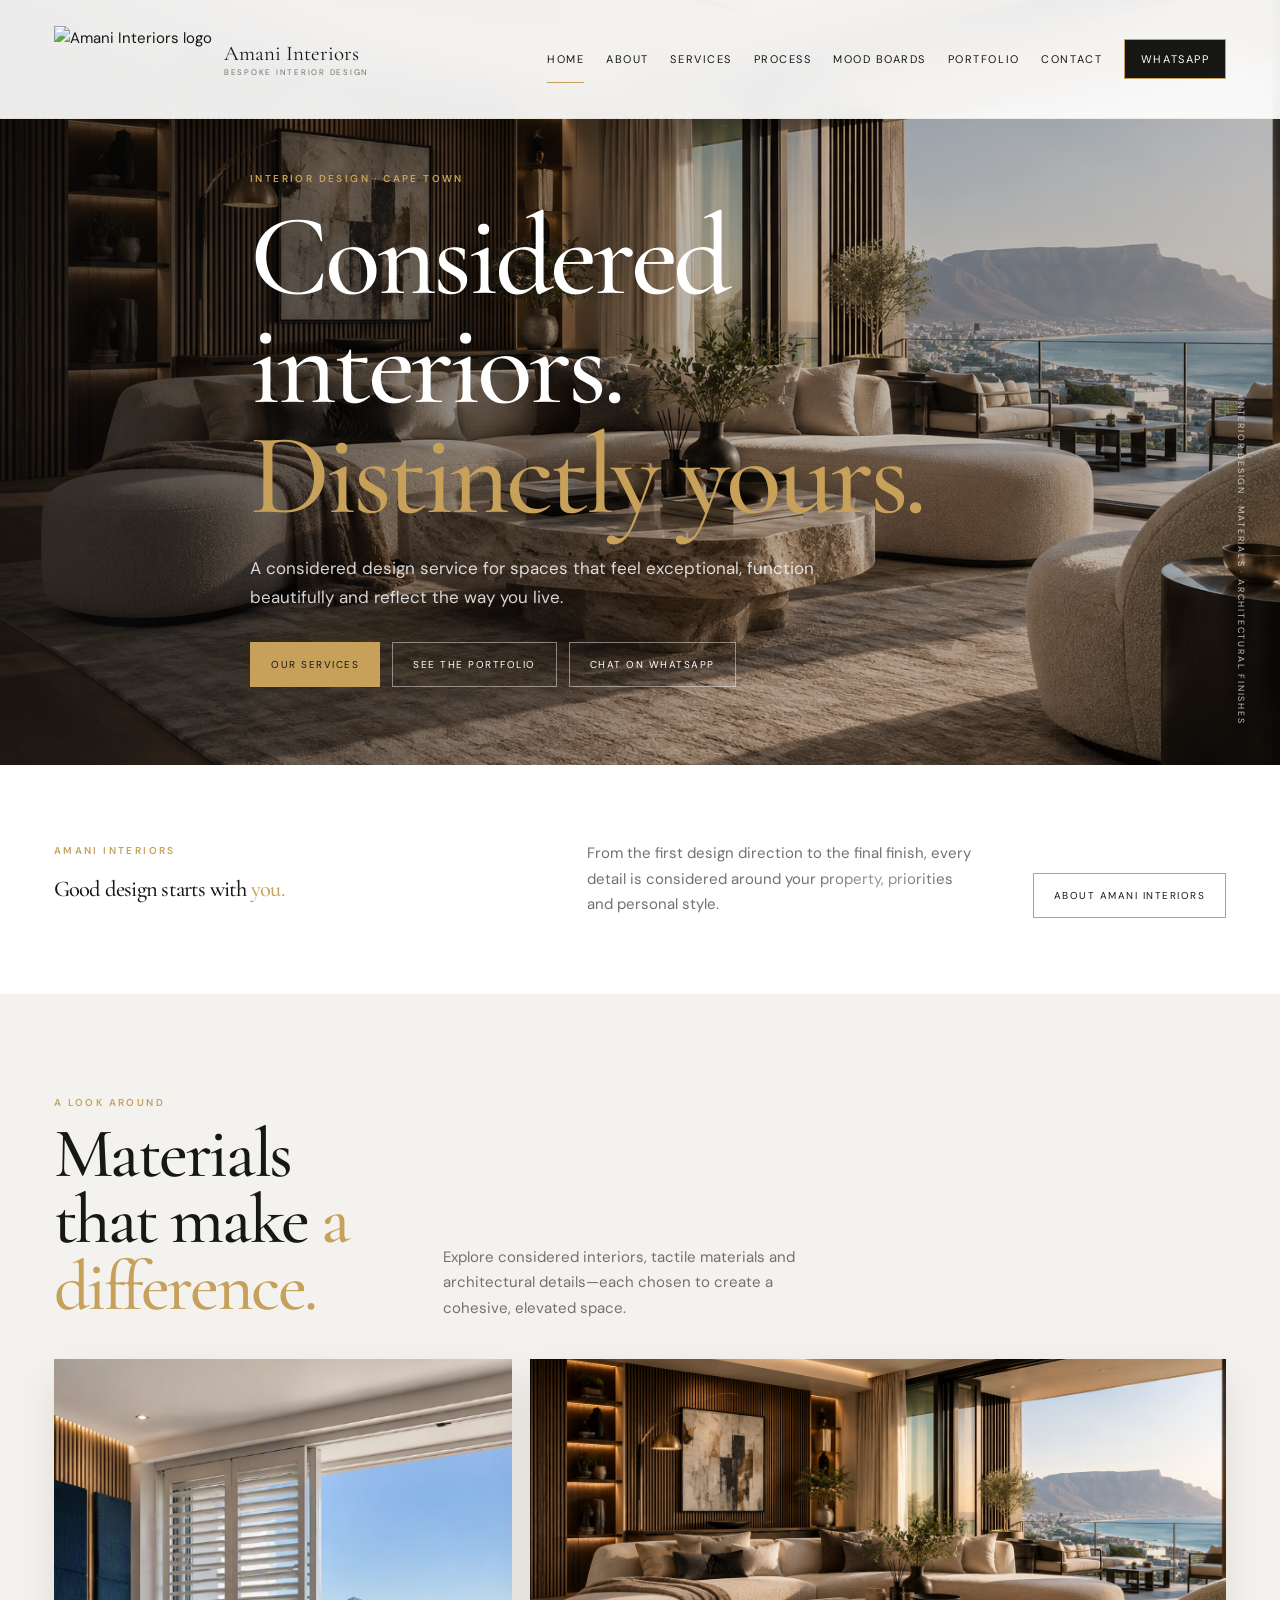
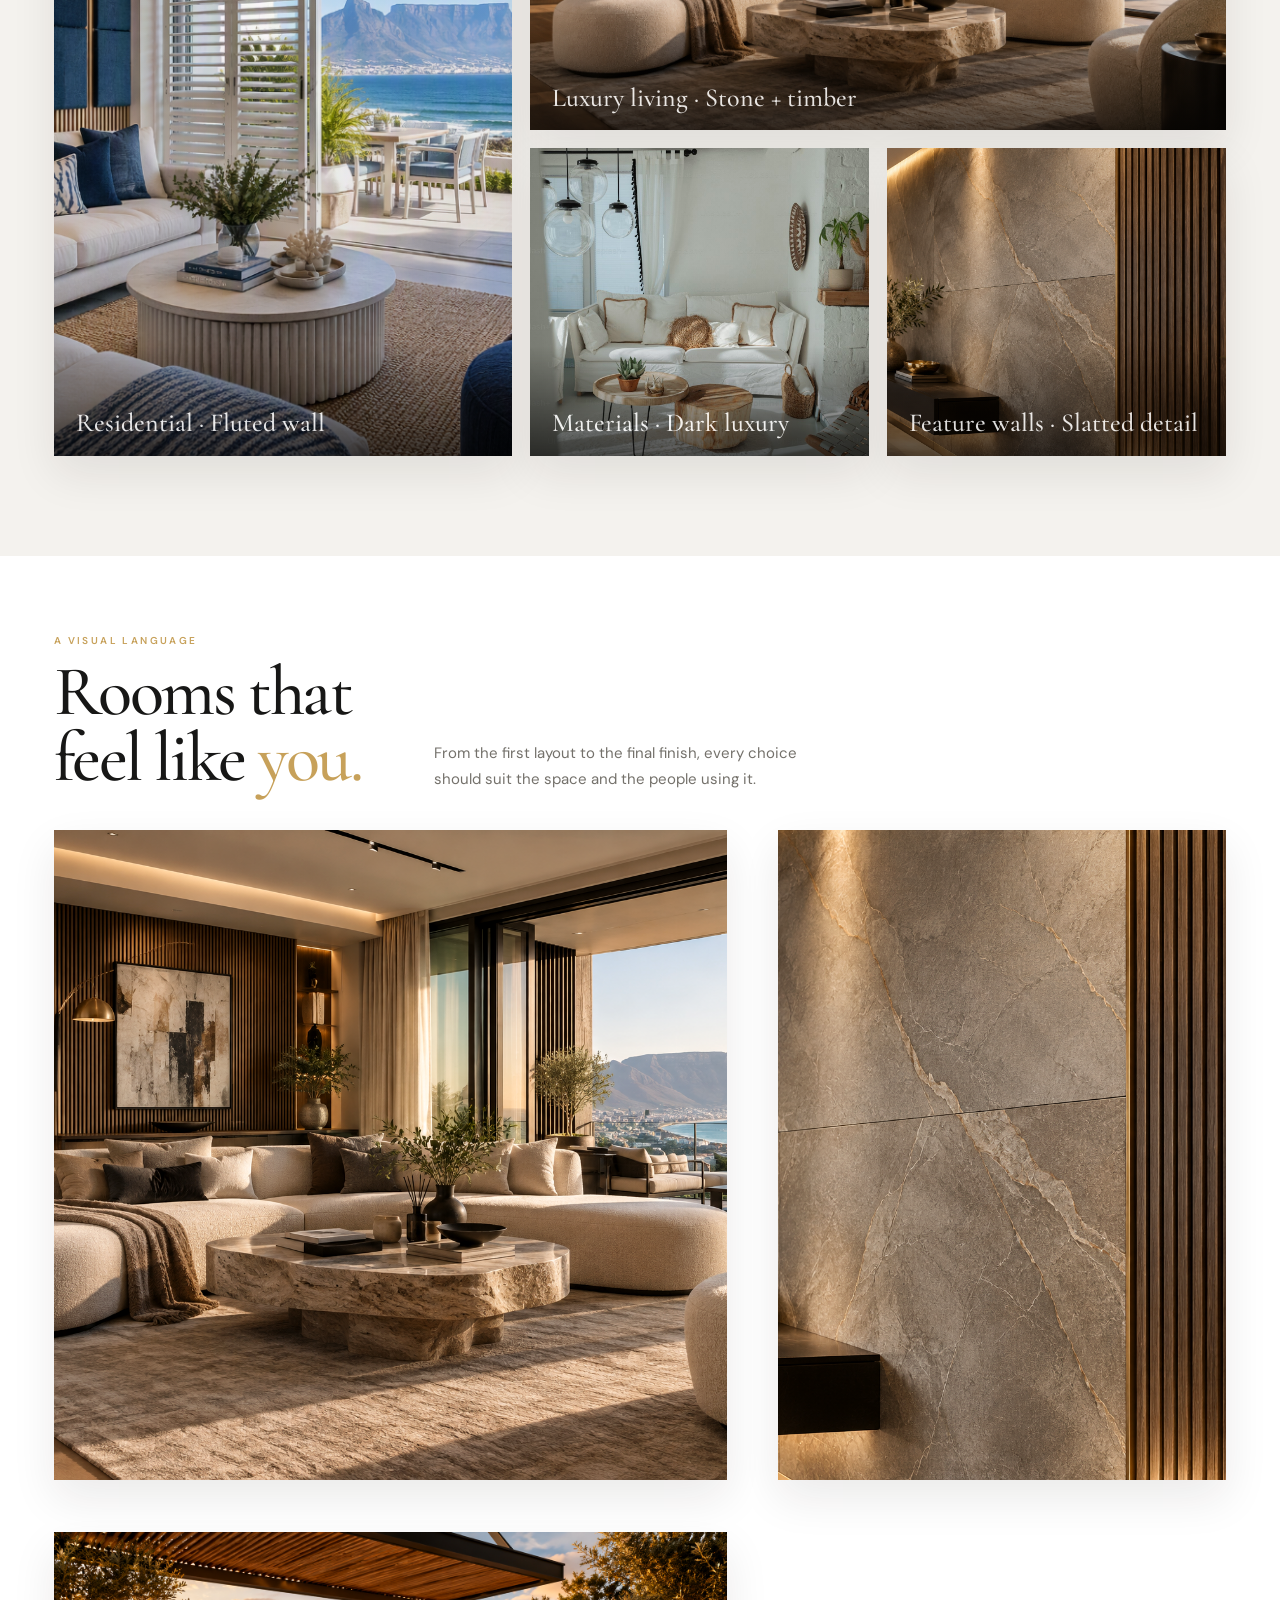
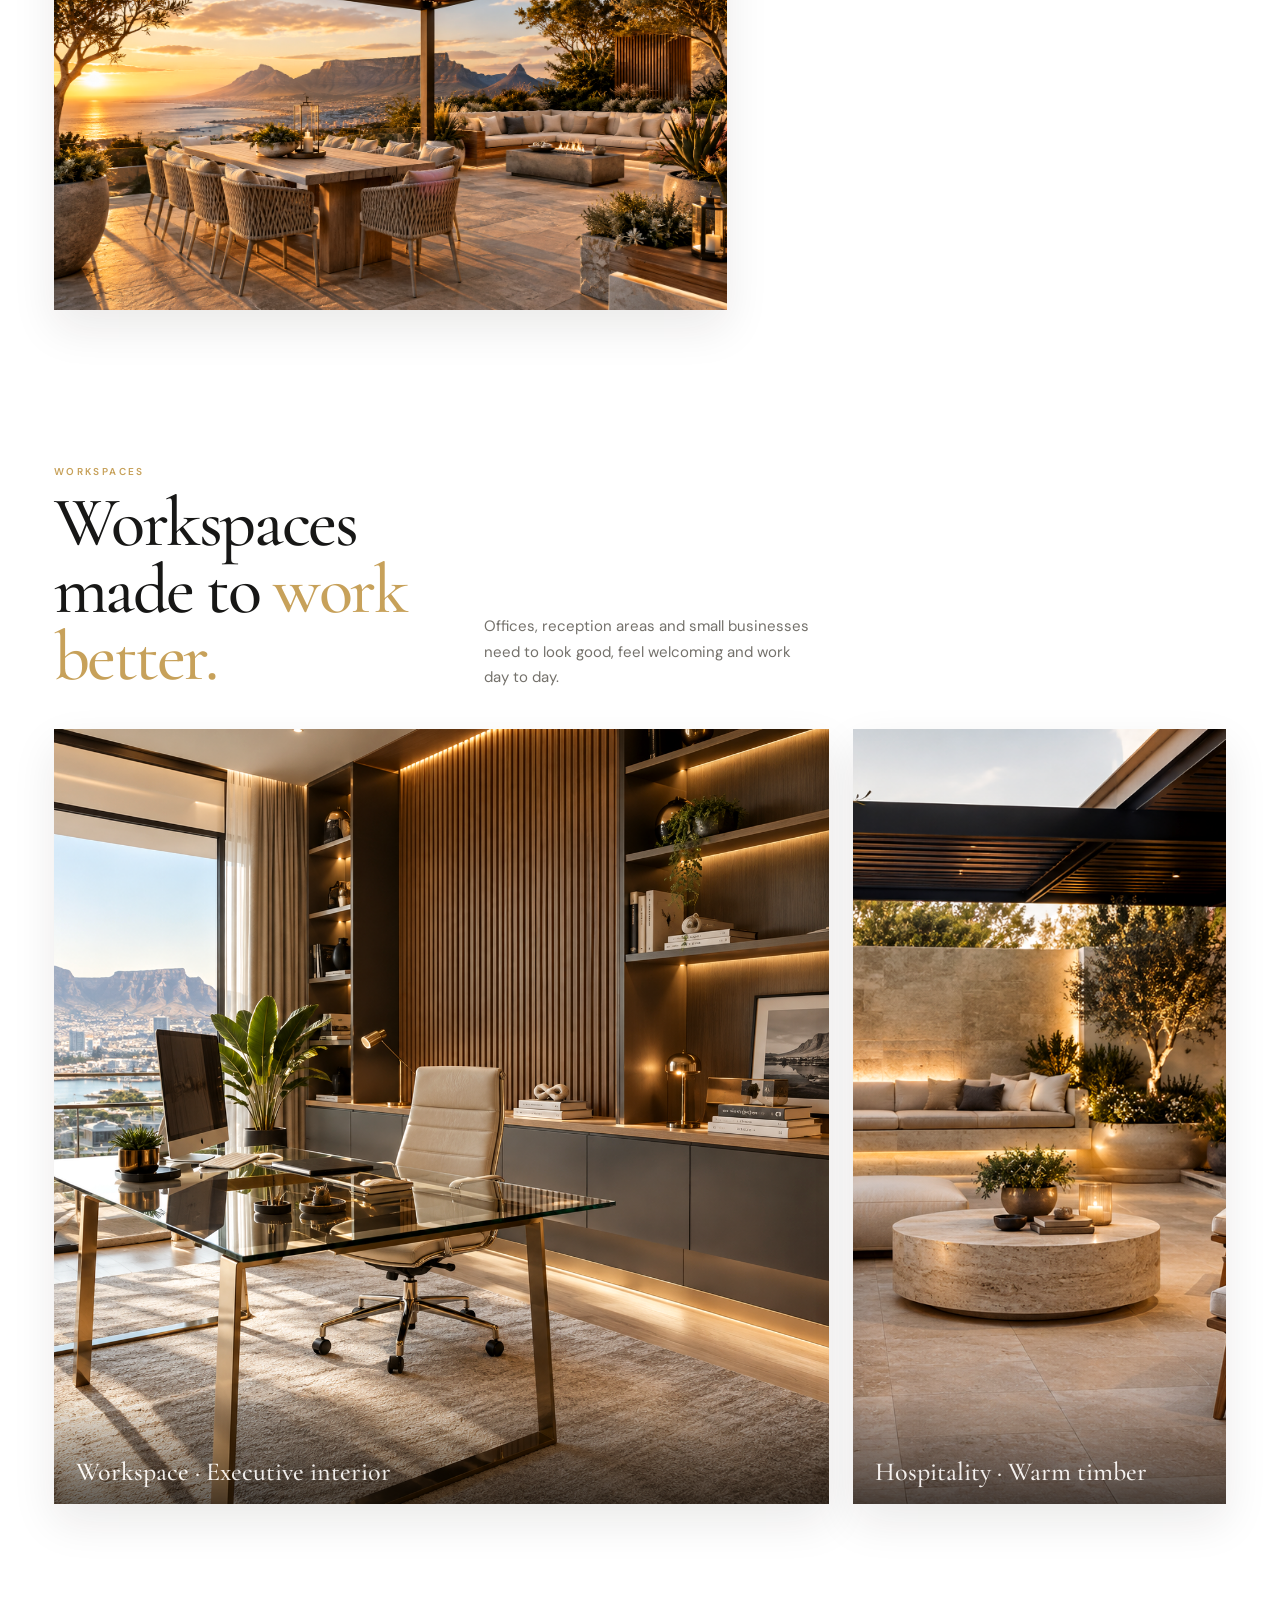
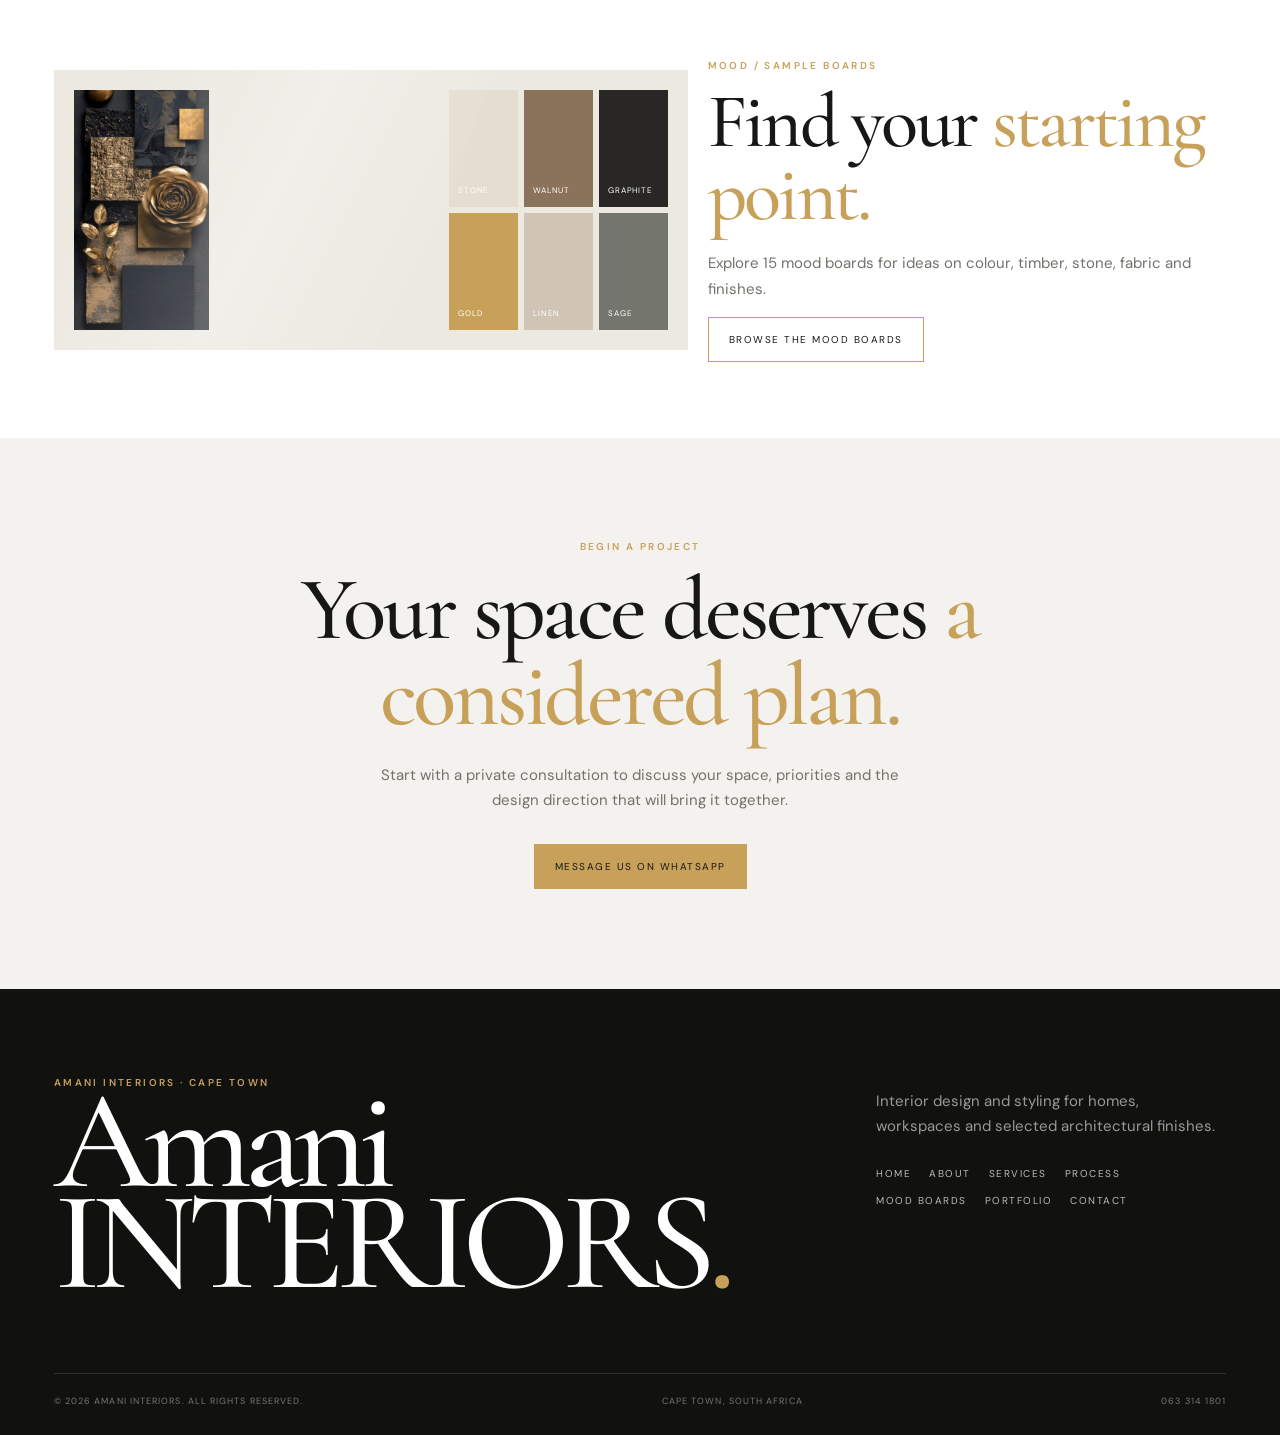
==== index.html @ b71c7849 "Add files via upload" ====
<!doctype html><html lang="en"><head><meta charset="utf-8"><meta name="viewport" content="width=device-width,initial-scale=1"><meta name="theme-color" content="#171716"><link rel="stylesheet" href="styles.css"><link rel="icon" href="assets/amani-logo-gold.png"><title>Amani Interiors | Luxury Interior Design</title><meta name="description" content="Amani Interiors — refined residential and workspace interior design, property staging, wall panels and architectural finishes."></head><body class="home-page"><header class="site-header"><div class="wrap nav"><a class="brand" href="index.html" aria-label="Amani Interiors home"><img src="assets/amani-logo-gold.png" alt="Amani Interiors logo"><span class="brand-text">Amani Interiors<small>Bespoke Interior Design</small></span></a><nav class="nav-links" aria-label="Primary navigation"><a class="active" href="index.html">Home</a><a href="about.html">About</a><a href="services.html">Services</a><a href="process.html">Process</a><a href="mood-boards.html">Mood Boards</a><a href="portfolio.html">Portfolio</a><a href="contact.html">Contact</a><a class="nav-cta" data-whatsapp target="_blank" rel="noopener">WhatsApp</a></nav><button class="menu-btn" aria-label="Open menu" aria-expanded="false"><span></span><span></span></button></div><nav class="mobile-menu" aria-label="Mobile navigation"><a href="index.html">Home</a><a href="about.html">About</a><a href="services.html">Services</a><a href="process.html">Process</a><a href="mood-boards.html">Mood Boards</a><a href="portfolio.html">Portfolio</a><a href="contact.html">Contact</a><a data-whatsapp target="_blank" rel="noopener">WhatsApp</a></nav></header><main>
<section class="hero"><div class="hero-media"><img src="assets/ai-residential-living.png" alt="Modern luxury living room with large glazing and an ocean view" fetchpriority="high"></div><div class="wrap hero-content reveal"><div class="eyebrow">Interior Design · Cape Town</div><h1 class="display">Considered interiors.<br><span class="gold">Distinctly yours.</span></h1><p>A considered design service for spaces that feel exceptional, function beautifully and reflect the way you live.</p><div class="hero-actions"><a class="btn gold-btn" href="services.html">Our Services</a><a class="btn ghost" href="portfolio.html">See the Portfolio</a><a class="btn ghost" data-whatsapp target="_blank" rel="noopener">Chat on WhatsApp</a></div></div><div class="hero-meta">Interior Design · Materials · Architectural Finishes</div></section>

<section class="section-sm"><div class="wrap home-intro"><div class="reveal"><div class="eyebrow">Amani Interiors</div><h2 class="display">Good design starts with <span class="gold">you.</span></h2></div><p class="reveal delay-1">From the first design direction to the final finish, every detail is considered around your property, priorities and personal style.</p><a class="btn reveal delay-2" href="about.html">About Amani Interiors</a></div></section>

<section class="home-gallery-section"><div class="wrap"><div class="section-head reveal"><div><div class="eyebrow">A look around</div><h2 class="display">Materials that make <span class="gold">a difference.</span></h2></div><p>Explore considered interiors, tactile materials and architectural details—each chosen to create a cohesive, elevated space.</p></div><div class="home-gallery"><figure class="home-gallery-item tall reveal"><img src="assets/portfolio-coastal-bedroom-01.png" alt="Contemporary bedroom with white bedding, a black fluted feature wall and oak bedside drawers"><figcaption><strong>Residential · Fluted wall</strong></figcaption></figure><figure class="home-gallery-item wide reveal delay-1"><img src="assets/ai-residential-living.png" alt="Luxury lounge with marble feature wall and warm lighting"><figcaption><strong>Luxury living · Stone + timber</strong></figcaption></figure><figure class="home-gallery-item reveal delay-2"><img src="assets/portfolio-residential-dining.png" alt="Curated dark material and texture selection"><figcaption><strong>Materials · Dark luxury</strong></figcaption></figure><figure class="home-gallery-item reveal delay-3"><img src="assets/ai-stone-and-slat-cladding.png" alt="Modern media wall with vertical timber slats and integrated lighting"><figcaption><strong>Feature walls · Slatted detail</strong></figcaption></figure></div></div></section>
<section class="section-sm"><div class="wrap"><div class="section-head reveal"><div><div class="eyebrow">A visual language</div><h2 class="display">Rooms that feel like <span class="gold">you.</span></h2></div><p>From the first layout to the final finish, every choice should suit the space and the people using it.</p></div><div class="editorial image-led-home"><div class="large image-frame reveal"><img src="assets/ai-residential-living.png" alt="Luxury lounge with dramatic marble feature wall and warm lighting" loading="lazy"></div><div class="small image-frame reveal delay-1"><img src="assets/ai-stone-and-slat-cladding.png" alt="Contemporary media wall with vertical timber panels" loading="lazy"></div><div class="small image-frame reveal delay-2"><img src="assets/ai-outdoor-dining-patio.png" alt="Contemporary kitchen with stone and timber finishes" loading="lazy"></div></div></div></section>

<section class="section home-commercial"><div class="wrap"><div class="section-head reveal"><div><div class="eyebrow">Workspaces</div><h2 class="display">Workspaces made to <span class="gold">work better.</span></h2></div><p>Offices, reception areas and small businesses need to look good, feel welcoming and work day to day.</p></div><div class="commercial-grid"><figure class="commercial-main reveal"><img src="assets/ai-commercial-office.png" alt="Contemporary home office with glass desk, acoustic slat panels and warm lighting"><figcaption><strong>Workspace · Executive interior</strong></figcaption></figure><figure class="commercial-side reveal delay-1"><img src="assets/ai-outdoor-courtyard.png" alt="Warm contemporary hospitality interior with timber wall and pendant lighting"><figcaption><strong>Hospitality · Warm timber</strong></figcaption></figure></div></div></section>

<section class="section-sm"><div class="wrap mini-board"><div class="board-visual reveal"><img src="assets/IMG-20261007-WA0001.jpg" alt="Dark gold and graphite interior material mood board reference" loading="lazy"><div class="swatches"><span class="swatch" style="background:#e5ddd0">Stone</span><span class="swatch" style="background:#8b725b">Walnut</span><span class="swatch" style="background:#282725">Graphite</span><span class="swatch" style="background:#c7a15a">Gold</span><span class="swatch" style="background:#d0c5b5">Linen</span><span class="swatch" style="background:#74766d">Sage</span></div></div><div class="reveal delay-1"><div class="eyebrow">Mood / Sample Boards</div><h2 class="display" style="font-size:clamp(50px,6vw,85px);margin:12px 0 20px">Find your <span class="gold">starting point.</span></h2><p style="color:var(--gray)">Explore 15 mood boards for ideas on colour, timber, stone, fabric and finishes.</p><a class="btn" href="mood-boards.html">Browse the Mood Boards</a></div></div></section>

<section class="cta-band"><div class="eyebrow">Begin a project</div><h2 class="display">Your space deserves <span class="gold">a considered plan.</span></h2><p>Start with a private consultation to discuss your space, priorities and the design direction that will bring it together.</p><a class="btn gold-btn" data-whatsapp target="_blank" rel="noopener">Message us on WhatsApp</a></section></main>
<footer class="footer"><div class="wrap"><div class="footer-top"><div><div class="eyebrow">Amani Interiors · Cape Town</div><h2>Amani INTERIORS<span>.</span></h2></div><div class="footer-copy"><p>Interior design and styling for homes, workspaces and selected architectural finishes.</p><div class="footer-links"><a href="index.html">Home</a><a href="about.html">About</a><a href="services.html">Services</a><a href="process.html">Process</a><a href="mood-boards.html">Mood Boards</a><a href="portfolio.html">Portfolio</a><a href="contact.html">Contact</a></div></div></div><div class="footer-bottom"><span>© 2026 Amani Interiors. All rights reserved.</span><span>Cape Town, South Africa</span><span>063 314 1801</span></div></div></footer><script src="script.js"></script></body></html>
---- styles.css ----
@import url('https://fonts.googleapis.com/css2?family=Cormorant+Garamond:wght@400;500;600;700&family=DM+Sans:wght@400;500;600&display=swap');
:root{--gold:#c7a15a;--gold2:#e1c07b;--ink:#171716;--gray:#74716b;--soft:#f4f2ee;--line:#dedbd3;--white:#fff;--serif:'Cormorant Garamond',Georgia,serif;--sans:'DM Sans',Arial,sans-serif;--max:1320px}
*{box-sizing:border-box}html{scroll-behavior:smooth}body{margin:0;background:var(--white);color:var(--ink);font-family:var(--sans);font-size:15px;line-height:1.7}body:before{content:'';position:fixed;inset:0;pointer-events:none;z-index:9999;opacity:0;background:#fff;transition:opacity .45s}body.page-leave:before{opacity:1}img{max-width:100%;display:block}a{color:inherit;text-decoration:none}button,input,select,textarea{font:inherit}.wrap{width:min(calc(100% - 64px),var(--max));margin:auto}.eyebrow{font-size:10px;letter-spacing:.24em;text-transform:uppercase;color:var(--gold);font-weight:600}.display{font-family:var(--serif);font-weight:500;letter-spacing:-.035em;line-height:.95}.gold{color:var(--gold)}
.site-header{position:fixed;z-index:1000;top:0;left:0;right:0;padding:18px 0;background:rgba(255,255,255,.92);backdrop-filter:blur(18px);border-bottom:1px solid rgba(199,161,90,.14);transition:.35s}.site-header.scrolled{padding:10px 0;box-shadow:0 8px 30px rgba(0,0,0,.05)}.nav{display:flex;align-items:center;justify-content:space-between;gap:28px}.brand{display:flex;align-items:center;gap:12px}.brand img{width:66px;height:66px;object-fit:contain;flex-shrink:0}.brand-text{font-family:var(--serif);font-size:21px;line-height:1}.brand-text small{display:block;font-family:var(--sans);font-size:8px;letter-spacing:.22em;text-transform:uppercase;color:var(--gray);margin-top:4px}.nav-links{display:flex;gap:28px;align-items:center}.nav-links a{font-size:11px;text-transform:uppercase;letter-spacing:.14em;position:relative;padding:8px 0}.nav-links a:after{content:'';position:absolute;bottom:1px;left:0;width:0;height:1px;background:var(--gold);transition:.3s}.nav-links a:hover:after,.nav-links a.active:after{width:100%}.nav-cta{border:1px solid var(--gold);padding:10px 16px!important;background:var(--ink);color:#fff}.nav-cta:after{display:none!important}.menu-btn{display:none;background:none;border:0;width:42px;height:42px;position:relative}.menu-btn span{position:absolute;left:10px;width:22px;height:1px;background:var(--ink);transition:.3s}.menu-btn span:first-child{top:16px}.menu-btn span:last-child{top:25px}.mobile-menu{display:none}
.hero{min-height:82vh;position:relative;display:grid;align-items:end;overflow:hidden;padding:170px 0 78px;background:#222}.hero-media{position:absolute;inset:0}.hero-media img{width:100%;height:100%;object-fit:cover;filter:saturate(.82)}.hero:after{content:'';position:absolute;inset:0;background:linear-gradient(90deg,rgba(8,8,8,.76),rgba(8,8,8,.25) 58%,rgba(8,8,8,.25))}.hero-content{position:relative;z-index:2;color:white;max-width:780px}.hero h1{font-size:clamp(62px,9vw,138px);margin:15px 0 24px}.hero p{font-size:17px;max-width:570px;color:rgba(255,255,255,.82)}.hero-actions{display:flex;gap:12px;flex-wrap:wrap;margin-top:30px}.btn{display:inline-flex;align-items:center;justify-content:center;gap:10px;padding:13px 20px;border:1px solid var(--gold);font-size:10px;letter-spacing:.15em;text-transform:uppercase;transition:.3s;cursor:pointer}.btn.gold-btn{background:var(--gold);color:#171716}.btn.ghost{background:transparent;color:#fff;border-color:rgba(255,255,255,.45)}.btn:hover{transform:translateY(-2px);box-shadow:0 12px 24px rgba(0,0,0,.14)}.btn.gold-btn:hover{background:var(--gold2)}.hero-meta{position:absolute;z-index:3;right:32px;bottom:40px;color:#fff;writing-mode:vertical-rl;letter-spacing:.2em;text-transform:uppercase;font-size:9px;opacity:.75}
.section{padding:110px 0}.section-sm{padding:76px 0}.section-head{display:flex;justify-content:space-between;gap:40px;align-items:end;margin-bottom:46px}.section-head h2{font-size:clamp(44px,5.5vw,78px);margin:10px 0 0}.section-head p{max-width:470px;color:var(--gray);margin:0}.intro{display:grid;grid-template-columns:1.05fr .95fr;gap:80px;align-items:center}.intro h2{font-size:clamp(50px,6vw,86px);margin:14px 0 24px}.intro p{color:var(--gray);max-width:620px}.line{width:90px;height:1px;background:var(--gold);margin:24px 0}.image-frame{position:relative;overflow:hidden;background:#ddd}.image-frame:before{content:'';position:absolute;inset:0;border:1px solid rgba(255,255,255,.3);z-index:2;pointer-events:none}.image-frame img{width:100%;height:100%;object-fit:cover;transition:transform .8s cubic-bezier(.2,.7,.2,1)}.image-frame:hover img{transform:scale(1.035)}
.services-grid{display:grid;grid-template-columns:repeat(2,1fr);gap:1px;background:var(--line);border-top:1px solid var(--line);border-left:1px solid var(--line)}.service-card{background:#fff;min-height:330px;padding:34px;display:flex;flex-direction:column;justify-content:space-between;transition:.35s}.service-card:hover{background:#f9f7f2}.service-no{font-size:11px;color:var(--gold);letter-spacing:.2em}.service-card h3{font-family:var(--serif);font-size:39px;font-weight:500;margin:35px 0 10px}.service-card p{color:var(--gray);max-width:500px}.arrow{font-size:19px;color:var(--gold)}
.editorial{display:grid;grid-template-columns:1.2fr .8fr;gap:20px;align-items:stretch}.editorial .large{min-height:650px}.editorial .stack{display:grid;grid-template-rows:1fr 1fr;gap:20px}.editorial .small{min-height:315px}.caption{padding:15px 0;display:flex;justify-content:space-between;gap:20px;border-bottom:1px solid var(--line)}.caption span{font-size:10px;letter-spacing:.18em;text-transform:uppercase;color:var(--gray)}
.process{background:var(--ink);color:#fff}.process .section-head p{color:#aaa}.process-grid{display:grid;grid-template-columns:repeat(3,1fr);border-top:1px solid rgba(255,255,255,.18)}.process-item{padding:34px 28px 30px;border-right:1px solid rgba(255,255,255,.18)}.process-item:last-child{border-right:0}.process-item .num{font-family:var(--serif);font-size:48px;color:var(--gold)}.process-item h3{font-family:var(--serif);font-size:32px;font-weight:500;margin:10px 0}.process-item p{color:#aaa}
.mini-board{display:grid;grid-template-columns:1.1fr .9fr;gap:20px;align-items:center}.mini-board .board-visual{background:#ece9e1;padding:20px;display:grid;grid-template-columns:1.25fr .75fr;gap:10px}.mini-board .board-visual img{height:240px;object-fit:cover}.swatches{display:grid;grid-template-columns:repeat(3,1fr);gap:6px}.swatch{min-height:100px;padding:9px;display:flex;align-items:end;font-size:8px;letter-spacing:.12em;text-transform:uppercase;color:#fff}.cta-band{background:var(--soft);text-align:center;padding:100px 20px}.cta-band h2{font-size:clamp(52px,7vw,100px);margin:12px auto 25px;max-width:900px}.cta-band p{max-width:560px;margin:0 auto 30px;color:var(--gray)}
.page-hero{padding:190px 0 80px;background:var(--soft);position:relative;overflow:hidden}.page-hero .ghost{position:absolute;right:-30px;bottom:-80px;font-family:var(--serif);font-size:30vw;color:#e9e6de;line-height:.7;pointer-events:none}.page-hero h1{font-size:clamp(65px,9vw,130px);margin:15px 0}.page-hero p{max-width:610px;color:var(--gray);font-size:17px;position:relative;z-index:1}.page-hero-image{height:50vh;min-height:380px;margin-top:55px;position:relative;overflow:hidden}.page-hero-image img{width:100%;height:100%;object-fit:cover}
.rich-copy{max-width:820px}.rich-copy h2{font-family:var(--serif);font-size:55px;font-weight:500;line-height:1;margin:0 0 25px}.rich-copy p{color:var(--gray)}.stats{display:grid;grid-template-columns:repeat(3,1fr);border-top:1px solid var(--line);border-bottom:1px solid var(--line);margin-top:55px}.stat{padding:30px;border-right:1px solid var(--line)}.stat:last-child{border-right:0}.stat strong{font-family:var(--serif);font-size:48px;color:var(--gold);font-weight:500;display:block}.stat span{font-size:10px;text-transform:uppercase;letter-spacing:.16em;color:var(--gray)}
.detail-list{display:grid;grid-template-columns:1fr 1fr;gap:0;border-top:1px solid var(--line)}.detail-row{padding:28px 0;border-bottom:1px solid var(--line);display:grid;grid-template-columns:80px 1fr;gap:18px}.detail-row .no{color:var(--gold);font-size:10px;letter-spacing:.15em}.detail-row h3{font-family:var(--serif);font-size:35px;font-weight:500;margin:0 0 5px}.detail-row p{color:var(--gray);margin:0;max-width:520px}
.filters{display:flex;gap:8px;flex-wrap:wrap;margin-bottom:35px}.filter{border:1px solid var(--line);background:#fff;padding:10px 14px;font-size:9px;letter-spacing:.16em;text-transform:uppercase;cursor:pointer;transition:.25s}.filter.active,.filter:hover{border-color:var(--gold);background:var(--ink);color:#fff}.portfolio-grid{display:grid;grid-template-columns:repeat(12,1fr);gap:16px}.portfolio-card{grid-column:span 4;position:relative;overflow:hidden;cursor:pointer}.portfolio-card:nth-child(3n+1){grid-column:span 7}.portfolio-card:nth-child(3n+2){grid-column:span 5}.portfolio-card:nth-child(5n){grid-column:span 6}.portfolio-card .image-frame{height:440px}.portfolio-card:nth-child(3n+1) .image-frame{height:610px}.portfolio-card:nth-child(5n) .image-frame{height:520px}.portfolio-card img{filter:saturate(.9)}.portfolio-overlay{position:absolute;inset:auto 0 0;padding:26px;color:#fff;background:linear-gradient(transparent,rgba(0,0,0,.8));transform:translateY(25px);transition:.35s}.portfolio-card:hover .portfolio-overlay{transform:translateY(0)}.portfolio-overlay small{font-size:9px;letter-spacing:.15em;text-transform:uppercase;color:var(--gold2)}.portfolio-overlay h3{font-family:var(--serif);font-size:33px;font-weight:500;margin:3px 0}.portfolio-card.hidden{display:none}
.boards-intro{display:grid;grid-template-columns:.8fr 1.2fr;gap:80px;align-items:end}.boards-intro h2{font-family:var(--serif);font-size:70px;font-weight:500;line-height:.95;margin:0}.boards-intro p{color:var(--gray);max-width:620px}.boards-grid{display:grid;grid-template-columns:repeat(3,1fr);gap:20px}.board-card{background:#f0eee8;border:1px solid #e2dfd7;padding:14px;cursor:pointer;transition:.35s}.board-card:hover{transform:translateY(-5px);box-shadow:0 22px 50px rgba(0,0,0,.08)}.board-art{height:330px;display:grid;grid-template-columns:1.1fr .9fr;grid-template-rows:1fr .65fr;gap:7px;position:relative;overflow:hidden;background:#ddd}.board-art img{width:100%;height:100%;object-fit:cover}.board-art .a{grid-row:span 2}.board-art .b{height:100%}.board-art .swatch-stack{display:grid;grid-template-columns:repeat(3,1fr);gap:5px}.board-meta{padding:18px 3px 5px}.board-meta .eyebrow{font-size:8px}.board-meta h3{font-family:var(--serif);font-size:29px;font-weight:500;margin:5px 0}.board-meta p{font-size:12px;color:var(--gray);margin:0}.board-palette{display:flex;gap:5px;margin-top:13px}.board-palette span{width:24px;height:24px;border-radius:50%;border:1px solid rgba(0,0,0,.1)}
.modal{position:fixed;inset:0;z-index:2000;background:rgba(12,12,11,.88);display:none;align-items:center;justify-content:center;padding:30px}.modal.open{display:flex}.modal-panel{background:#f4f2ec;max-width:1100px;width:100%;max-height:90vh;overflow:auto;position:relative;padding:24px}.modal-close{position:absolute;right:18px;top:16px;border:0;background:var(--ink);color:#fff;width:38px;height:38px;cursor:pointer;z-index:2}.modal-board{display:grid;grid-template-columns:1.15fr .85fr;gap:20px}.modal-board .visual{display:grid;grid-template-columns:1.1fr .9fr;gap:8px;background:#e8e5dc;padding:15px}.modal-board .visual img{height:100%;min-height:420px;object-fit:cover}.modal-board .side{display:grid;grid-template-rows:auto 1fr;gap:20px}.material-list{display:grid;grid-template-columns:1fr 1fr;gap:8px}.material{padding:13px;background:#fff;border:1px solid #e2dfd7}.material strong{font-family:var(--serif);font-size:22px;font-weight:500;display:block}.material span{font-size:9px;color:var(--gray);text-transform:uppercase;letter-spacing:.1em}.modal h2{font-family:var(--serif);font-size:50px;font-weight:500;margin:0 0 10px}.modal p{color:var(--gray)}
.contact-grid{display:grid;grid-template-columns:.8fr 1.2fr;gap:90px}.contact-info h2{font-family:var(--serif);font-size:70px;font-weight:500;line-height:.9;margin:12px 0 30px}.contact-info p{color:var(--gray);max-width:470px}.contact-link{display:flex;gap:15px;align-items:center;padding:18px 0;border-bottom:1px solid var(--line)}.contact-link .icon{width:38px;height:38px;border:1px solid var(--gold);display:grid;place-items:center;color:var(--gold)}.contact-link span{font-size:11px;text-transform:uppercase;letter-spacing:.14em}.form{display:grid;grid-template-columns:1fr 1fr;gap:22px}.field{position:relative}.field.full{grid-column:1/-1}.field label{display:block;font-size:9px;text-transform:uppercase;letter-spacing:.14em;color:var(--gray);margin-bottom:8px}.field input,.field select,.field textarea{width:100%;border:0;border-bottom:1px solid #cfcac0;padding:12px 0;background:transparent;outline:0;border-radius:0}.field input:focus,.field select:focus,.field textarea:focus{border-color:var(--gold)}.field textarea{min-height:130px;resize:vertical}.form-status{grid-column:1/-1;font-size:12px;color:var(--gray);min-height:20px}.form .btn{justify-self:start}
.footer{background:#11110f;color:#fff;padding:85px 0 25px;overflow:hidden}.footer-top{display:flex;justify-content:space-between;gap:40px}.footer h2{font-family:var(--serif);font-size:clamp(60px,11vw,170px);font-weight:500;line-height:.72;letter-spacing:-.06em;margin:0;color:#fff}.footer h2 span{color:var(--gold)}.footer-copy{max-width:350px;color:#999}.footer-links{display:grid;grid-template-columns:repeat(2,1fr);gap:8px 45px;margin-top:25px}.footer-links a{font-size:10px;text-transform:uppercase;letter-spacing:.15em;color:#bbb}.footer-links a:hover{color:var(--gold)}.footer-bottom{margin-top:80px;border-top:1px solid #30302c;padding-top:20px;display:flex;justify-content:space-between;gap:20px;color:#777;font-size:9px;text-transform:uppercase;letter-spacing:.12em}
.reveal{opacity:0;transform:translateY(24px);transition:opacity .7s ease,transform .7s ease}.reveal.in{opacity:1;transform:none}.reveal.delay-1{transition-delay:.08s}.reveal.delay-2{transition-delay:.16s}.reveal.delay-3{transition-delay:.24s}
@media(max-width:900px){.wrap{width:min(calc(100% - 38px),var(--max))}.nav-links,.nav .nav-cta{display:none}.menu-btn{display:block}.mobile-menu{position:absolute;top:100%;left:0;right:0;background:#fff;border-bottom:1px solid var(--line);padding:12px 19px 20px;display:none}.mobile-menu.open{display:block}.mobile-menu a{display:block;padding:12px 0;border-bottom:1px solid #eee;font-size:11px;letter-spacing:.15em;text-transform:uppercase}.intro,.contact-grid,.boards-intro{grid-template-columns:1fr;gap:45px}.editorial{grid-template-columns:1fr}.editorial .large,.editorial .small{min-height:430px}.process-grid{grid-template-columns:1fr}.process-item{border-right:0;border-bottom:1px solid rgba(255,255,255,.18)}.services-grid{grid-template-columns:1fr}.boards-grid{grid-template-columns:1fr 1fr}.portfolio-grid{grid-template-columns:1fr 1fr}.portfolio-card,.portfolio-card:nth-child(3n+1),.portfolio-card:nth-child(3n+2),.portfolio-card:nth-child(5n){grid-column:span 1}.portfolio-card .image-frame,.portfolio-card:nth-child(3n+1) .image-frame,.portfolio-card:nth-child(5n) .image-frame{height:390px}.detail-list{grid-template-columns:1fr}.modal-board{grid-template-columns:1fr}.modal-board .visual img{min-height:300px}.hero{min-height:76vh;padding-bottom:55px}.hero h1{font-size:70px}.stats{grid-template-columns:1fr}.stat{border-right:0;border-bottom:1px solid var(--line)}.stat:last-child{border-bottom:0}.footer-top{flex-direction:column}.footer-bottom{flex-direction:column}}
@media(max-width:560px){.wrap{width:calc(100% - 28px)}.site-header{padding:10px 0}.brand img{width:54px;height:54px}.brand-text{font-size:18px}.hero{padding-top:140px}.hero h1{font-size:57px}.hero p{font-size:15px}.section{padding:75px 0}.section-head{display:block}.section-head p{margin-top:20px}.service-card{min-height:280px;padding:25px}.service-card h3{font-size:34px}.boards-grid,.portfolio-grid{grid-template-columns:1fr}.portfolio-card .image-frame,.portfolio-card:nth-child(3n+1) .image-frame,.portfolio-card:nth-child(5n) .image-frame{height:430px}.mini-board{grid-template-columns:1fr}.mini-board .board-visual{grid-template-columns:1fr}.mini-board .board-visual img{height:220px}.form{grid-template-columns:1fr}.field.full{grid-column:auto}.form-status{grid-column:auto}.page-hero{padding:145px 0 50px}.page-hero h1{font-size:65px}.page-hero-image{height:330px;min-height:0}.boards-intro h2,.contact-info h2{font-size:55px}.modal{padding:10px}.modal-panel{padding:14px}.modal h2{font-size:39px}.modal-board .visual{grid-template-columns:1fr 1fr}.modal-board .visual img{min-height:260px}.footer{padding-top:65px}.footer h2{font-size:86px}.hero-meta{display:none}}
@media(prefers-reduced-motion:reduce){html{scroll-behavior:auto}*,*:before,*:after{animation:none!important;transition:none!important}.reveal{opacity:1;transform:none}}
.home-intro{display:grid;grid-template-columns:1.1fr .9fr auto;gap:55px;align-items:end}.home-intro p{max-width:520px;color:var(--gray);margin:0}.home-gallery-section{padding:100px 0;background:var(--soft)}.home-gallery{display:grid;grid-template-columns:1.15fr .85fr .85fr;grid-template-rows:340px 340px;gap:16px}.home-gallery-item{position:relative;overflow:hidden;margin:0;background:#ddd}.home-gallery-item.tall{grid-row:span 2}.home-gallery-item.wide{grid-column:span 2}.home-gallery-item img{width:100%;height:100%;object-fit:cover;transition:transform .7s ease}.home-gallery-item:hover img{transform:scale(1.035)}.home-gallery-item figcaption,.coastal-grid figcaption,.commercial-grid figcaption{position:absolute;left:0;right:0;bottom:0;padding:55px 22px 20px;color:#fff;background:linear-gradient(transparent,rgba(0,0,0,.78))}.home-gallery-item figcaption strong,.coastal-grid figcaption strong,.commercial-grid figcaption strong{display:block;font-family:var(--serif);font-size:26px;font-weight:500}.home-gallery-item figcaption span,.coastal-grid figcaption span,.commercial-grid figcaption span{font-size:9px;letter-spacing:.14em;text-transform:uppercase;color:var(--gold2)}.coastal-grid,.commercial-grid{display:grid;grid-template-columns:1.35fr .65fr;gap:16px}.coastal-grid figure,.commercial-grid figure{position:relative;overflow:hidden;margin:0;min-height:590px;background:#ddd}.coastal-grid figure img,.commercial-grid figure img{width:100%;height:100%;min-height:590px;object-fit:cover;transition:transform .7s ease}.coastal-grid figure:hover img,.commercial-grid figure:hover img{transform:scale(1.025)}.coastal-side img,.commercial-side img{object-position:center}.home-commercial{background:#fff}
@media(max-width:900px){.home-intro{grid-template-columns:1fr;gap:22px}.home-gallery{grid-template-columns:1fr 1fr;grid-template-rows:340px 340px 340px}.home-gallery-item.tall{grid-row:span 2}.home-gallery-item.wide{grid-column:span 2}.coastal-grid,.commercial-grid{grid-template-columns:1fr}.coastal-grid figure,.commercial-grid figure,.coastal-grid figure img,.commercial-grid figure img{min-height:440px;height:440px}}
@media(max-width:560px){.home-gallery{display:grid;grid-template-columns:1fr;grid-template-rows:repeat(4,330px)}.home-gallery-item.tall,.home-gallery-item.wide{grid-column:auto;grid-row:auto}.home-gallery-item figcaption strong,.coastal-grid figcaption strong,.commercial-grid figcaption strong{font-size:23px}.coastal-grid figure,.commercial-grid figure,.coastal-grid figure img,.commercial-grid figure img{min-height:360px;height:360px}}
.coastal-grid-three{grid-template-columns:1.25fr .875fr .875fr}
.coastal-grid-three .coastal-main,.coastal-grid-three .coastal-side{min-height:560px}
.coastal-grid-three figure img{height:100%;object-fit:cover}
.sample-art{grid-template-columns:1.12fr .88fr;grid-template-rows:1fr 48px;gap:7px;padding:0;background:#ddd8cc}
.sample-art .a{grid-row:span 2}
.sample-art .b{grid-row:auto}
.sample-strip{grid-column:2;display:grid;grid-template-columns:repeat(3,1fr);gap:5px;background:#eeeae1;padding:5px}
.sample-strip span{display:block;min-width:0}
@media(max-width:900px){.coastal-grid-three{grid-template-columns:1fr 1fr}.coastal-grid-three .coastal-main{grid-column:span 2}.coastal-grid-three .coastal-main,.coastal-grid-three .coastal-side{min-height:440px}}
@media(max-width:560px){.coastal-grid-three{grid-template-columns:1fr}.coastal-grid-three .coastal-main{grid-column:auto}.coastal-grid-three .coastal-main,.coastal-grid-three .coastal-side{min-height:420px}}

/* Photographed material-board presentation */
.boards-grid{display:grid;grid-template-columns:repeat(3,1fr);gap:42px 24px}
.photographic-board{cursor:pointer}
.physical-board{background:#ece8de;padding:12px 12px 16px;box-shadow:0 18px 45px rgba(25,24,21,.10);transition:transform .45s ease,box-shadow .45s ease;position:relative}
.photographic-board:hover .physical-board,.photographic-board:focus-visible .physical-board{transform:translateY(-7px) rotate(-.25deg);box-shadow:0 28px 55px rgba(25,24,21,.16)}
.board-photo-wrap{height:330px;background:#d9d3c8;position:relative;overflow:hidden}
.board-photo{width:100%;height:100%;object-fit:cover;display:block;transition:transform .7s ease}
.photographic-board:hover .board-photo{transform:scale(1.035)}
.board-photo-wrap.image-fallback{background:linear-gradient(135deg,#e7dfd1,#b9a991 48%,#61574c);}
.board-stamp{position:absolute;right:12px;top:12px;background:rgba(255,255,255,.92);padding:7px 9px;font-size:7px;letter-spacing:.16em;text-transform:uppercase;color:#4e493f}
.board-paper{background:#f7f4ec;padding:20px 18px 16px;border-top:1px solid rgba(0,0,0,.06)}
.board-paper-top{display:flex;justify-content:space-between;gap:12px;font-size:7px;letter-spacing:.16em;text-transform:uppercase;color:#8b8275;margin-bottom:18px}
.board-paper h3{font-family:var(--serif);font-size:31px;line-height:1;margin:0 0 9px;font-weight:500}
.board-paper p{font-size:11px;line-height:1.55;color:var(--gray);margin:0 0 17px;min-height:52px}
.swatch-row{display:grid;grid-template-columns:repeat(4,1fr);height:38px;gap:3px;margin-bottom:10px}
.swatch-row span{display:block}
.material-labels{display:grid;grid-template-columns:repeat(2,1fr);gap:5px 12px;font-size:7px;letter-spacing:.1em;text-transform:uppercase;color:#756d61}
.material-labels span{border-top:1px solid #ddd7cb;padding-top:6px}
.modal-board .visual{display:block;background:#e8e5dc;padding:14px}
.modal-photo-wrap{position:relative;background:#d8d2c7;min-height:540px;overflow:hidden}
.modal-photo-wrap img{width:100%;height:540px;object-fit:cover;display:block}
.modal-photo-wrap.image-fallback{background:linear-gradient(135deg,#e7dfd1,#b9a991 48%,#61574c)}
.modal-photo-wrap>span{position:absolute;left:16px;bottom:16px;background:rgba(255,255,255,.92);padding:8px 10px;font-size:8px;letter-spacing:.16em;color:#514b42}
@media(max-width:900px){.boards-grid{grid-template-columns:repeat(2,1fr)}.board-photo-wrap{height:300px}}
@media(max-width:560px){.boards-grid{grid-template-columns:1fr}.board-photo-wrap{height:350px}.modal-photo-wrap,.modal-photo-wrap img{min-height:340px;height:340px}}
/* Mood board refinement: one image per board, editorial material-study presentation. */
.photographic-board .physical-board{background:#ece8df;padding:0;box-shadow:0 18px 45px rgba(0,0,0,.07)}
.photographic-board .board-photo-wrap{height:390px;position:relative;overflow:hidden;background:#d9d4ca}
.photographic-board .board-photo{width:100%;height:100%;object-fit:cover;display:block;transition:transform .7s cubic-bezier(.2,.7,.2,1)}
.photographic-board:hover .board-photo{transform:scale(1.035)}
.photographic-board .board-stamp{position:absolute;left:16px;bottom:15px;background:rgba(255,255,255,.9);padding:8px 10px;font-size:8px;letter-spacing:.16em;text-transform:uppercase;color:#302d28}
.photographic-board .board-paper{padding:20px 18px 18px;background:#f5f1e8}
.photographic-board .board-paper-top{display:flex;justify-content:space-between;gap:12px;font-size:8px;letter-spacing:.13em;text-transform:uppercase;color:#81786d}
.photographic-board .board-paper h3{margin:12px 0 7px;font-family:var(--serif);font-size:30px;font-weight:500}
.photographic-board .board-paper p{font-size:12px;line-height:1.6;color:var(--gray);margin:0;min-height:58px}
.photographic-board .swatch-row{display:flex;gap:5px;margin-top:16px}
.photographic-board .swatch-row span{height:24px;flex:1;border:1px solid rgba(0,0,0,.08)}
.photographic-board .material-labels{display:grid;grid-template-columns:1fr 1fr;gap:5px 12px;margin-top:13px}
.photographic-board .material-labels span{font-size:8px;letter-spacing:.1em;text-transform:uppercase;color:#736b61}
.modal-board{grid-template-columns:1fr .55fr}
.modal-board .visual{display:block;padding:0;background:#e8e5dc}
.modal-photo-wrap{height:100%;min-height:500px;position:relative;overflow:hidden}
.modal-photo-wrap img{width:100%;height:100%;min-height:500px;object-fit:cover;display:block}
.modal-photo-wrap>span{position:absolute;left:16px;bottom:16px;background:rgba(255,255,255,.92);padding:9px 11px;font-size:8px;letter-spacing:.14em;text-transform:uppercase}
@media(max-width:900px){.modal-board{grid-template-columns:1fr}.modal-photo-wrap,.modal-photo-wrap img{min-height:380px;height:380px}}
@media(max-width:560px){.photographic-board .board-photo-wrap{height:350px}.modal-photo-wrap,.modal-photo-wrap img{min-height:300px;height:300px}}


/* Final mood-board correction: one image only per board. No paper, collage, swatches, stamps or secondary imagery. */
.boards-grid{grid-template-columns:repeat(3,minmax(0,1fr));gap:54px 28px}
.photographic-board{background:transparent!important;border:0!important;padding:0!important;box-shadow:none!important}
.photographic-board .physical-board,.photographic-board .board-paper,.photographic-board .board-stamp,.photographic-board .board-paper-top,.photographic-board .swatch-row,.photographic-board .material-labels{display:none!important}
.board-single-image{height:420px;position:relative;overflow:hidden;background:#e8e4db}
.board-single-image .board-photo{width:100%;height:100%;display:block;object-fit:cover;transition:transform .8s cubic-bezier(.2,.7,.2,1)}
.photographic-board:hover .board-single-image .board-photo{transform:scale(1.025)}
.board-open{position:absolute;right:14px;bottom:14px;background:rgba(255,255,255,.94);padding:8px 10px;font-size:8px;letter-spacing:.14em;text-transform:uppercase;color:#39352f;opacity:0;transform:translateY(5px);transition:.35s}
.photographic-board:hover .board-open,.photographic-board:focus-visible .board-open{opacity:1;transform:none}
.board-meta-single{padding:19px 0 0}
.board-meta-single h3{font-family:var(--serif);font-size:30px;line-height:1.05;font-weight:500;margin:0 0 8px}
.board-meta-single p{font-size:12px;line-height:1.6;color:var(--gray);max-width:520px;margin:0 0 9px}
.board-palette-text{font-size:9px;line-height:1.5;text-transform:uppercase;letter-spacing:.12em;color:#7a7267}
.modal-board{display:grid;grid-template-columns:1fr;gap:18px}
.modal-board .visual{display:block;background:transparent;padding:0}
.modal-board .side{display:none!important}
.modal-photo-wrap{min-height:0!important;background:#e8e4db}
.modal-photo-wrap img{width:100%;height:min(64vh,680px)!important;min-height:0!important;object-fit:cover;display:block}
.modal-board-copy{padding:2px 4px 12px}
.modal-palette-text{font-size:11px;line-height:1.6;color:var(--gray);margin:0!important}
.modal-palette-text strong{font-size:8px;text-transform:uppercase;letter-spacing:.14em;color:#7a7267}
@media(max-width:900px){.boards-grid{grid-template-columns:repeat(2,minmax(0,1fr))}.board-single-image{height:360px}}
@media(max-width:560px){.boards-grid{grid-template-columns:1fr;gap:42px}.board-single-image{height:390px}.modal-photo-wrap img{height:52vh!important}}

/* Single-image mood boards: image first, colour shown only as visual swatches. */
.board-single-image{height:420px;position:relative;overflow:hidden;background:#ddd}.board-single-image .board-photo{width:100%;height:100%;object-fit:cover;display:block}.board-meta-single{padding:18px 3px 6px}.board-meta-single h3{font-family:var(--serif);font-size:29px;font-weight:500;margin:5px 0}.board-meta-single p{font-size:12px;color:var(--gray);margin:0;max-width:42ch}.palette-swatches,.modal-palette-swatches{display:flex;gap:6px;margin-top:14px}.palette-swatch{width:24px;height:24px;border-radius:50%;display:block;border:1px solid rgba(0,0,0,.12);box-shadow:inset 0 0 0 1px rgba(255,255,255,.12)}.modal-palette-swatches .palette-swatch{width:34px;height:34px}.modal-board-copy{padding-top:10px}.modal-palette-text,.board-palette-text{display:none}.modal-board-copy .eyebrow{display:none}
@media(max-width:900px){.board-single-image{height:360px}}
@media(max-width:620px){.board-single-image{height:300px}.board-meta-single h3{font-size:25px}}

/* Mood-board palette: visual colour only — no colour-name labels. */
.photographic-board .board-meta-single{padding-top:18px}
.photographic-board .palette-swatches{display:flex;gap:5px;margin-top:16px;width:100%;height:30px}
.photographic-board .palette-swatch{flex:1;width:auto;height:30px;border-radius:0;border:1px solid rgba(0,0,0,.09);box-shadow:none}
.photographic-board .palette-swatch:first-child{border-left:0}
.photographic-board .palette-swatch:last-child{border-right:0}
.modal-palette-swatches{display:flex;gap:5px;margin-top:14px;height:38px}
.modal-palette-swatches .palette-swatch{flex:1;width:auto;height:38px;border-radius:0;border:1px solid rgba(0,0,0,.09);box-shadow:none}
@media(max-width:620px){.photographic-board .palette-swatches{height:26px}.photographic-board .palette-swatch{height:26px}.modal-palette-swatches,.modal-palette-swatches .palette-swatch{height:32px}}

/* Amani interaction refinement — richer motion without changing the existing visual system. */
@media (hover:hover) and (pointer:fine){
  .site-header .brand img{transition:transform .55s cubic-bezier(.2,.8,.2,1),filter .35s ease}
  .site-header .brand:hover img{transform:rotate(-3deg) scale(1.05);filter:drop-shadow(0 6px 12px rgba(199,161,90,.18))}
  .nav-links a{transition:color .3s ease,transform .3s ease}
  .nav-links a:hover{color:var(--gold);transform:translateY(-1px)}
  .nav-cta{position:relative;overflow:hidden;transition:transform .3s ease,box-shadow .3s ease,background .3s ease!important}
  .nav-cta:before,.btn:before{content:'';position:absolute;top:0;bottom:0;left:-120%;width:70%;background:linear-gradient(100deg,transparent,rgba(255,255,255,.28),transparent);transform:skewX(-18deg);transition:left .7s ease;pointer-events:none}
  .nav-cta:hover,.btn:hover{transform:translateY(-3px)!important;box-shadow:0 14px 30px rgba(0,0,0,.13)}
  .nav-cta:hover:before,.btn:hover:before{left:140%}
  .image-frame:after,.board-single-image:after{content:'';position:absolute;inset:0;background:linear-gradient(115deg,transparent 20%,rgba(255,255,255,.12) 48%,transparent 62%);transform:translateX(-120%);transition:transform .9s ease;pointer-events:none;z-index:3}
  .image-frame:hover:after,.board-single-image:hover:after{transform:translateX(120%)}
  .service-card{position:relative;overflow:hidden;transform:translateZ(0);transition:transform .45s cubic-bezier(.2,.8,.2,1),background .35s ease,box-shadow .45s ease}
  .service-card:after{content:'';position:absolute;left:0;bottom:0;width:100%;height:2px;background:var(--gold);transform:scaleX(0);transform-origin:left;transition:transform .45s ease}
  .service-card:hover{transform:translateY(-7px);box-shadow:0 20px 42px rgba(0,0,0,.08);z-index:2}
  .service-card:hover:after{transform:scaleX(1)}
  .service-card h3,.service-card .arrow{transition:transform .4s ease,color .3s ease}
  .service-card:hover h3{transform:translateX(5px)}
  .service-card:hover .arrow{transform:translateX(7px)}
  .portfolio-card{transition:transform .5s cubic-bezier(.2,.8,.2,1),box-shadow .5s ease}
  .portfolio-card:hover{transform:translateY(-7px);box-shadow:0 24px 48px rgba(0,0,0,.12);z-index:2}
  .portfolio-card .image-frame img{transition:transform 1s cubic-bezier(.2,.8,.2,1),filter .6s ease}
  .portfolio-card:hover .image-frame img{transform:scale(1.055);filter:saturate(1)}
  .portfolio-overlay{transition:transform .45s cubic-bezier(.2,.8,.2,1),padding .45s ease}
  .portfolio-card:hover .portfolio-overlay{padding-bottom:32px}
  .contact-link{transition:transform .35s ease,border-color .35s ease}
  .contact-link:hover{transform:translateX(7px);border-color:var(--gold)}
  .contact-link .icon{transition:transform .35s ease,background .35s ease,color .35s ease}
  .contact-link:hover .icon{transform:rotate(5deg) scale(1.06);background:var(--gold);color:var(--ink)}
  .filter{transition:transform .3s ease,background .25s ease,border-color .25s ease,color .25s ease}
  .filter:hover{transform:translateY(-2px)}
  .footer-links a{transition:color .3s ease,transform .3s ease}
  .footer-links a:hover{transform:translateX(5px)}
  .page-hero-image{transition:transform .7s cubic-bezier(.2,.8,.2,1)}
  .page-hero-image:hover{transform:translateY(-4px)}
}

/* Subtle ambient motion used only where it strengthens the existing cinematic feel. */
.hero-media img{animation:heroBreath 12s ease-in-out infinite alternate}
@keyframes heroBreath{from{transform:scale(1.015)}to{transform:scale(1.045)}}
.hero-content .gold{display:inline-block;animation:goldFloat 4s ease-in-out infinite}
@keyframes goldFloat{0%,100%{transform:translateY(0)}50%{transform:translateY(-2px)}}
.reveal.in{animation:revealSettle .75s cubic-bezier(.2,.8,.2,1) both}
@keyframes revealSettle{from{filter:blur(2px)}to{filter:blur(0)}}
@media(prefers-reduced-motion:reduce){.hero-media img,.hero-content .gold,.reveal.in{animation:none!important}}


/* Final interaction pass — stronger feedback, same layout and visual language. */
@media (hover:hover) and (pointer:fine){
  .home-gallery-item,.coastal-grid figure,.commercial-grid figure,.image-frame,.page-hero-image{
    isolation:isolate;
  }
  .home-gallery-item:before,.coastal-grid figure:before,.commercial-grid figure:before,.image-frame:before,.page-hero-image:before{
    content:'';position:absolute;inset:0;border:1px solid transparent;z-index:4;pointer-events:none;transition:border-color .45s ease,box-shadow .45s ease;
  }
  .home-gallery-item:hover:before,.coastal-grid figure:hover:before,.commercial-grid figure:hover:before,.image-frame:hover:before,.page-hero-image:hover:before{
    border-color:rgba(201,166,95,.48);box-shadow:inset 0 0 0 1px rgba(255,255,255,.08);
  }
  .home-gallery-item figcaption,.coastal-grid figcaption,.commercial-grid figcaption{
    transform:translateY(10px);opacity:.86;transition:transform .45s cubic-bezier(.2,.8,.2,1),opacity .45s ease;
  }
  .home-gallery-item:hover figcaption,.coastal-grid figure:hover figcaption,.commercial-grid figure:hover figcaption{
    transform:translateY(0);opacity:1;
  }
  .home-gallery-item:hover,.coastal-grid figure:hover,.commercial-grid figure:hover{
    box-shadow:0 18px 42px rgba(0,0,0,.12);transform:translateY(-4px);transition:transform .5s cubic-bezier(.2,.8,.2,1),box-shadow .5s ease;
  }
  .home-gallery-item:not(:hover),.coastal-grid figure:not(:hover),.commercial-grid figure:not(:hover){transition:transform .5s cubic-bezier(.2,.8,.2,1),box-shadow .5s ease}
  .home-gallery-item img,.coastal-grid figure img,.commercial-grid figure img{transition:transform 1s cubic-bezier(.16,.8,.2,1),filter .6s ease}
  .home-gallery-item:hover img,.coastal-grid figure:hover img,.commercial-grid figure:hover img{transform:scale(1.065);filter:saturate(1.06)}
  .nav-links a:not(.nav-cta){position:relative}
  .nav-links a:not(.nav-cta):after{content:'';position:absolute;left:0;right:100%;bottom:-7px;height:1px;background:var(--gold);transition:right .35s ease}
  .nav-links a:not(.nav-cta):hover:after,.nav-links a.active:not(.nav-cta):after{right:0}
  .filter.active{box-shadow:0 7px 20px rgba(0,0,0,.08)}
  .board-card{transition:transform .5s cubic-bezier(.2,.8,.2,1),box-shadow .5s ease}
  .board-card:hover{transform:translateY(-8px);box-shadow:0 20px 40px rgba(0,0,0,.09)}
  .board-card .board-meta-single{transition:transform .45s ease}
  .board-card:hover .board-meta-single{transform:translateY(-2px)}
  .board-single-image .board-photo{transition:transform 1s cubic-bezier(.16,.8,.2,1),filter .6s ease}
  .board-card:hover .board-photo{transform:scale(1.055);filter:saturate(1.05)}
}

/* Gentle cinematic entrance for sections while preserving the existing geometry. */
.section,.section-sm,.home-gallery-section,.cta-band{animation:sectionAppear .9s ease both;}
@keyframes sectionAppear{from{opacity:.72}to{opacity:1}}
@media(prefers-reduced-motion:reduce){.section,.section-sm,.home-gallery-section,.cta-band{animation:none!important}}

/* Coastal visual-content enhancement — additive only; existing geometry and components remain unchanged. */
.coastal-inset{
  position:absolute;
  z-index:3;
  width:clamp(145px,23%,260px);
  aspect-ratio:1.38;
  right:18px;
  top:18px;
  overflow:hidden;
  border:1px solid rgba(255,255,255,.72);
  box-shadow:0 14px 34px rgba(0,0,0,.24);
  background:#fff;
  transform:translateY(0);
  transition:transform .5s cubic-bezier(.2,.8,.2,1),box-shadow .5s ease;
}
.coastal-inset img{display:block;width:100%!important;height:100%!important;min-height:0!important;object-fit:cover;transition:transform .7s ease}
.coastal-inset span{
  position:absolute;left:0;right:0;bottom:0;
  padding:24px 10px 8px;
  color:#fff;font-size:8px;letter-spacing:.12em;text-transform:uppercase;
  background:linear-gradient(transparent,rgba(0,0,0,.72));
}
.coastal-main:hover .coastal-inset,.coastal-side:hover .coastal-inset{transform:translateY(-4px);box-shadow:0 20px 42px rgba(0,0,0,.3)}
.coastal-main:hover .coastal-inset img,.coastal-side:hover .coastal-inset img{transform:scale(1.045)}
.patio-inset{width:clamp(180px,30%,330px);aspect-ratio:1.5;top:20px;right:20px}
.service-image-inset,.portfolio-image-inset{
  position:absolute;z-index:3;right:18px;bottom:18px;
  width:clamp(150px,25%,270px);aspect-ratio:1.38;overflow:hidden;
  border:1px solid rgba(255,255,255,.8);box-shadow:0 14px 34px rgba(0,0,0,.22);
  background:#fff;transition:transform .5s cubic-bezier(.2,.8,.2,1),box-shadow .5s ease;
}
.service-image-inset img,.portfolio-image-inset img{width:100%!important;height:100%!important;object-fit:cover;display:block;transition:transform .7s ease}
.service-image-inset span,.portfolio-image-inset span{
  position:absolute;left:0;right:0;bottom:0;padding:22px 9px 7px;
  color:#fff;font-size:8px;letter-spacing:.12em;text-transform:uppercase;
  background:linear-gradient(transparent,rgba(0,0,0,.72));
}
.service-image-inset:hover,.portfolio-image-inset:hover{transform:translateY(-5px);box-shadow:0 20px 42px rgba(0,0,0,.28)}
.service-image-inset:hover img,.portfolio-image-inset:hover img{transform:scale(1.05)}
@media(max-width:560px){
  .coastal-inset{width:42%;right:10px;top:10px}
  .patio-inset{width:52%}
  .service-image-inset,.portfolio-image-inset{width:42%;right:10px;bottom:10px}
}


/* About page: mobile readability fix for Design Language detail rows. */
@media (max-width: 560px) {
  .detail-list { grid-template-columns: minmax(0, 1fr); width: 100%; min-width: 0; }
  .detail-row { grid-template-columns: minmax(0, 1fr); gap: 8px; padding: 22px 0; min-width: 0; }
  .detail-row > div { min-width: 0; width: 100%; }
  .detail-row h3 { font-size: clamp(27px, 7vw, 32px); line-height: 1.18; overflow-wrap: anywhere; }
  .detail-row p { max-width: none; width: 100%; font-size: 15px; line-height: 1.7; overflow-wrap: break-word; word-break: normal; }
}


/* Robust mobile layout correction for About > Design Language. */
@media screen and (max-width: 600px) {
  .detail-list {
    display: grid !important;
    grid-template-columns: minmax(0, 1fr) !important;
    gap: 0 !important;
    width: 100% !important;
    max-width: 100% !important;
    min-width: 0 !important;
  }
  .detail-list .detail-row {
    display: block !important;
    grid-template-columns: minmax(0, 1fr) !important;
    width: 100% !important;
    max-width: 100% !important;
    min-width: 0 !important;
    height: auto !important;
    min-height: 0 !important;
    padding: 20px 0 !important;
    overflow: visible !important;
  }
  .detail-list .detail-row > div,
  .detail-list .detail-row h3,
  .detail-list .detail-row p {
    display: block !important;
    width: 100% !important;
    max-width: 100% !important;
    min-width: 0 !important;
    height: auto !important;
    white-space: normal !important;
    overflow: visible !important;
    text-overflow: clip !important;
    word-break: normal !important;
    overflow-wrap: anywhere !important;
  }
  .detail-list .detail-row h3 {
    font-size: clamp(25px, 7vw, 31px) !important;
    line-height: 1.2 !important;
    margin: 0 0 8px !important;
  }
  .detail-list .detail-row p {
    font-size: 15px !important;
    line-height: 1.7 !important;
    margin: 0 !important;
  }
  .detail-list .detail-row::before,
  .detail-list .detail-row::after { max-width: 100%; }
}

/* Keep the copyright notice readable and visible in every page footer on phones. */
@media screen and (max-width: 600px) {
  .footer-bottom { display:flex; flex-wrap:wrap; gap:10px 16px; align-items:center; }
  .footer-bottom span { max-width:100%; white-space:normal; overflow-wrap:anywhere; }
}

/* Process page */
.process-grid{display:grid;grid-template-columns:repeat(3,minmax(0,1fr));gap:18px;margin-top:34px}
.process-step{min-width:0;padding:26px;border:1px solid rgba(184,145,77,.28);background:rgba(255,255,255,.025)}
.step-number{display:inline-block;color:var(--gold,#b9955b);font-size:13px;letter-spacing:.16em;margin-bottom:22px}
.process-step h3{font-size:clamp(20px,2vw,27px);line-height:1.25;margin:0 0 12px}
.process-step p,.fee-panel p,.fee-panel li{line-height:1.75}
.process-fee-section{padding-top:10px}
.fee-panel{display:grid;grid-template-columns:minmax(0,1.6fr) minmax(220px,.8fr);gap:36px;align-items:center;padding:clamp(24px,5vw,54px);background:#f1eee8;color:#252421}
.fee-panel h2{margin:10px 0 14px}.fee-panel ul{padding-left:20px}.fee-note{font-size:13px;opacity:.78}.fee-price{display:flex;flex-direction:column;gap:12px;padding:26px;border-left:1px solid rgba(0,0,0,.16)}
.fee-price span{font-size:13px;text-transform:uppercase;letter-spacing:.12em}.fee-price strong{font-size:clamp(38px,5vw,56px);font-weight:500;line-height:1.1}.fee-price .btn{align-self:flex-start}.closing-panel{display:flex;justify-content:space-between;align-items:center;gap:24px;padding:30px 0}.closing-panel p{max-width:600px}
@media(max-width:800px){.process-grid{grid-template-columns:repeat(2,minmax(0,1fr))}.fee-panel{grid-template-columns:1fr;gap:18px}.fee-price{border-left:0;border-top:1px solid rgba(0,0,0,.16);padding:22px 0 0}.closing-panel{align-items:flex-start;flex-direction:column}}
@media(max-width:520px){.process-grid{grid-template-columns:minmax(0,1fr);gap:12px}.process-step{padding:22px}.step-number{margin-bottom:12px}.fee-panel{padding:22px}.fee-price .btn{width:100%;justify-content:center}.closing-panel{padding:12px 0}}

/* Services page: detailed service lists, matching the existing editorial system */
.service-detail-grid{grid-template-columns:repeat(2,minmax(0,1fr));gap:1px}
.service-detail-card{min-height:0;padding:34px;justify-content:space-between}
.service-detail-card h3{font-size:clamp(30px,3vw,39px);line-height:1.15;margin:24px 0 22px;max-width:520px}
.service-includes{list-style:none;margin:0;padding:0;border-top:1px solid var(--line)}
.service-includes li{position:relative;padding:10px 0 10px 19px;border-bottom:1px solid var(--line);font-size:14px;line-height:1.5;color:var(--gray)}
.service-includes li:before{content:'—';position:absolute;left:0;color:var(--gold)}
.service-card-link{display:flex;align-items:center;justify-content:space-between;gap:18px;margin-top:25px;padding-top:16px;border-top:1px solid var(--line);font-size:11px;letter-spacing:.15em;text-transform:uppercase}
.service-card-link .arrow{font-size:19px}
@media(max-width:900px){.service-detail-grid{grid-template-columns:1fr}}


/* Refinement: About page design-language copy must read as full-width editorial rows
   on desktop and mobile. This overrides legacy grid rules without changing the site theme. */
.detail-list {
  display: grid;
  grid-template-columns: minmax(0, 1fr);
  width: 100%;
  max-width: 100%;
  min-width: 0;
}
.detail-list .detail-row {
  display: block;
  width: 100%;
  max-width: 100%;
  min-width: 0;
  padding: clamp(20px, 2.5vw, 30px) 0;
}
.detail-list .detail-row > div {
  width: 100%;
  max-width: 100%;
  min-width: 0;
}
.detail-list .detail-row h3 {
  max-width: 100%;
  font-size: clamp(27px, 3vw, 35px);
  line-height: 1.2;
  margin: 0 0 8px;
  overflow-wrap: normal;
  word-break: normal;
}
.detail-list .detail-row p {
  width: 100%;
  max-width: 760px;
  font-size: 15px;
  line-height: 1.75;
  margin: 0;
  overflow-wrap: break-word;
  word-break: normal;
}
@media (max-width: 760px) {
  .detail-list { grid-template-columns: minmax(0, 1fr); }
  .detail-list .detail-row { padding: 20px 0; }
  .detail-list .detail-row h3 { font-size: clamp(25px, 6vw, 31px); }
  .detail-list .detail-row p { font-size: 15px; line-height: 1.7; }
}
@media (max-width: 420px) {
  .detail-list .detail-row h3 { font-size: 25px; }
  .detail-list .detail-row p { font-size: 14px; line-height: 1.7; }
}


/* October 2026 responsive portfolio refinements */
img { max-width: 100%; }
.portfolio-grid, .portfolio-gallery, .home-gallery, .home-gallery-grid { min-width: 0; }
.portfolio-card { min-width: 0; overflow: hidden; }
.portfolio-card img { display: block; width: 100%; height: 100%; object-fit: cover; }
@media (max-width: 760px) {
  .portfolio-grid { grid-template-columns: repeat(2, minmax(0, 1fr)); gap: 12px; }
  .portfolio-card { width: 100%; min-width: 0; }
  .portfolio-card h3 { overflow-wrap: anywhere; }
}
@media (max-width: 420px) {
  .portfolio-grid { grid-template-columns: minmax(0, 1fr); }
}

/* Portfolio layout correction: consistent image frames prevent cards from colliding. */
.portfolio-grid { align-items: stretch; }
.portfolio-card { min-width: 0; isolation: isolate; }
.portfolio-card .image-frame,
.portfolio-card:nth-child(3n+1) .image-frame,
.portfolio-card:nth-child(5n) .image-frame { height: 390px; }
.portfolio-card .image-frame img { display:block; width:100%; height:100%; object-fit:cover; object-position:center; }
.portfolio-overlay { z-index: 4; padding: 22px; transform: none; }
.portfolio-overlay h3 { font-size: clamp(23px, 2.3vw, 32px); line-height: 1.15; overflow-wrap: anywhere; }
@media (max-width: 900px) {
  .portfolio-grid { grid-template-columns: repeat(2, minmax(0, 1fr)); gap: 14px; }
  .portfolio-card,
  .portfolio-card:nth-child(3n+1),
  .portfolio-card:nth-child(3n+2),
  .portfolio-card:nth-child(5n) { grid-column: span 1; }
  .portfolio-card .image-frame,
  .portfolio-card:nth-child(3n+1) .image-frame,
  .portfolio-card:nth-child(5n) .image-frame { height: 270px; }
  .portfolio-overlay { padding: 14px; }
  .portfolio-overlay h3 { font-size: clamp(19px, 2.5vw, 25px); }
}
@media (max-width: 560px) {
  .portfolio-grid { grid-template-columns: repeat(2, minmax(0, 1fr)); gap: 10px; }
  .portfolio-card .image-frame,
  .portfolio-card:nth-child(3n+1) .image-frame,
  .portfolio-card:nth-child(5n) .image-frame { height: clamp(145px, 43vw, 205px); }
  .portfolio-overlay { padding: 10px; background: linear-gradient(transparent 0%, rgba(0,0,0,.78) 100%); }
  .portfolio-overlay small { font-size: 8px; letter-spacing: .09em; }
  .portfolio-overlay h3 { font-size: clamp(15px, 4vw, 19px); line-height: 1.12; }
  .filters { gap: 6px; margin-bottom: 20px; }
  .filter { padding: 9px 10px; font-size: 8px; }
  .section:has(.portfolio-grid) { padding-top: 32px; }
}
@media (max-width: 360px) {
  .portfolio-grid { grid-template-columns: minmax(0, 1fr); }
  .portfolio-card .image-frame,
  .portfolio-card:nth-child(3n+1) .image-frame,
  .portfolio-card:nth-child(5n) .image-frame { height: 220px; }
}


/* Site-wide layout refinement: more editorial spacing, consistent cards and responsive media */
:root { --layout-gutter: clamp(18px, 4.2vw, 68px); }
html { scroll-padding-top: 90px; }
body { overflow-x: clip; }
.wrap { width: min(1280px, calc(100% - var(--layout-gutter)*2)); }
.site-header { backdrop-filter: blur(16px); }
.nav { min-height: 82px; gap: clamp(14px, 2vw, 30px); }
.brand img { max-height: 66px; width: auto; object-fit: contain; }
.nav-links { gap: clamp(12px, 1.7vw, 27px); }
.nav-links a { white-space: nowrap; }
.page-hero { padding: clamp(40px, 6vw, 82px) 0 clamp(28px, 4vw, 54px); }
.page-hero .wrap { position: relative; z-index: 1; }
.page-hero h1, .hero h1 { max-width: 900px; text-wrap: balance; }
.page-hero p, .lead { max-width: 680px; line-height: 1.8; }
.page-hero-image { margin-top: clamp(24px, 4vw, 46px); max-height: 390px; overflow: hidden; border-radius: 3px; }
.page-hero-image img { width: 100%; height: clamp(190px, 29vw, 390px); object-fit: cover; display:block; }
.section { padding-block: clamp(42px, 6vw, 84px); }
.section-head { max-width: 760px; margin-bottom: clamp(22px, 3vw, 38px); }
.editorial, .hero { gap: clamp(24px, 4vw, 64px); }
.service-card, .process-item, .board-card, .portfolio-card { min-width: 0; }
.service-card { padding: clamp(18px, 2.5vw, 30px); }
.service-card img, .service-card .image-frame img { display:block; width:100%; object-fit:cover; }
.commercial-grid, .boards-grid, .process-grid { gap: clamp(12px, 2vw, 24px); }
.portfolio-grid { display:grid; grid-template-columns: repeat(3, minmax(0,1fr)); gap: clamp(14px, 2vw, 26px); align-items:stretch; }
.portfolio-card { position:relative; display:flex; flex-direction:column; overflow:hidden; background:#f3f0eb; }
.portfolio-card .image-frame { aspect-ratio: 4 / 3; height:auto; overflow:hidden; margin:0; }
.portfolio-card .image-frame img { width:100%; height:100%; object-fit:cover; object-position:center; display:block; transition:transform .55s ease; }
.portfolio-card:hover .image-frame img { transform:scale(1.035); }
.portfolio-overlay { position:relative; inset:auto; padding:14px 16px 17px; background:#f7f5f1; color:#1b1a18; }
.portfolio-overlay small { color:#9b6b24; letter-spacing:.14em; }
.portfolio-overlay h3 { margin:5px 0 0; font-size:clamp(16px, 1.35vw, 21px); line-height:1.25; }
/* Dedicated bedroom framing: keep the headboard and fluted wall in frame; title stays outside the image. */
.bedroom-feature-image { aspect-ratio: 4 / 3 !important; }
.bedroom-feature-image img { object-position:center 52% !important; }
.filters { display:flex; flex-wrap:wrap; gap:10px; margin-bottom:clamp(22px,3vw,34px); }
.filter { min-height:40px; padding:10px 18px; }
.footer { margin-top:0; }
.footer-top { gap:clamp(24px,4vw,60px); }
.footer-links { display:flex; flex-wrap:wrap; gap:10px 18px; }
.form, .contact-info { min-width:0; }
input, textarea, select { max-width:100%; }
img { max-width:100%; }
@media (min-width: 1200px) {
 .portfolio-grid { grid-template-columns:repeat(3,minmax(0,1fr)); }
 .portfolio-card:first-child, .portfolio-card:nth-child(2), .portfolio-card:nth-child(3) { grid-column:auto; }
}
@media (max-width: 900px) {
 .wrap { width:calc(100% - 36px); }
 .nav { min-height:72px; }
 .brand img { max-height:56px; }
 .portfolio-grid { grid-template-columns:repeat(2,minmax(0,1fr)); gap:14px; }
 .portfolio-card .image-frame { aspect-ratio: 5 / 4; }
 .portfolio-overlay { padding:11px 12px 13px; }
 .portfolio-overlay h3 { font-size:clamp(15px,2.1vw,19px); }
 .hero, .editorial { grid-template-columns:1fr; }
 .home-gallery { gap:12px; }
 .footer-top { grid-template-columns:1fr; }
}
@media (max-width: 560px) {
 :root { --layout-gutter: 16px; }
 .wrap { width:calc(100% - 32px); }
 .nav { min-height:64px; }
 .brand img { max-height:48px; }
 .brand-text { display:none; }
 .page-hero { padding:30px 0 24px; }
 .page-hero-image { margin-top:20px; }
 .page-hero-image img { height:180px; }
 .section { padding-block:34px; }
 .section-head { margin-bottom:20px; }
 .portfolio-grid { grid-template-columns:repeat(2,minmax(0,1fr)); gap:10px; }
 .portfolio-card .image-frame { aspect-ratio: 1 / 1; }
 .portfolio-overlay { padding:9px 9px 11px; }
 .portfolio-overlay small { font-size:9px; letter-spacing:.09em; }
 .portfolio-overlay h3 { font-size:14px; line-height:1.2; }
 .filters { gap:7px; margin-bottom:18px; }
 .filter { min-height:34px; padding:8px 10px; font-size:10px; }
 .service-card { padding:16px; }
 .process-grid, .boards-grid, .commercial-grid { gap:12px; }
 .contact-info, .form { width:100%; }
 .footer { padding-top:32px; }
 .footer-bottom { display:flex; flex-wrap:wrap; gap:8px 14px; }
}
@media (max-width: 360px) {
 .portfolio-grid { grid-template-columns:1fr; }
 .portfolio-card .image-frame { aspect-ratio: 4 / 3; }
 .portfolio-overlay h3 { font-size:16px; }
}


/* Homepage-only mobile compact layout: preserve desktop and all other pages. */
@media (max-width: 560px) {
  .home-page .hero { min-height: 570px; padding: 112px 0 38px; }
  .home-page .hero h1 { font-size: clamp(42px, 11vw, 54px); line-height: 1.02; margin: 10px 0 14px; }
  .home-page .hero p { font-size: 14px; line-height: 1.55; max-width: 330px; }
  .home-page .hero-actions { gap: 8px; margin-top: 18px; }
  .home-page .hero-actions .btn { padding: 10px 12px; font-size: 9px; letter-spacing: .1em; }
  .home-page .hero-meta { display: none; }
  .home-page .section-sm { padding-block: 30px; }
  .home-page .home-intro { gap: 12px; }
  .home-page .home-intro .display,
  .home-page .section-head .display { font-size: clamp(30px, 8vw, 40px); line-height: 1.12; }
  .home-page .home-intro p,
  .home-page .section-head p { font-size: 13px; line-height: 1.6; margin-top: 10px; }
  .home-page .home-intro .btn { justify-self: start; padding: 10px 13px; }
  .home-page .home-gallery-section { padding: 34px 0; }
  .home-page .home-gallery { grid-template-columns: repeat(2, minmax(0, 1fr)); grid-template-rows: none; grid-auto-rows: 148px; gap: 9px; }
  .home-page .home-gallery-item.tall,
  .home-page .home-gallery-item.wide { grid-column: auto; grid-row: auto; }
  .home-page .home-gallery-item img { min-height: 0; }
  .home-page .home-gallery-item figcaption { padding: 30px 9px 9px; }
  .home-page .home-gallery-item figcaption strong { font-size: 13px; line-height: 1.2; }
  .home-page .editorial { gap: 10px; }
  .home-page .editorial .large,
  .home-page .editorial .small { min-height: 0; height: 185px; }
  .home-page .editorial .image-frame img { height: 100%; object-fit: cover; }
  .home-page .image-led-home { gap: 9px; }
  .home-page .home-commercial { padding-block: 32px; }
  .home-page .commercial-grid { gap: 10px; }
  .home-page .commercial-grid figure,
  .home-page .commercial-grid figure img { min-height: 0; height: 205px; }
  .home-page .commercial-grid figcaption { padding: 36px 12px 12px; }
  .home-page .commercial-grid figcaption strong { font-size: 16px; }
  .home-page .mini-board { gap: 20px; }
  .home-page .mini-board .board-visual { gap: 8px; }
  .home-page .mini-board .board-visual img { height: 175px; }
  .home-page .mini-board h2.display { font-size: clamp(34px, 9vw, 46px) !important; line-height: 1.1; }
  .home-page .cta-band { padding: 38px 18px; }
  .home-page .cta-band h2 { font-size: clamp(31px, 8vw, 42px); line-height: 1.12; }
  .home-page .cta-band p { font-size: 13px; }
}
@media (max-width: 380px) {
  .home-page .hero { min-height: 530px; }
  .home-page .hero-actions .btn { padding: 9px 10px; font-size: 8px; }
  .home-page .home-gallery { grid-auto-rows: 128px; }
  .home-page .home-gallery-item figcaption strong { font-size: 12px; }
  .home-page .editorial .large,
  .home-page .editorial .small { height: 155px; }
  .home-page .commercial-grid figure,
  .home-page .commercial-grid figure img { height: 175px; }
}

/* Premium homepage image treatment refresh */
.home-gallery-item, .image-frame, .commercial-grid figure { box-shadow: 0 18px 42px rgba(30,24,18,.09); }
.home-gallery-item img, .image-frame img, .commercial-grid figure img { filter: saturate(1.04) contrast(1.02); }
.home-gallery-item:after { content:""; position:absolute; inset:0; pointer-events:none; background:linear-gradient(180deg,rgba(20,17,13,.02) 35%,rgba(20,17,13,.22)); opacity:.8; transition:opacity .45s ease; }
.home-gallery-item:hover:after { opacity:.35; }
.home-gallery-item figcaption { z-index:1; }
@media(min-width:901px){ .home-gallery { grid-template-rows:minmax(300px, 29vw) minmax(260px, 24vw); gap:18px; } .home-gallery-item img { object-position:center; } }
@media(max-width:560px){ .home-gallery-item { border-radius:2px; } .home-gallery-item figcaption { padding:38px 12px 11px; } .home-gallery-item figcaption strong { font-size:14px; } }
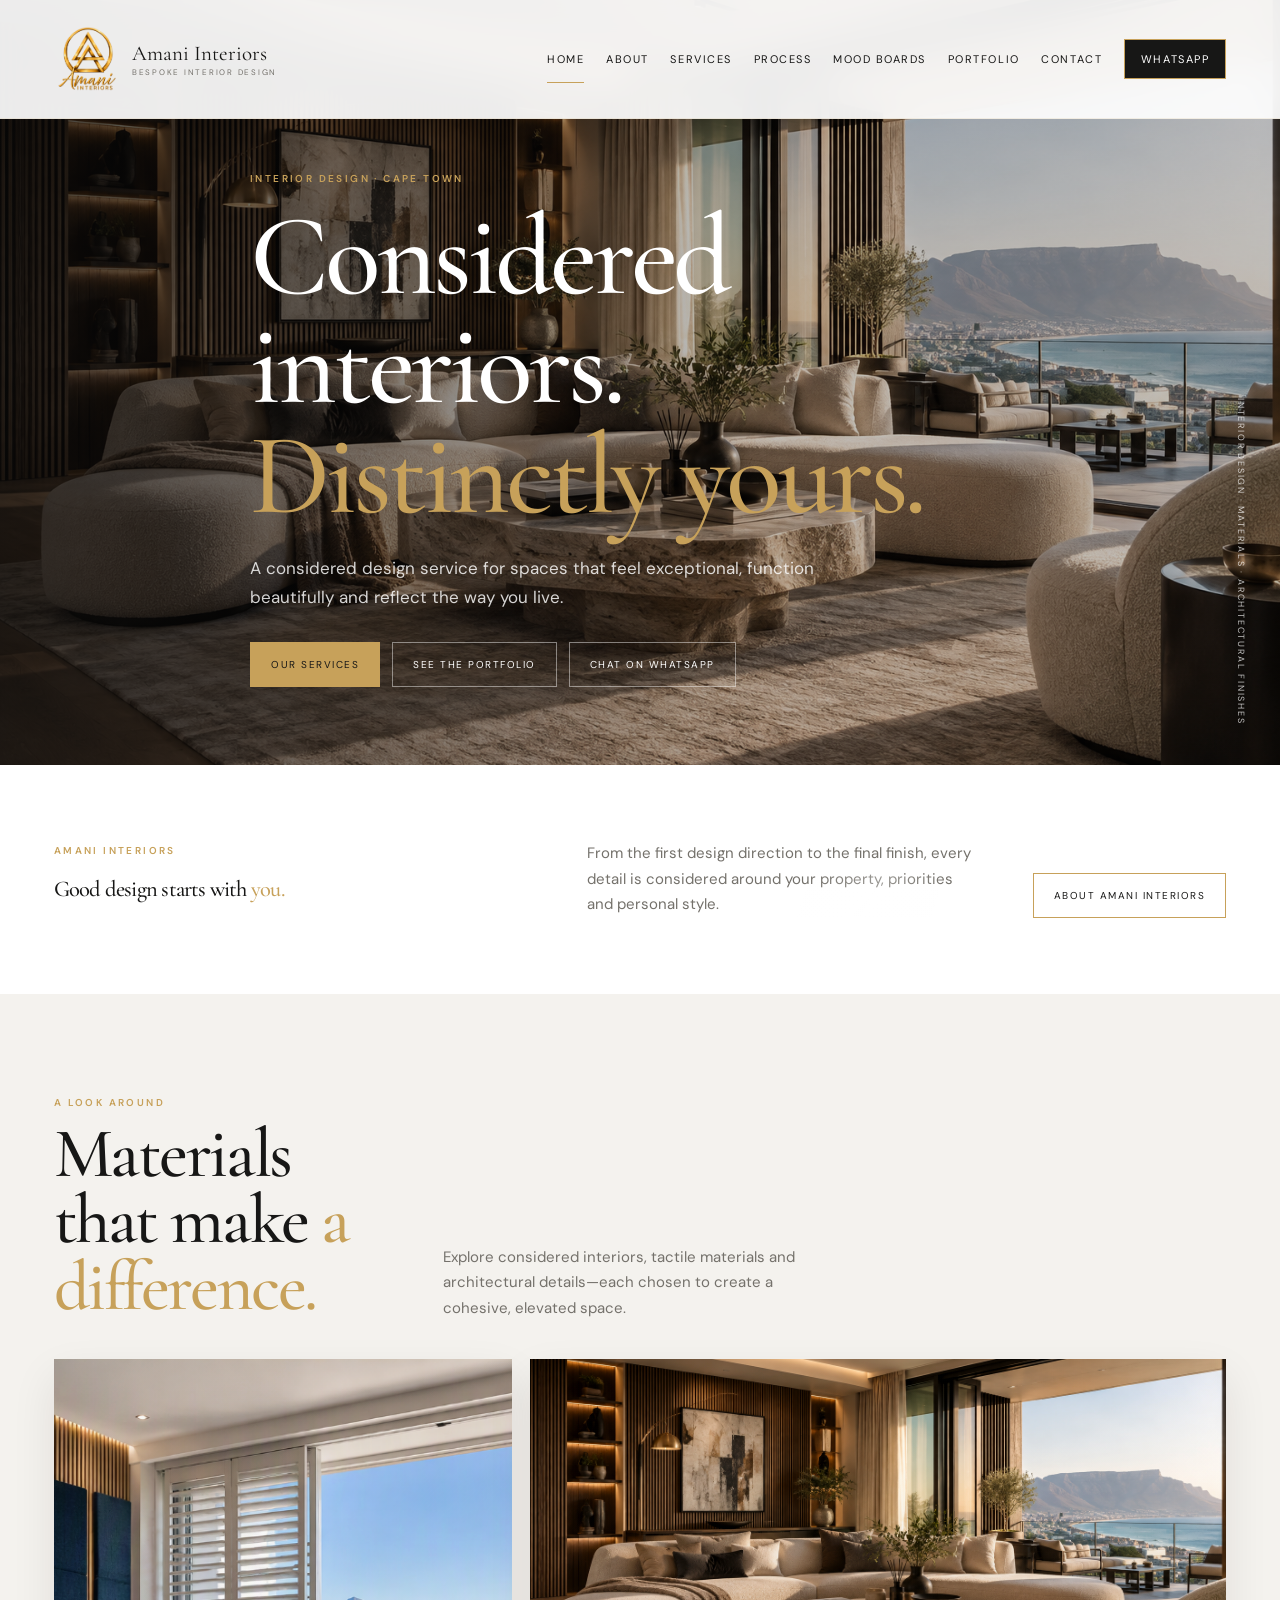
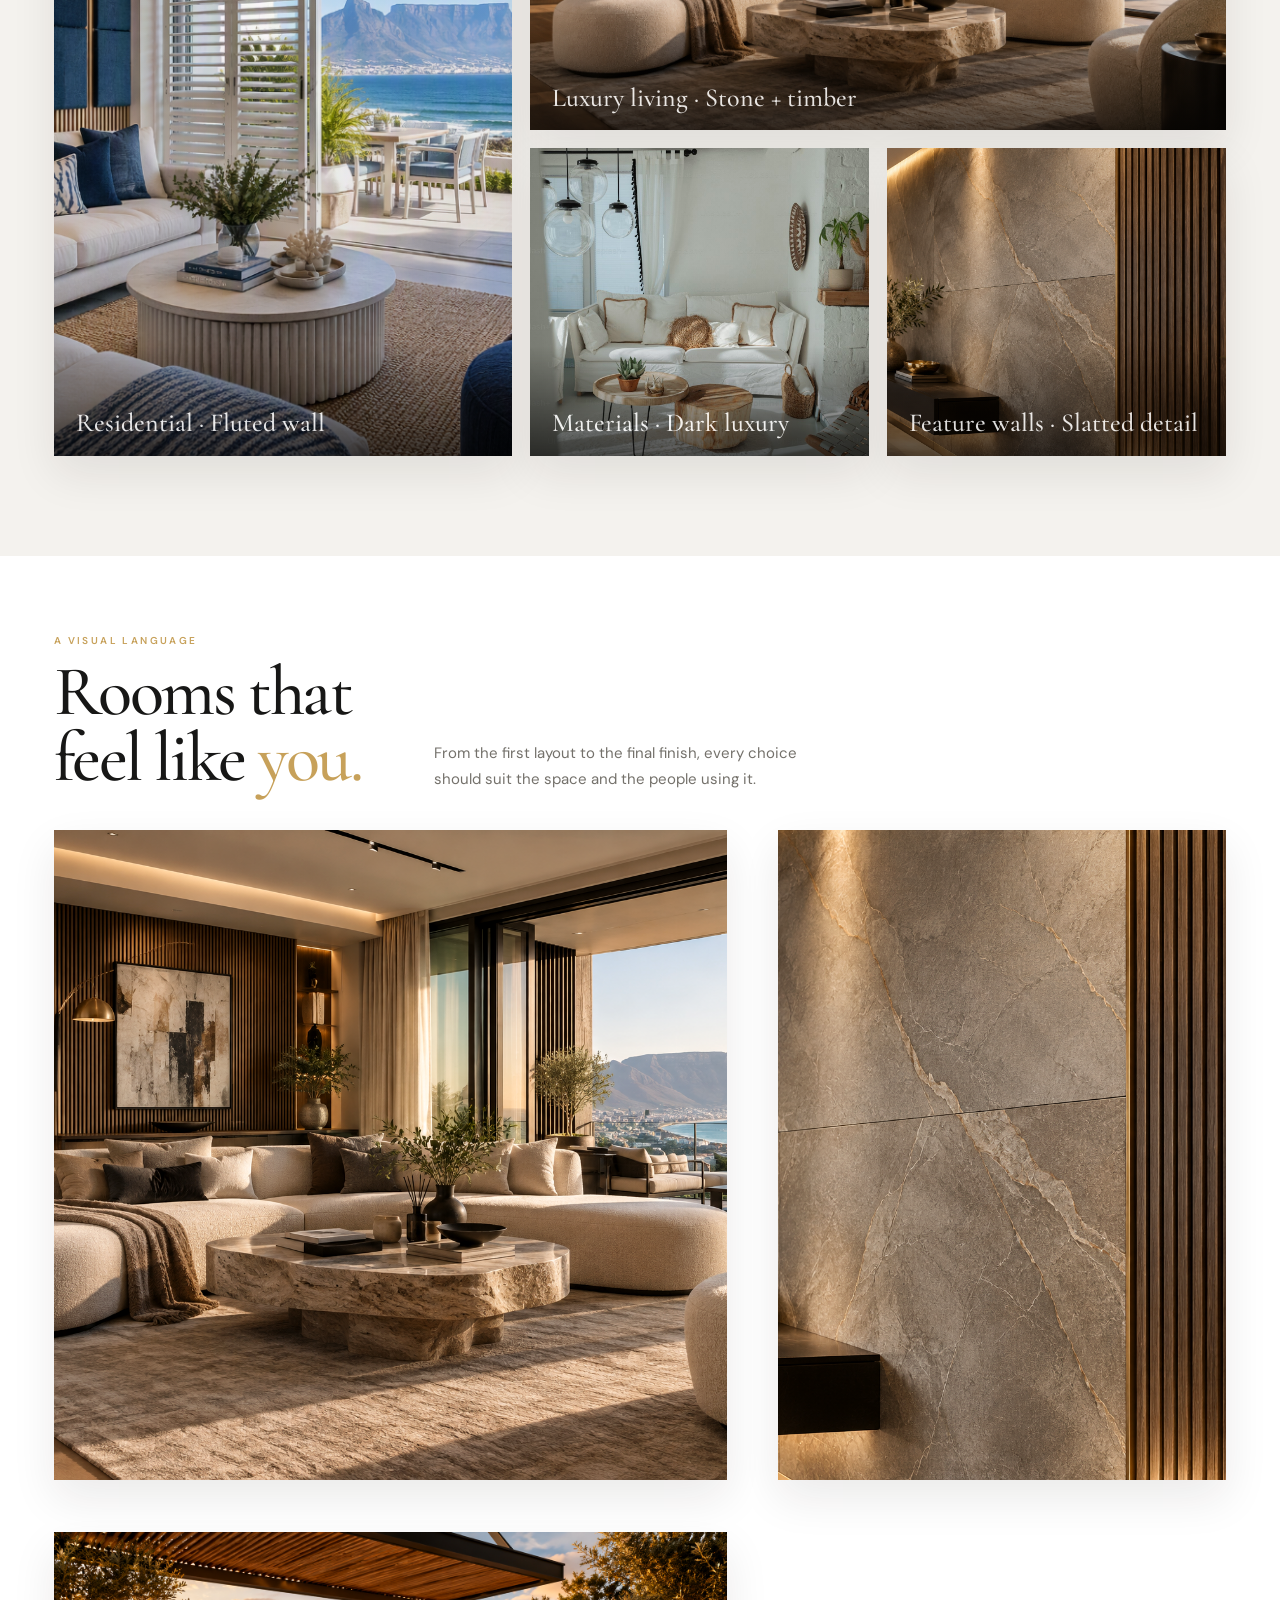
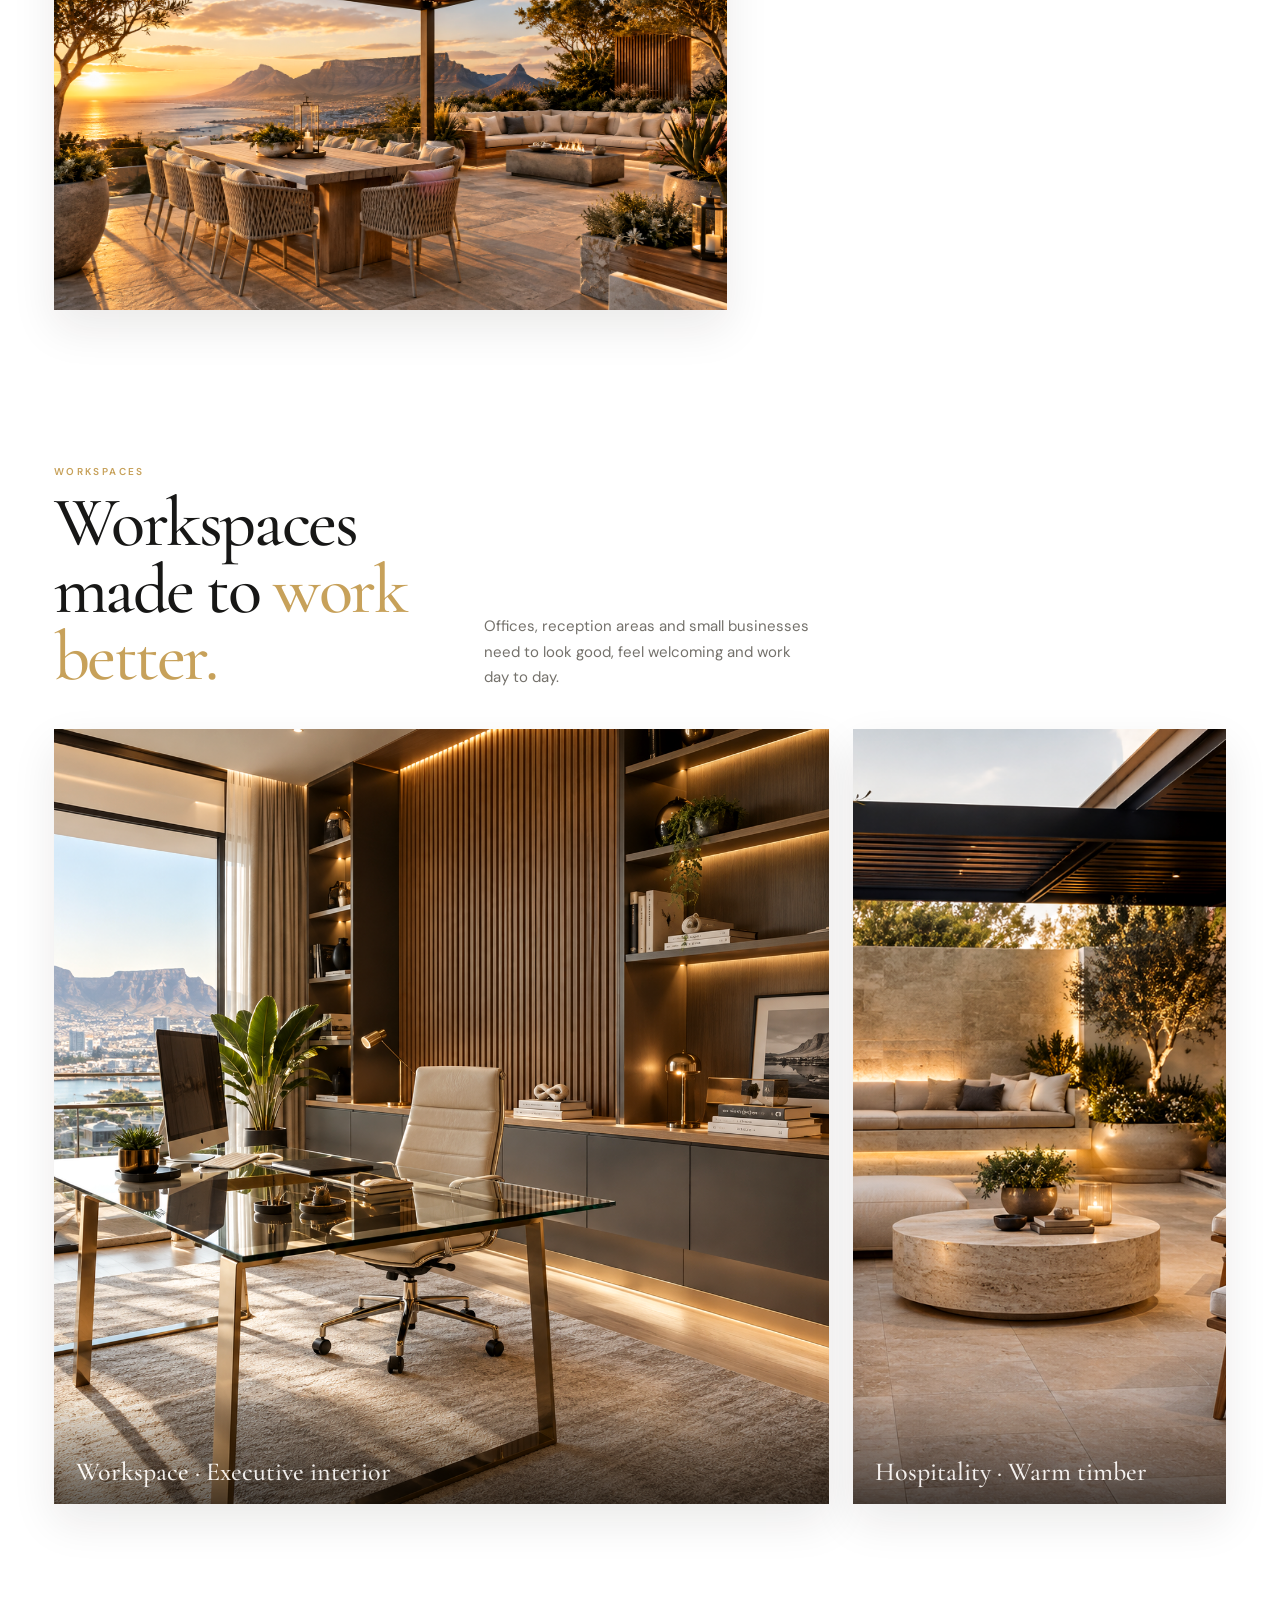
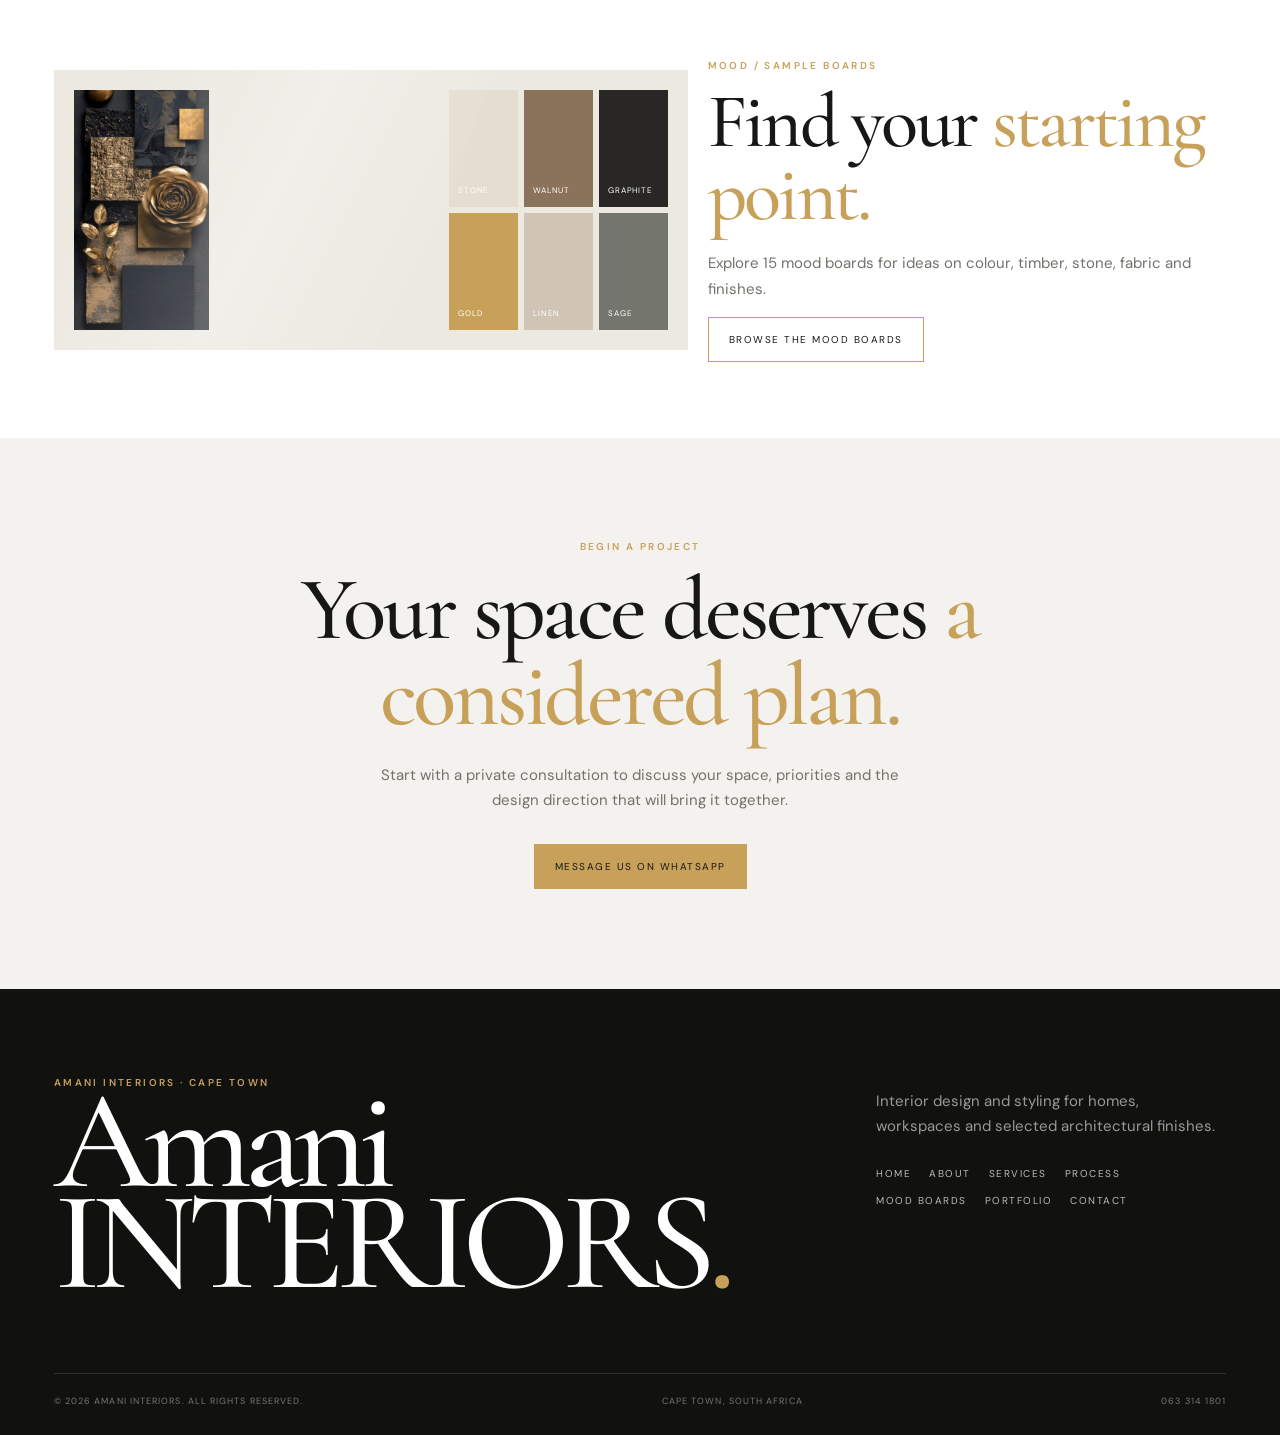
==== commit 8cd2df09: "Add files via upload" ====
--- a/index.html
+++ b/index.html
@@ -3,7 +3,7 @@
 
 <section class="section-sm"><div class="wrap home-intro"><div class="reveal"><div class="eyebrow">Amani Interiors</div><h2 class="display">Good design starts with <span class="gold">you.</span></h2></div><p class="reveal delay-1">From the first design direction to the final finish, every detail is considered around your property, priorities and personal style.</p><a class="btn reveal delay-2" href="about.html">About Amani Interiors</a></div></section>
 
-<section class="home-gallery-section"><div class="wrap"><div class="section-head reveal"><div><div class="eyebrow">A look around</div><h2 class="display">Materials that make <span class="gold">a difference.</span></h2></div><p>Explore considered interiors, tactile materials and architectural details—each chosen to create a cohesive, elevated space.</p></div><div class="home-gallery"><figure class="home-gallery-item tall reveal"><img src="assets/portfolio-coastal-bedroom-01.png" alt="Contemporary bedroom with white bedding, a black fluted feature wall and oak bedside drawers"><figcaption><strong>Residential · Fluted wall</strong></figcaption></figure><figure class="home-gallery-item wide reveal delay-1"><img src="assets/ai-residential-living.png" alt="Luxury lounge with marble feature wall and warm lighting"><figcaption><strong>Luxury living · Stone + timber</strong></figcaption></figure><figure class="home-gallery-item reveal delay-2"><img src="assets/portfolio-residential-dining.png" alt="Curated dark material and texture selection"><figcaption><strong>Materials · Dark luxury</strong></figcaption></figure><figure class="home-gallery-item reveal delay-3"><img src="assets/ai-stone-and-slat-cladding.png" alt="Modern media wall with vertical timber slats and integrated lighting"><figcaption><strong>Feature walls · Slatted detail</strong></figcaption></figure></div></div></section>
+<section class="home-gallery-section"><div class="wrap"><div class="section-head reveal"><div><div class="eyebrow">A look around</div><h2 class="display">Materials that make <span class="gold">a difference.</span></h2></div><p>Explore considered interiors, tactile materials and architectural details—each chosen to create a cohesive, elevated space.</p></div><div class="home-gallery"><figure class="home-gallery-item tall reveal"><img src="assets/portfolio-coastal-living-room-01.png" alt="Coastal living room with natural textures and a calm neutral palette"><figcaption><strong>Residential · Fluted wall</strong></figcaption></figure><figure class="home-gallery-item wide reveal delay-1"><img src="assets/ai-residential-living.png" alt="Luxury lounge with marble feature wall and warm lighting"><figcaption><strong>Luxury living · Stone + timber</strong></figcaption></figure><figure class="home-gallery-item reveal delay-2"><img src="assets/portfolio-residential-dining.png" alt="Curated dark material and texture selection"><figcaption><strong>Materials · Dark luxury</strong></figcaption></figure><figure class="home-gallery-item reveal delay-3"><img src="assets/ai-stone-and-slat-cladding.png" alt="Modern media wall with vertical timber slats and integrated lighting"><figcaption><strong>Feature walls · Slatted detail</strong></figcaption></figure></div></div></section>
 <section class="section-sm"><div class="wrap"><div class="section-head reveal"><div><div class="eyebrow">A visual language</div><h2 class="display">Rooms that feel like <span class="gold">you.</span></h2></div><p>From the first layout to the final finish, every choice should suit the space and the people using it.</p></div><div class="editorial image-led-home"><div class="large image-frame reveal"><img src="assets/ai-residential-living.png" alt="Luxury lounge with dramatic marble feature wall and warm lighting" loading="lazy"></div><div class="small image-frame reveal delay-1"><img src="assets/ai-stone-and-slat-cladding.png" alt="Contemporary media wall with vertical timber panels" loading="lazy"></div><div class="small image-frame reveal delay-2"><img src="assets/ai-outdoor-dining-patio.png" alt="Contemporary kitchen with stone and timber finishes" loading="lazy"></div></div></div></section>
 
 <section class="section home-commercial"><div class="wrap"><div class="section-head reveal"><div><div class="eyebrow">Workspaces</div><h2 class="display">Workspaces made to <span class="gold">work better.</span></h2></div><p>Offices, reception areas and small businesses need to look good, feel welcoming and work day to day.</p></div><div class="commercial-grid"><figure class="commercial-main reveal"><img src="assets/ai-commercial-office.png" alt="Contemporary home office with glass desk, acoustic slat panels and warm lighting"><figcaption><strong>Workspace · Executive interior</strong></figcaption></figure><figure class="commercial-side reveal delay-1"><img src="assets/ai-outdoor-courtyard.png" alt="Warm contemporary hospitality interior with timber wall and pendant lighting"><figcaption><strong>Hospitality · Warm timber</strong></figcaption></figure></div></div></section>
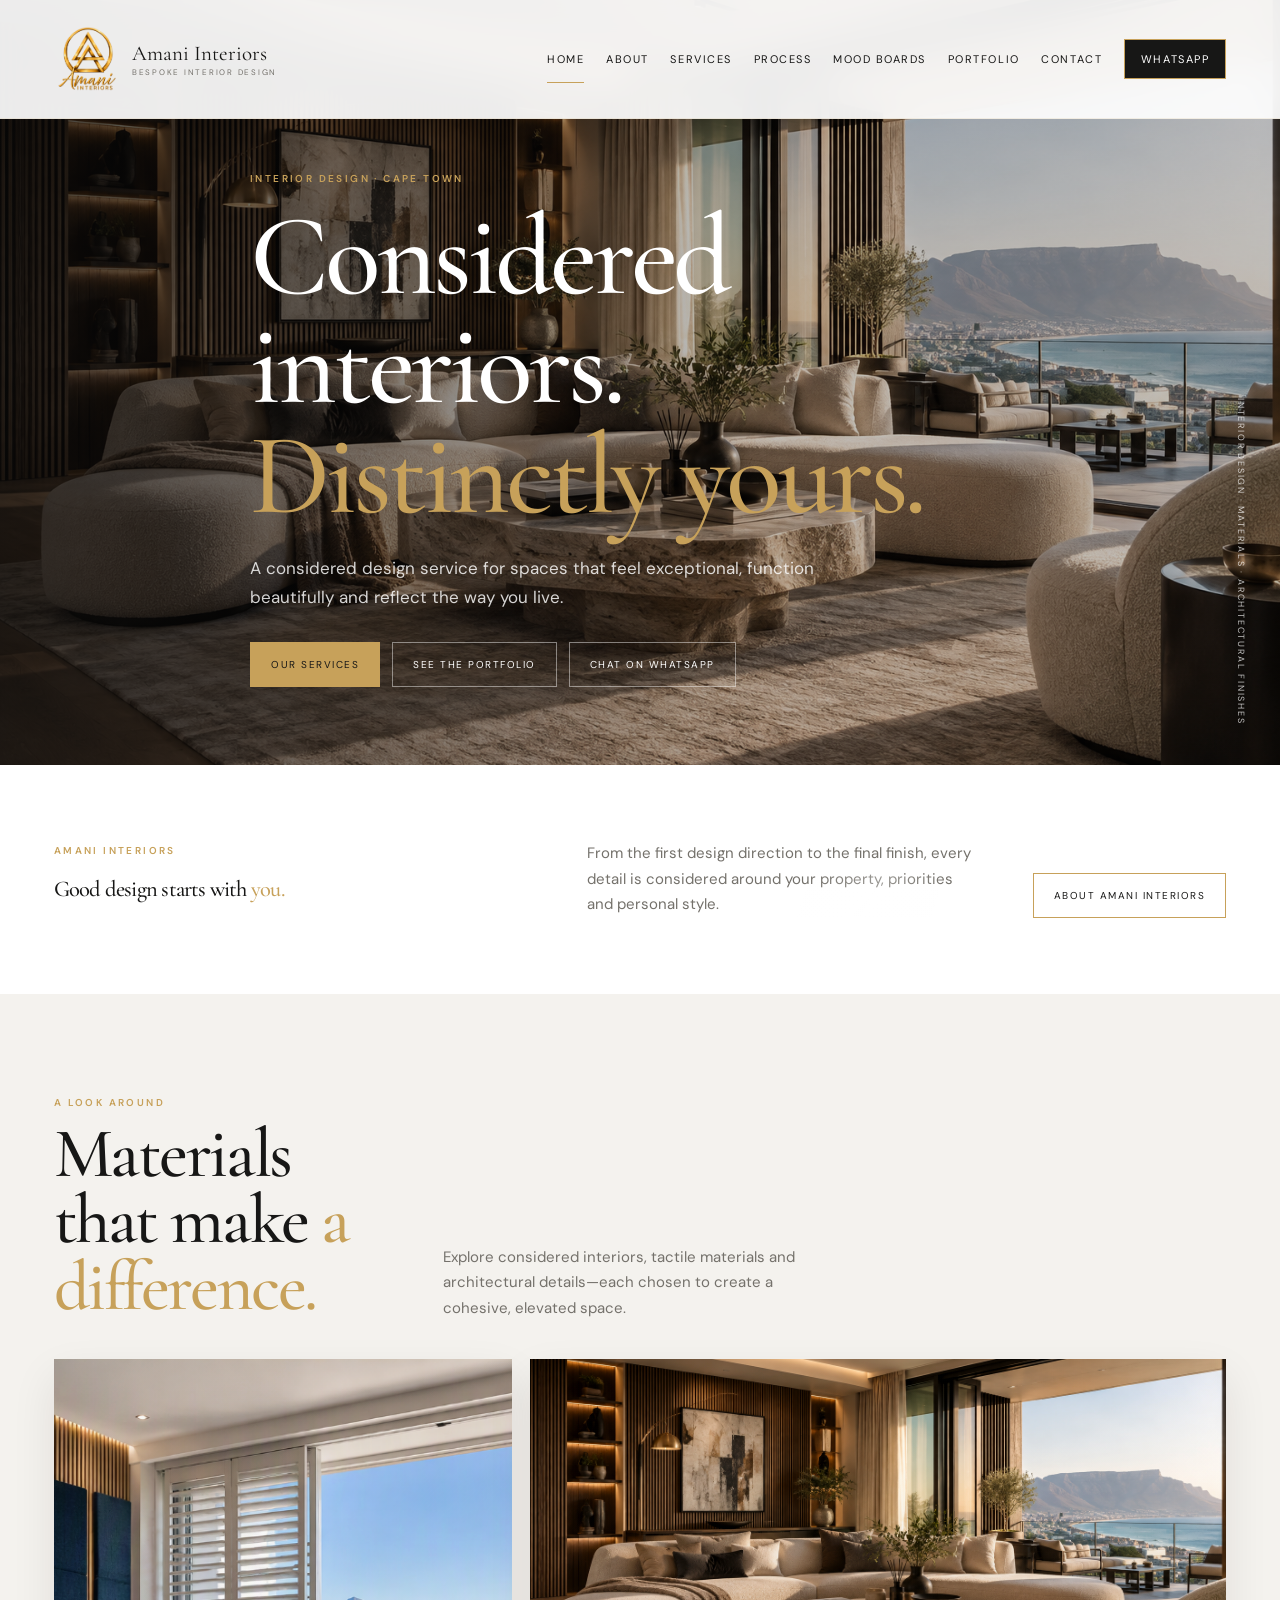
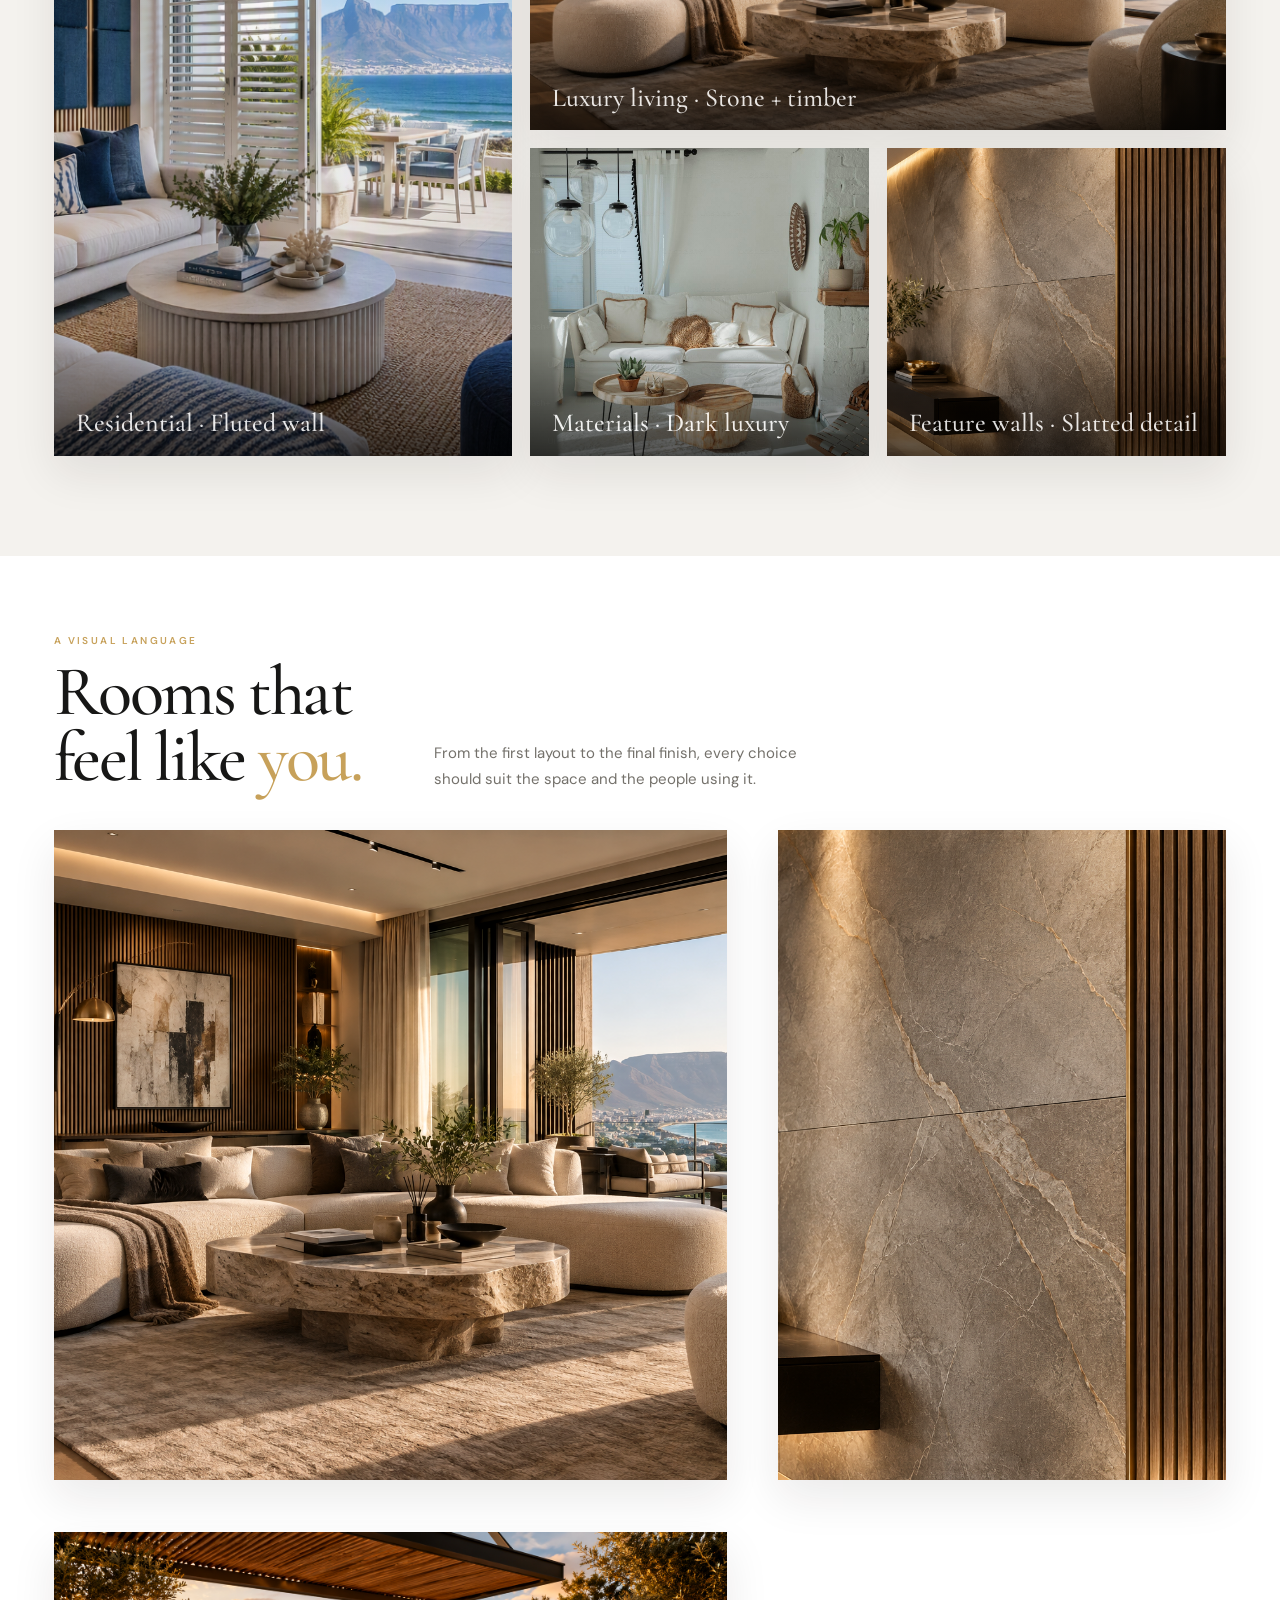
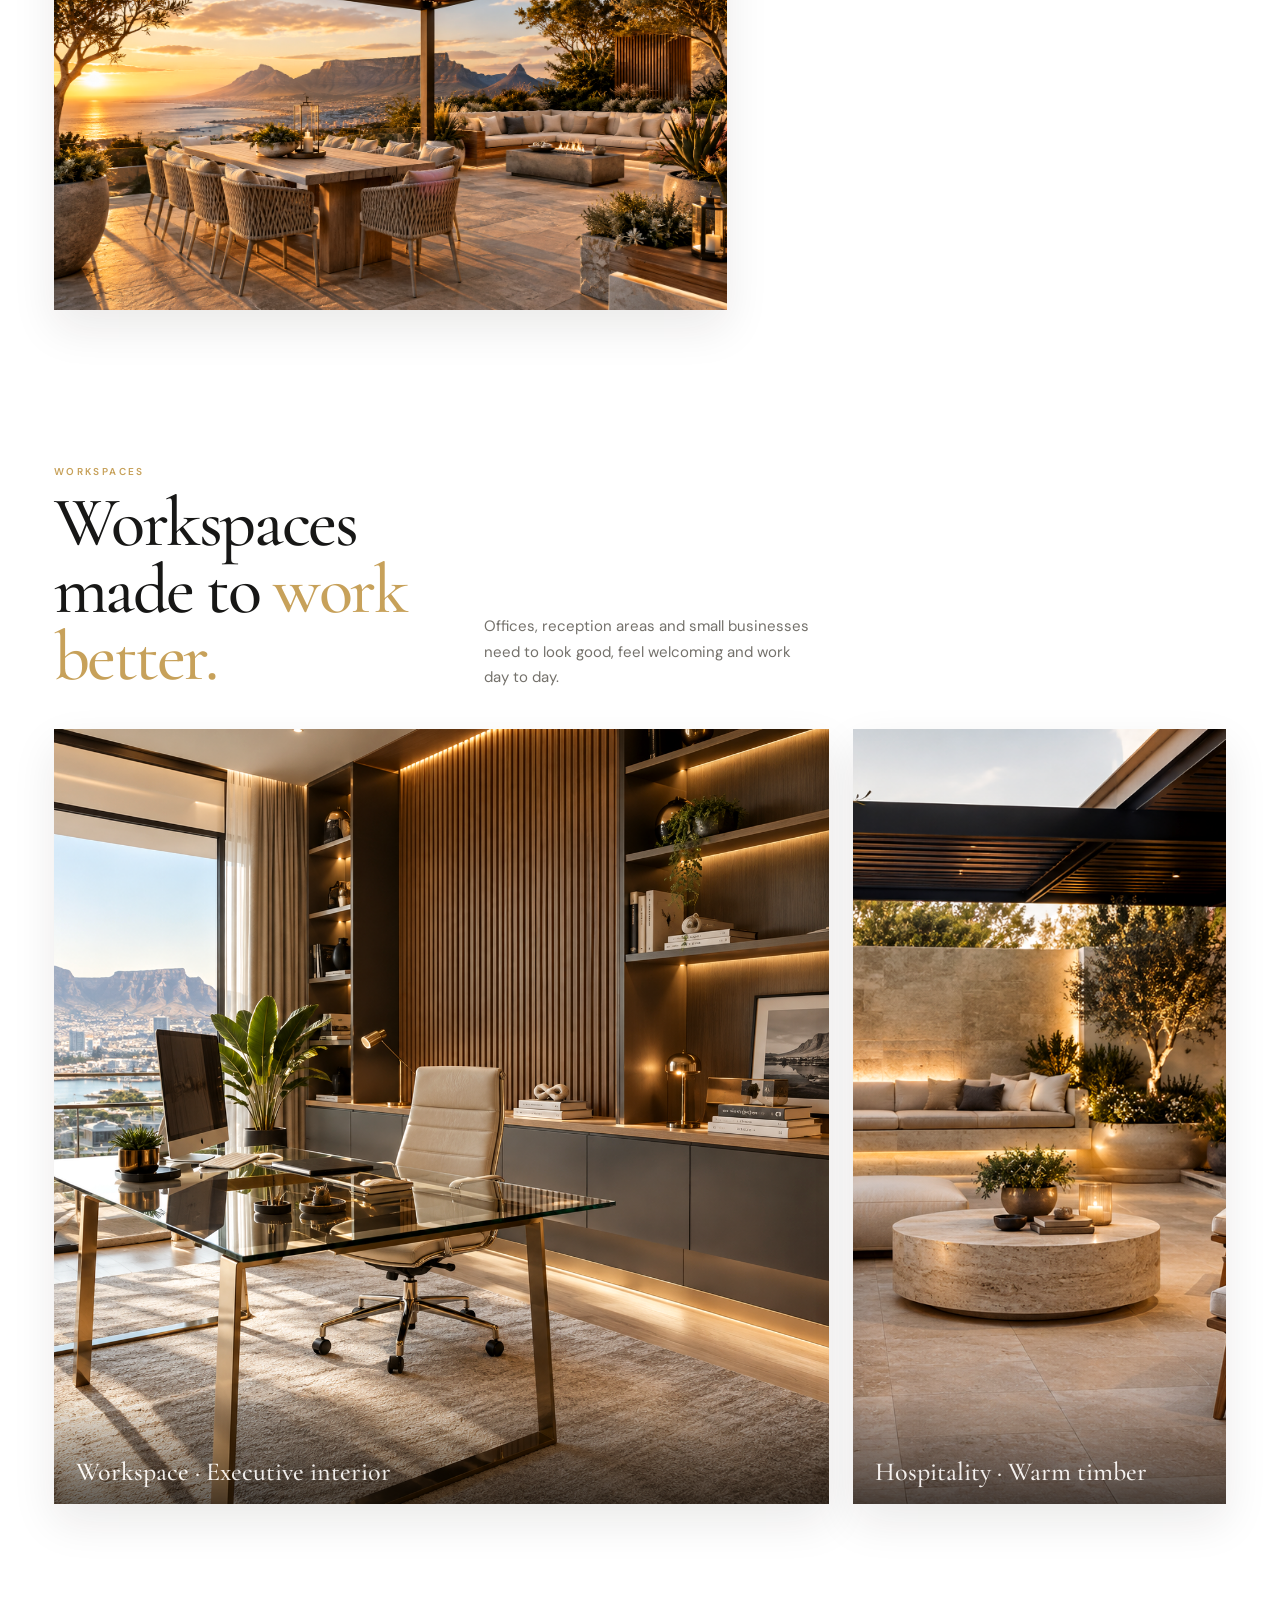
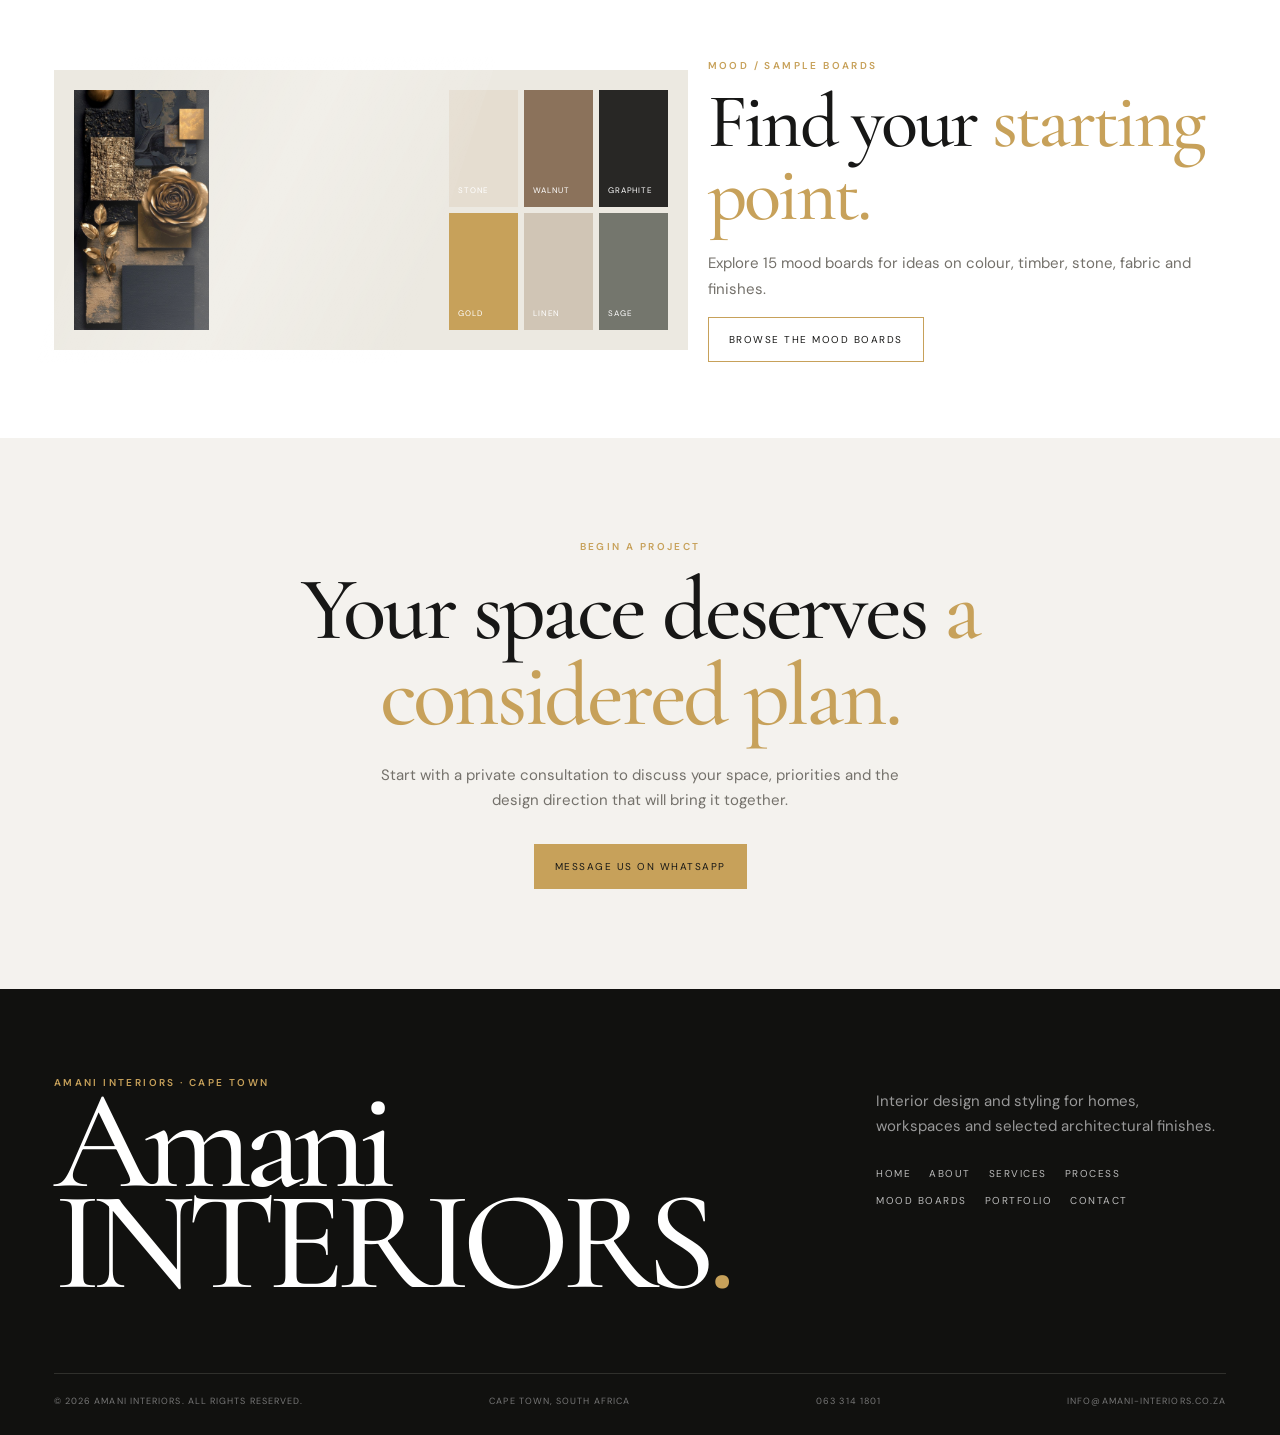
==== commit 380ec347: "Add files via upload" ====
--- a/index.html
+++ b/index.html
@@ -1,4 +1,18 @@
-<!doctype html><html lang="en"><head><meta charset="utf-8"><meta name="viewport" content="width=device-width,initial-scale=1"><meta name="theme-color" content="#171716"><link rel="stylesheet" href="styles.css"><link rel="icon" href="assets/amani-logo-gold.png"><title>Amani Interiors | Luxury Interior Design</title><meta name="description" content="Amani Interiors — refined residential and workspace interior design, property staging, wall panels and architectural finishes."></head><body class="home-page"><header class="site-header"><div class="wrap nav"><a class="brand" href="index.html" aria-label="Amani Interiors home"><img src="assets/amani-logo-gold.png" alt="Amani Interiors logo"><span class="brand-text">Amani Interiors<small>Bespoke Interior Design</small></span></a><nav class="nav-links" aria-label="Primary navigation"><a class="active" href="index.html">Home</a><a href="about.html">About</a><a href="services.html">Services</a><a href="process.html">Process</a><a href="mood-boards.html">Mood Boards</a><a href="portfolio.html">Portfolio</a><a href="contact.html">Contact</a><a class="nav-cta" data-whatsapp target="_blank" rel="noopener">WhatsApp</a></nav><button class="menu-btn" aria-label="Open menu" aria-expanded="false"><span></span><span></span></button></div><nav class="mobile-menu" aria-label="Mobile navigation"><a href="index.html">Home</a><a href="about.html">About</a><a href="services.html">Services</a><a href="process.html">Process</a><a href="mood-boards.html">Mood Boards</a><a href="portfolio.html">Portfolio</a><a href="contact.html">Contact</a><a data-whatsapp target="_blank" rel="noopener">WhatsApp</a></nav></header><main>
+<!doctype html><html lang="en"><head><meta charset="utf-8"><meta name="viewport" content="width=device-width,initial-scale=1"><meta name="theme-color" content="#171716"><link rel="stylesheet" href="styles.css"><link rel="icon" href="assets/amani-logo-gold.png"><title>Amani Interiors | Luxury Interior Design in Cape Town</title><meta name="description" content="Discover bespoke interior design in Cape Town with Amani Interiors. Residential and workspace interiors, property staging, wall panels and architectural finishes.">
+<link rel="canonical" href="https://amani-interiors.co.za/">
+<meta property="og:type" content="website">
+<meta property="og:site_name" content="Amani Interiors">
+<meta property="og:title" content="Amani Interiors | Luxury Interior Design in Cape Town">
+<meta property="og:description" content="Discover bespoke interior design in Cape Town with Amani Interiors. Residential and workspace interiors, property staging, wall panels and architectural finishes.">
+<meta property="og:url" content="https://amani-interiors.co.za/">
+<meta property="og:image" content="https://amani-interiors.co.za/assets/amani-logo-gold.png">
+<meta name="twitter:card" content="summary_large_image">
+<meta name="twitter:title" content="Amani Interiors | Luxury Interior Design in Cape Town">
+<meta name="twitter:description" content="Discover bespoke interior design in Cape Town with Amani Interiors. Residential and workspace interiors, property staging, wall panels and architectural finishes.">
+<meta name="twitter:image" content="https://amani-interiors.co.za/assets/amani-logo-gold.png">
+<meta name="robots" content="index, follow, max-image-preview:large">
+<script type="application/ld+json">{"@context":"https://schema.org","@type":"ProfessionalService","name":"Amani Interiors","url":"https://amani-interiors.co.za","email":"info@amani-interiors.co.za","telephone":"+27 63 314 1801","areaServed":{"@type":"City","name":"Cape Town"},"description":"Discover bespoke interior design in Cape Town with Amani Interiors. Residential and workspace interiors, property staging, wall panels and architectural finishes.","image":"https://amani-interiors.co.za/assets/amani-logo-gold.png","mainEntityOfPage":"https://amani-interiors.co.za/"}</script>
+</head><body class="home-page"><header class="site-header"><div class="wrap nav"><a class="brand" href="index.html" aria-label="Amani Interiors home"><img src="assets/amani-logo-gold.png" alt="Amani Interiors logo"><span class="brand-text">Amani Interiors<small>Bespoke Interior Design</small></span></a><nav class="nav-links" aria-label="Primary navigation"><a class="active" href="index.html">Home</a><a href="about.html">About</a><a href="services.html">Services</a><a href="process.html">Process</a><a href="mood-boards.html">Mood Boards</a><a href="portfolio.html">Portfolio</a><a href="contact.html">Contact</a><a class="nav-cta" data-whatsapp target="_blank" rel="noopener">WhatsApp</a></nav><button class="menu-btn" aria-label="Open menu" aria-expanded="false"><span></span><span></span></button></div><nav class="mobile-menu" aria-label="Mobile navigation"><a href="index.html">Home</a><a href="about.html">About</a><a href="services.html">Services</a><a href="process.html">Process</a><a href="mood-boards.html">Mood Boards</a><a href="portfolio.html">Portfolio</a><a href="contact.html">Contact</a><a data-whatsapp target="_blank" rel="noopener">WhatsApp</a></nav></header><main>
 <section class="hero"><div class="hero-media"><img src="assets/ai-residential-living.png" alt="Modern luxury living room with large glazing and an ocean view" fetchpriority="high"></div><div class="wrap hero-content reveal"><div class="eyebrow">Interior Design · Cape Town</div><h1 class="display">Considered interiors.<br><span class="gold">Distinctly yours.</span></h1><p>A considered design service for spaces that feel exceptional, function beautifully and reflect the way you live.</p><div class="hero-actions"><a class="btn gold-btn" href="services.html">Our Services</a><a class="btn ghost" href="portfolio.html">See the Portfolio</a><a class="btn ghost" data-whatsapp target="_blank" rel="noopener">Chat on WhatsApp</a></div></div><div class="hero-meta">Interior Design · Materials · Architectural Finishes</div></section>
 
 <section class="section-sm"><div class="wrap home-intro"><div class="reveal"><div class="eyebrow">Amani Interiors</div><h2 class="display">Good design starts with <span class="gold">you.</span></h2></div><p class="reveal delay-1">From the first design direction to the final finish, every detail is considered around your property, priorities and personal style.</p><a class="btn reveal delay-2" href="about.html">About Amani Interiors</a></div></section>
@@ -11,4 +25,4 @@
 <section class="section-sm"><div class="wrap mini-board"><div class="board-visual reveal"><img src="assets/IMG-20261007-WA0001.jpg" alt="Dark gold and graphite interior material mood board reference" loading="lazy"><div class="swatches"><span class="swatch" style="background:#e5ddd0">Stone</span><span class="swatch" style="background:#8b725b">Walnut</span><span class="swatch" style="background:#282725">Graphite</span><span class="swatch" style="background:#c7a15a">Gold</span><span class="swatch" style="background:#d0c5b5">Linen</span><span class="swatch" style="background:#74766d">Sage</span></div></div><div class="reveal delay-1"><div class="eyebrow">Mood / Sample Boards</div><h2 class="display" style="font-size:clamp(50px,6vw,85px);margin:12px 0 20px">Find your <span class="gold">starting point.</span></h2><p style="color:var(--gray)">Explore 15 mood boards for ideas on colour, timber, stone, fabric and finishes.</p><a class="btn" href="mood-boards.html">Browse the Mood Boards</a></div></div></section>
 
 <section class="cta-band"><div class="eyebrow">Begin a project</div><h2 class="display">Your space deserves <span class="gold">a considered plan.</span></h2><p>Start with a private consultation to discuss your space, priorities and the design direction that will bring it together.</p><a class="btn gold-btn" data-whatsapp target="_blank" rel="noopener">Message us on WhatsApp</a></section></main>
-<footer class="footer"><div class="wrap"><div class="footer-top"><div><div class="eyebrow">Amani Interiors · Cape Town</div><h2>Amani INTERIORS<span>.</span></h2></div><div class="footer-copy"><p>Interior design and styling for homes, workspaces and selected architectural finishes.</p><div class="footer-links"><a href="index.html">Home</a><a href="about.html">About</a><a href="services.html">Services</a><a href="process.html">Process</a><a href="mood-boards.html">Mood Boards</a><a href="portfolio.html">Portfolio</a><a href="contact.html">Contact</a></div></div></div><div class="footer-bottom"><span>© 2026 Amani Interiors. All rights reserved.</span><span>Cape Town, South Africa</span><span>063 314 1801</span></div></div></footer><script src="script.js"></script></body></html>
+<footer class="footer"><div class="wrap"><div class="footer-top"><div><div class="eyebrow">Amani Interiors · Cape Town</div><h2>Amani INTERIORS<span>.</span></h2></div><div class="footer-copy"><p>Interior design and styling for homes, workspaces and selected architectural finishes.</p><div class="footer-links"><a href="index.html">Home</a><a href="about.html">About</a><a href="services.html">Services</a><a href="process.html">Process</a><a href="mood-boards.html">Mood Boards</a><a href="portfolio.html">Portfolio</a><a href="contact.html">Contact</a></div></div></div><div class="footer-bottom"><span>© 2026 Amani Interiors. All rights reserved.</span><span>Cape Town, South Africa</span><span>063 314 1801</span><span><a href="mailto:info@amani-interiors.co.za">info@amani-interiors.co.za</a></span></div></div></footer><script src="script.js"></script></body></html>
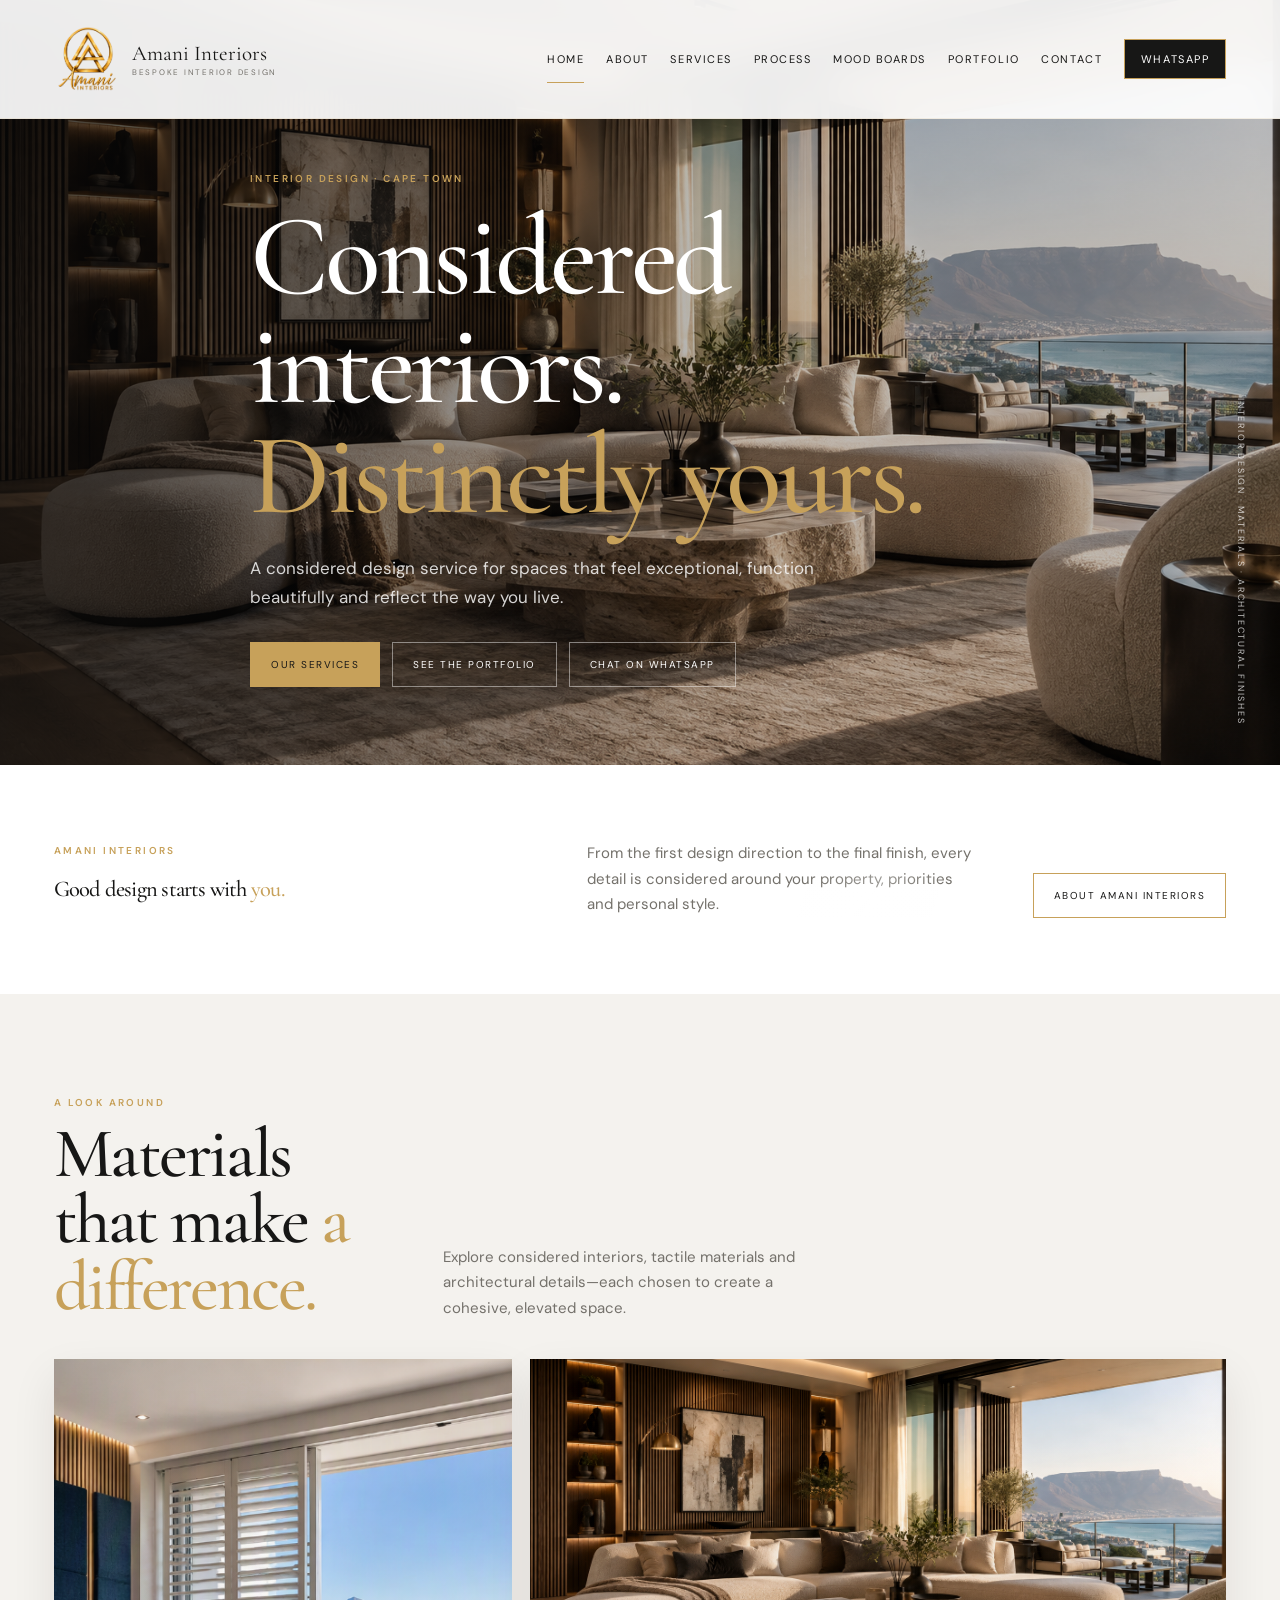
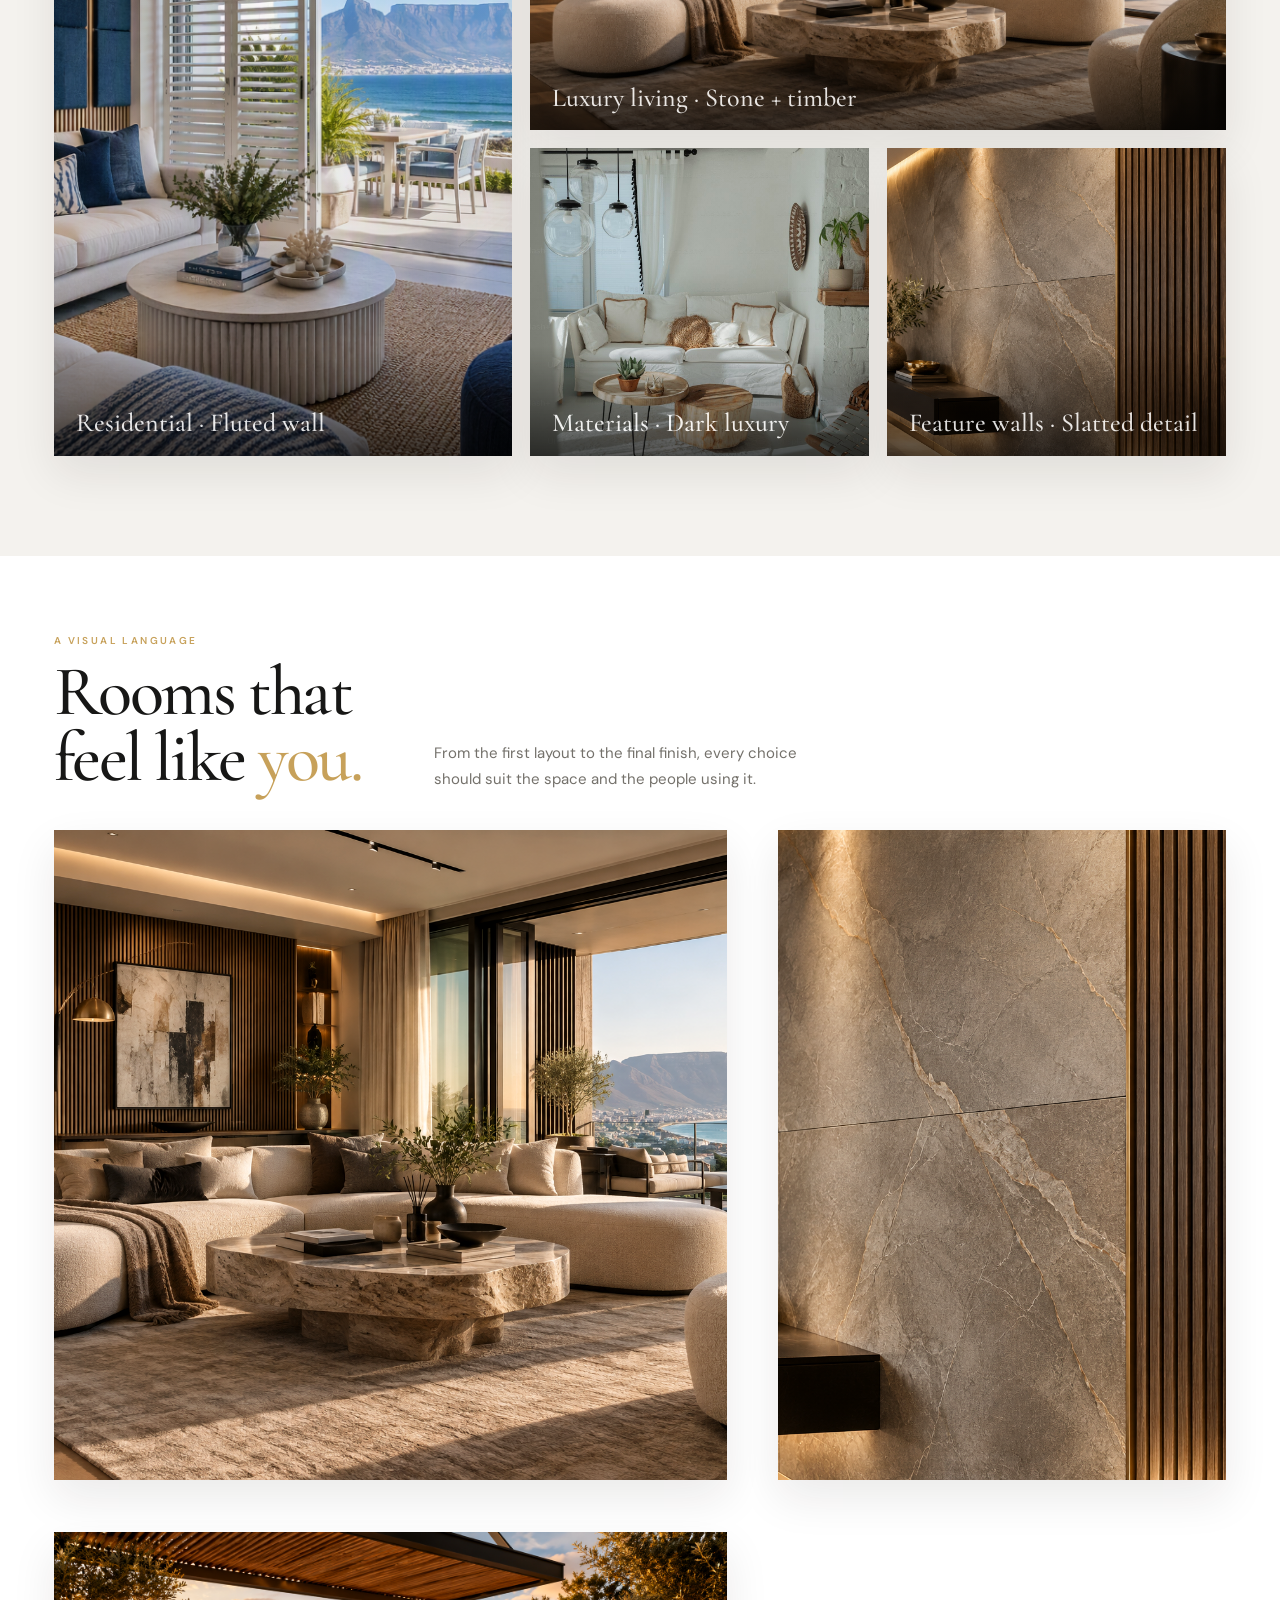
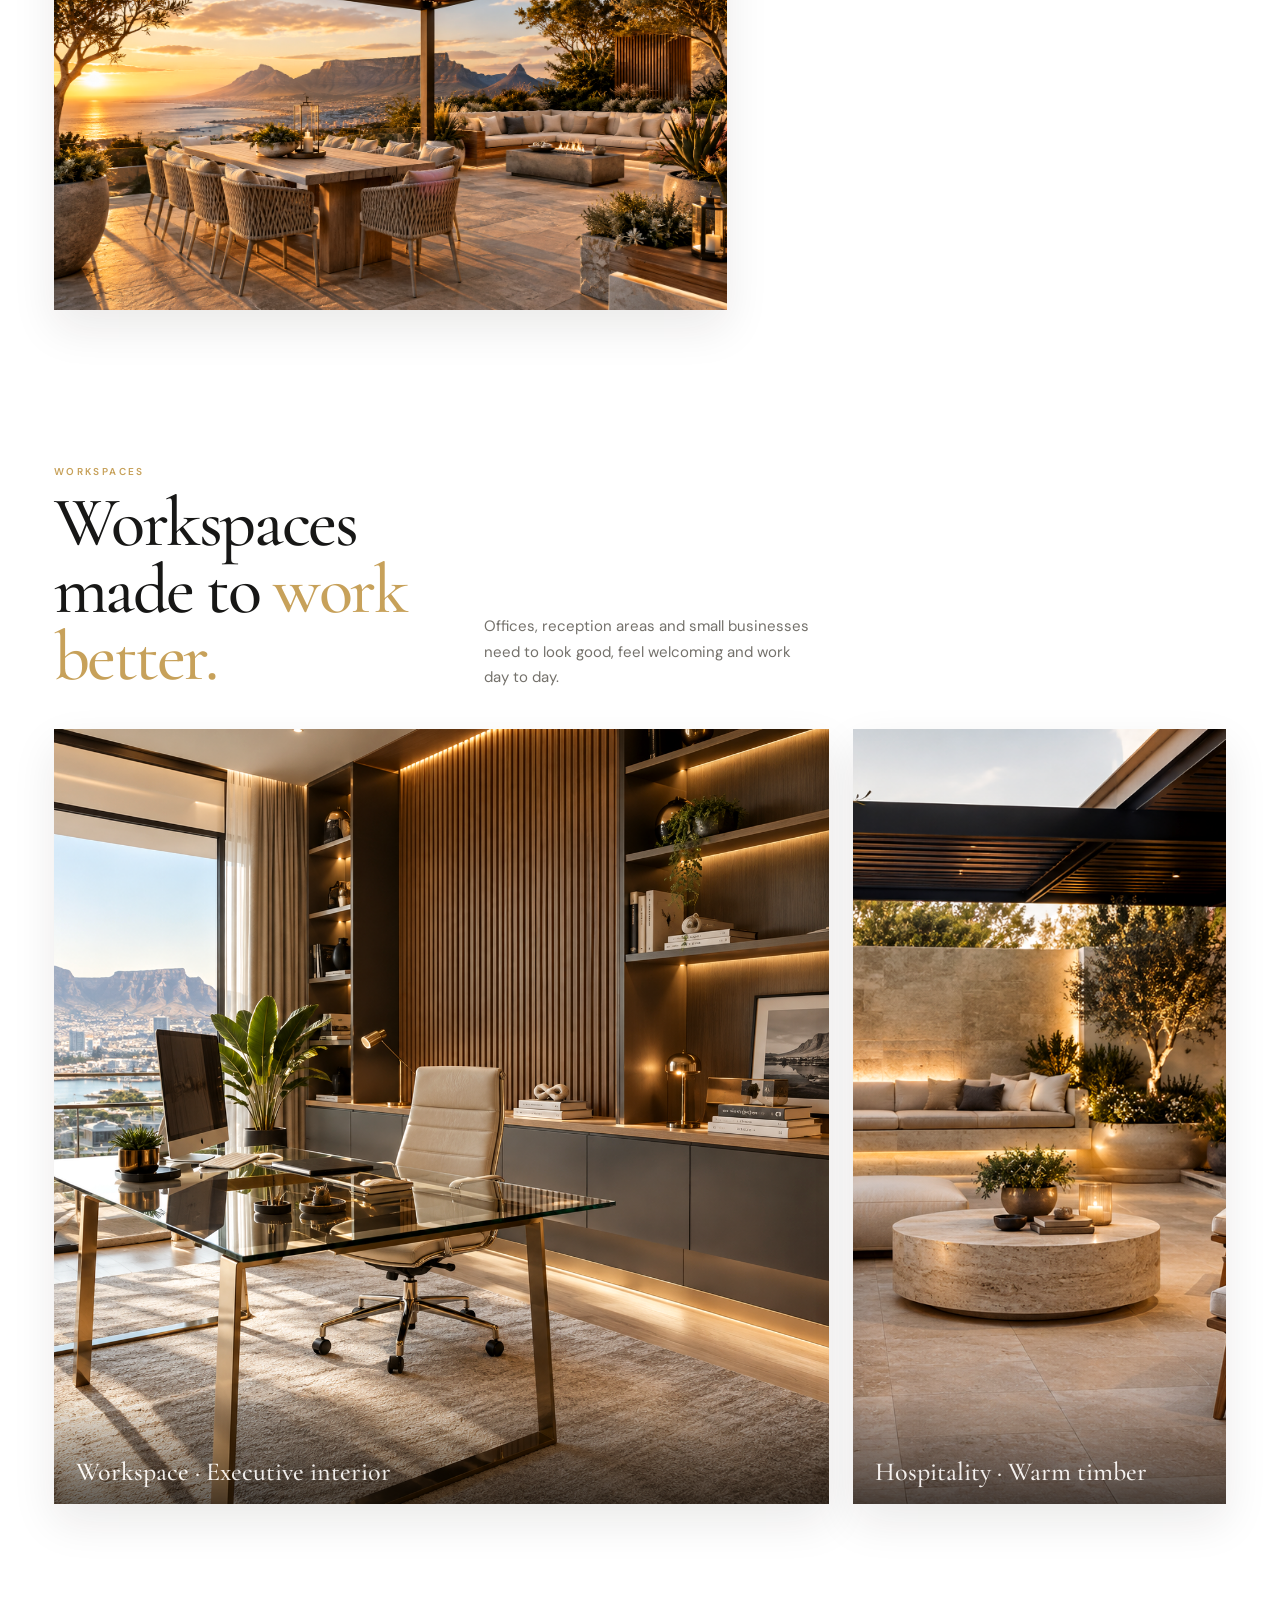
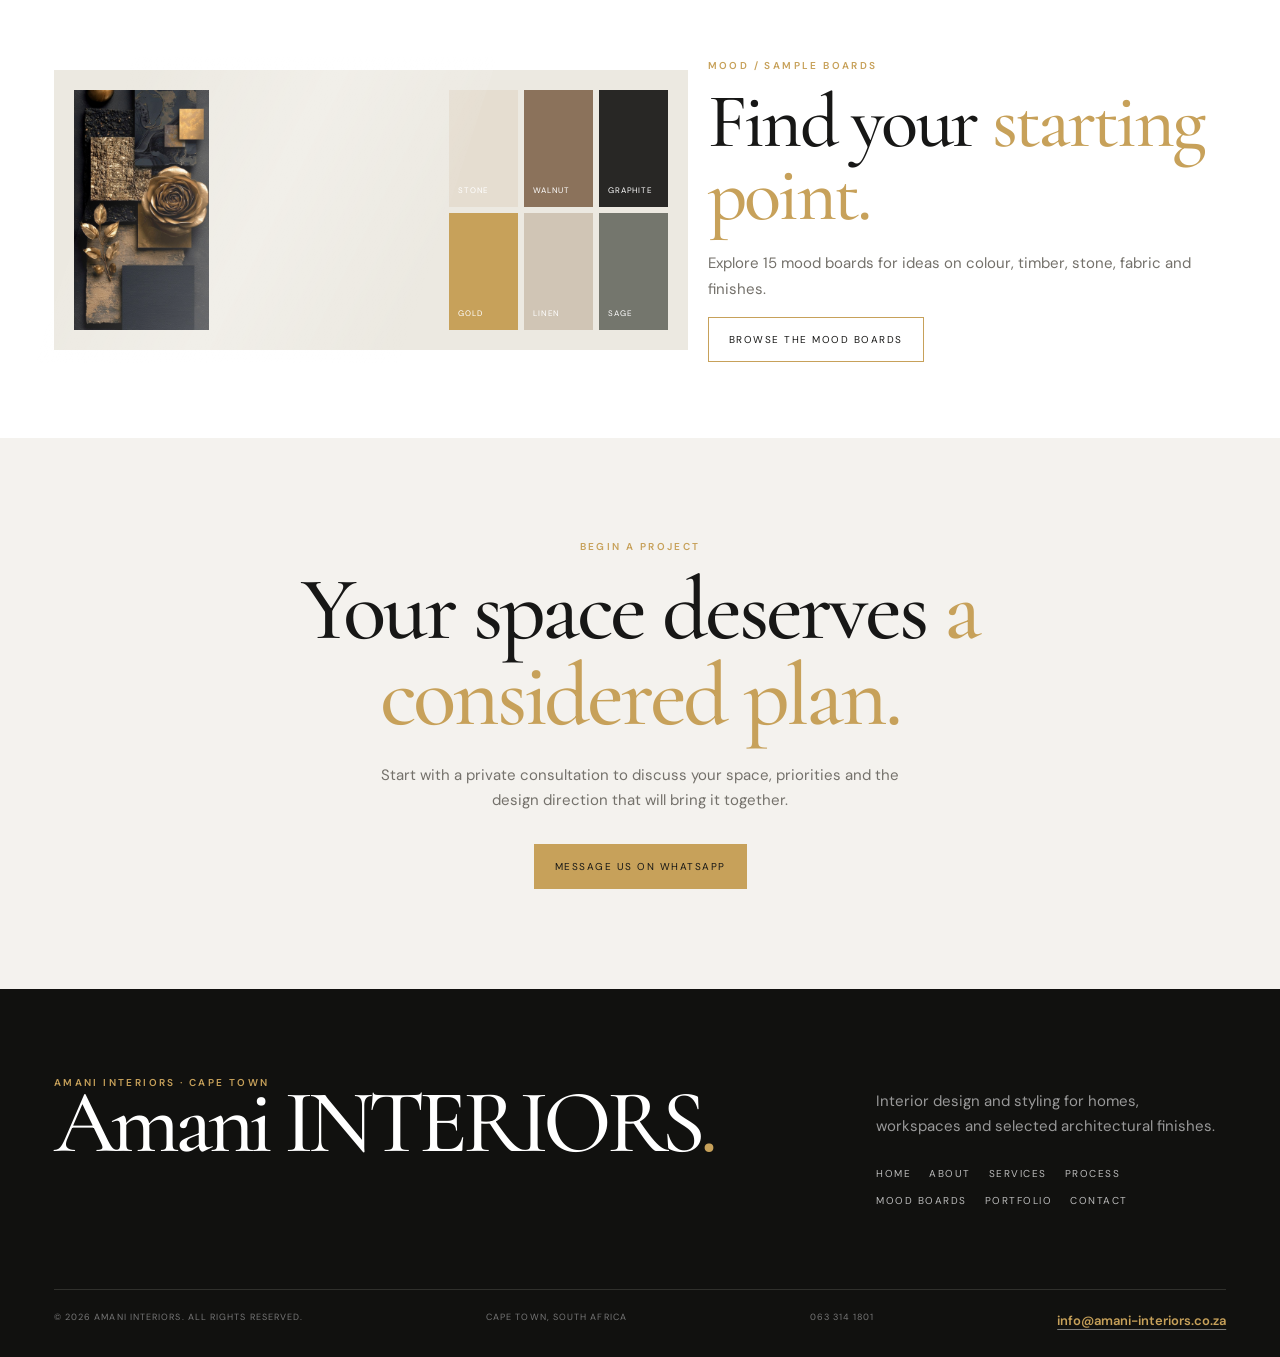
==== commit 38beaf52: "Add files via upload" ====
--- a/index.html
+++ b/index.html
@@ -25,4 +25,4 @@
 <section class="section-sm"><div class="wrap mini-board"><div class="board-visual reveal"><img src="assets/IMG-20261007-WA0001.jpg" alt="Dark gold and graphite interior material mood board reference" loading="lazy"><div class="swatches"><span class="swatch" style="background:#e5ddd0">Stone</span><span class="swatch" style="background:#8b725b">Walnut</span><span class="swatch" style="background:#282725">Graphite</span><span class="swatch" style="background:#c7a15a">Gold</span><span class="swatch" style="background:#d0c5b5">Linen</span><span class="swatch" style="background:#74766d">Sage</span></div></div><div class="reveal delay-1"><div class="eyebrow">Mood / Sample Boards</div><h2 class="display" style="font-size:clamp(50px,6vw,85px);margin:12px 0 20px">Find your <span class="gold">starting point.</span></h2><p style="color:var(--gray)">Explore 15 mood boards for ideas on colour, timber, stone, fabric and finishes.</p><a class="btn" href="mood-boards.html">Browse the Mood Boards</a></div></div></section>
 
 <section class="cta-band"><div class="eyebrow">Begin a project</div><h2 class="display">Your space deserves <span class="gold">a considered plan.</span></h2><p>Start with a private consultation to discuss your space, priorities and the design direction that will bring it together.</p><a class="btn gold-btn" data-whatsapp target="_blank" rel="noopener">Message us on WhatsApp</a></section></main>
-<footer class="footer"><div class="wrap"><div class="footer-top"><div><div class="eyebrow">Amani Interiors · Cape Town</div><h2>Amani INTERIORS<span>.</span></h2></div><div class="footer-copy"><p>Interior design and styling for homes, workspaces and selected architectural finishes.</p><div class="footer-links"><a href="index.html">Home</a><a href="about.html">About</a><a href="services.html">Services</a><a href="process.html">Process</a><a href="mood-boards.html">Mood Boards</a><a href="portfolio.html">Portfolio</a><a href="contact.html">Contact</a></div></div></div><div class="footer-bottom"><span>© 2026 Amani Interiors. All rights reserved.</span><span>Cape Town, South Africa</span><span>063 314 1801</span><span><a href="mailto:info@amani-interiors.co.za">info@amani-interiors.co.za</a></span></div></div></footer><script src="script.js"></script></body></html>
+<footer class="footer"><div class="wrap"><div class="footer-top"><div><div class="eyebrow">Amani Interiors · Cape Town</div><h2>Amani INTERIORS<span>.</span></h2></div><div class="footer-copy"><p>Interior design and styling for homes, workspaces and selected architectural finishes.</p><div class="footer-links"><a href="index.html">Home</a><a href="about.html">About</a><a href="services.html">Services</a><a href="process.html">Process</a><a href="mood-boards.html">Mood Boards</a><a href="portfolio.html">Portfolio</a><a href="contact.html">Contact</a></div></div></div><div class="footer-bottom"><span>© 2026 Amani Interiors. All rights reserved.</span><span>Cape Town, South Africa</span><span>063 314 1801</span><span><a class="footer-email" href="mailto:info@amani-interiors.co.za">info@amani-interiors.co.za</a></span></div></div></footer><script src="script.js"></script></body></html>
--- a/styles.css
+++ b/styles.css
@@ -15,10 +15,10 @@
 .boards-intro{display:grid;grid-template-columns:.8fr 1.2fr;gap:80px;align-items:end}.boards-intro h2{font-family:var(--serif);font-size:70px;font-weight:500;line-height:.95;margin:0}.boards-intro p{color:var(--gray);max-width:620px}.boards-grid{display:grid;grid-template-columns:repeat(3,1fr);gap:20px}.board-card{background:#f0eee8;border:1px solid #e2dfd7;padding:14px;cursor:pointer;transition:.35s}.board-card:hover{transform:translateY(-5px);box-shadow:0 22px 50px rgba(0,0,0,.08)}.board-art{height:330px;display:grid;grid-template-columns:1.1fr .9fr;grid-template-rows:1fr .65fr;gap:7px;position:relative;overflow:hidden;background:#ddd}.board-art img{width:100%;height:100%;object-fit:cover}.board-art .a{grid-row:span 2}.board-art .b{height:100%}.board-art .swatch-stack{display:grid;grid-template-columns:repeat(3,1fr);gap:5px}.board-meta{padding:18px 3px 5px}.board-meta .eyebrow{font-size:8px}.board-meta h3{font-family:var(--serif);font-size:29px;font-weight:500;margin:5px 0}.board-meta p{font-size:12px;color:var(--gray);margin:0}.board-palette{display:flex;gap:5px;margin-top:13px}.board-palette span{width:24px;height:24px;border-radius:50%;border:1px solid rgba(0,0,0,.1)}
 .modal{position:fixed;inset:0;z-index:2000;background:rgba(12,12,11,.88);display:none;align-items:center;justify-content:center;padding:30px}.modal.open{display:flex}.modal-panel{background:#f4f2ec;max-width:1100px;width:100%;max-height:90vh;overflow:auto;position:relative;padding:24px}.modal-close{position:absolute;right:18px;top:16px;border:0;background:var(--ink);color:#fff;width:38px;height:38px;cursor:pointer;z-index:2}.modal-board{display:grid;grid-template-columns:1.15fr .85fr;gap:20px}.modal-board .visual{display:grid;grid-template-columns:1.1fr .9fr;gap:8px;background:#e8e5dc;padding:15px}.modal-board .visual img{height:100%;min-height:420px;object-fit:cover}.modal-board .side{display:grid;grid-template-rows:auto 1fr;gap:20px}.material-list{display:grid;grid-template-columns:1fr 1fr;gap:8px}.material{padding:13px;background:#fff;border:1px solid #e2dfd7}.material strong{font-family:var(--serif);font-size:22px;font-weight:500;display:block}.material span{font-size:9px;color:var(--gray);text-transform:uppercase;letter-spacing:.1em}.modal h2{font-family:var(--serif);font-size:50px;font-weight:500;margin:0 0 10px}.modal p{color:var(--gray)}
 .contact-grid{display:grid;grid-template-columns:.8fr 1.2fr;gap:90px}.contact-info h2{font-family:var(--serif);font-size:70px;font-weight:500;line-height:.9;margin:12px 0 30px}.contact-info p{color:var(--gray);max-width:470px}.contact-link{display:flex;gap:15px;align-items:center;padding:18px 0;border-bottom:1px solid var(--line)}.contact-link .icon{width:38px;height:38px;border:1px solid var(--gold);display:grid;place-items:center;color:var(--gold)}.contact-link span{font-size:11px;text-transform:uppercase;letter-spacing:.14em}.form{display:grid;grid-template-columns:1fr 1fr;gap:22px}.field{position:relative}.field.full{grid-column:1/-1}.field label{display:block;font-size:9px;text-transform:uppercase;letter-spacing:.14em;color:var(--gray);margin-bottom:8px}.field input,.field select,.field textarea{width:100%;border:0;border-bottom:1px solid #cfcac0;padding:12px 0;background:transparent;outline:0;border-radius:0}.field input:focus,.field select:focus,.field textarea:focus{border-color:var(--gold)}.field textarea{min-height:130px;resize:vertical}.form-status{grid-column:1/-1;font-size:12px;color:var(--gray);min-height:20px}.form .btn{justify-self:start}
-.footer{background:#11110f;color:#fff;padding:85px 0 25px;overflow:hidden}.footer-top{display:flex;justify-content:space-between;gap:40px}.footer h2{font-family:var(--serif);font-size:clamp(60px,11vw,170px);font-weight:500;line-height:.72;letter-spacing:-.06em;margin:0;color:#fff}.footer h2 span{color:var(--gold)}.footer-copy{max-width:350px;color:#999}.footer-links{display:grid;grid-template-columns:repeat(2,1fr);gap:8px 45px;margin-top:25px}.footer-links a{font-size:10px;text-transform:uppercase;letter-spacing:.15em;color:#bbb}.footer-links a:hover{color:var(--gold)}.footer-bottom{margin-top:80px;border-top:1px solid #30302c;padding-top:20px;display:flex;justify-content:space-between;gap:20px;color:#777;font-size:9px;text-transform:uppercase;letter-spacing:.12em}
+.footer{background:#11110f;color:#fff;padding:85px 0 25px;overflow:hidden}.footer-top{display:flex;justify-content:space-between;gap:40px}.footer h2{font-family:var(--serif);font-size:clamp(44px,7vw,104px);font-weight:500;line-height:.72;letter-spacing:-.06em;margin:0;color:#fff}.footer h2 span{color:var(--gold)}.footer-copy{max-width:350px;color:#999}.footer-links{display:grid;grid-template-columns:repeat(2,1fr);gap:8px 45px;margin-top:25px}.footer-links a{font-size:10px;text-transform:uppercase;letter-spacing:.15em;color:#bbb}.footer-links a:hover{color:var(--gold)}.footer-bottom{margin-top:80px;border-top:1px solid #30302c;padding-top:20px;display:flex;justify-content:space-between;gap:20px;color:#777;font-size:9px;text-transform:uppercase;letter-spacing:.12em}
 .reveal{opacity:0;transform:translateY(24px);transition:opacity .7s ease,transform .7s ease}.reveal.in{opacity:1;transform:none}.reveal.delay-1{transition-delay:.08s}.reveal.delay-2{transition-delay:.16s}.reveal.delay-3{transition-delay:.24s}
 @media(max-width:900px){.wrap{width:min(calc(100% - 38px),var(--max))}.nav-links,.nav .nav-cta{display:none}.menu-btn{display:block}.mobile-menu{position:absolute;top:100%;left:0;right:0;background:#fff;border-bottom:1px solid var(--line);padding:12px 19px 20px;display:none}.mobile-menu.open{display:block}.mobile-menu a{display:block;padding:12px 0;border-bottom:1px solid #eee;font-size:11px;letter-spacing:.15em;text-transform:uppercase}.intro,.contact-grid,.boards-intro{grid-template-columns:1fr;gap:45px}.editorial{grid-template-columns:1fr}.editorial .large,.editorial .small{min-height:430px}.process-grid{grid-template-columns:1fr}.process-item{border-right:0;border-bottom:1px solid rgba(255,255,255,.18)}.services-grid{grid-template-columns:1fr}.boards-grid{grid-template-columns:1fr 1fr}.portfolio-grid{grid-template-columns:1fr 1fr}.portfolio-card,.portfolio-card:nth-child(3n+1),.portfolio-card:nth-child(3n+2),.portfolio-card:nth-child(5n){grid-column:span 1}.portfolio-card .image-frame,.portfolio-card:nth-child(3n+1) .image-frame,.portfolio-card:nth-child(5n) .image-frame{height:390px}.detail-list{grid-template-columns:1fr}.modal-board{grid-template-columns:1fr}.modal-board .visual img{min-height:300px}.hero{min-height:76vh;padding-bottom:55px}.hero h1{font-size:70px}.stats{grid-template-columns:1fr}.stat{border-right:0;border-bottom:1px solid var(--line)}.stat:last-child{border-bottom:0}.footer-top{flex-direction:column}.footer-bottom{flex-direction:column}}
-@media(max-width:560px){.wrap{width:calc(100% - 28px)}.site-header{padding:10px 0}.brand img{width:54px;height:54px}.brand-text{font-size:18px}.hero{padding-top:140px}.hero h1{font-size:57px}.hero p{font-size:15px}.section{padding:75px 0}.section-head{display:block}.section-head p{margin-top:20px}.service-card{min-height:280px;padding:25px}.service-card h3{font-size:34px}.boards-grid,.portfolio-grid{grid-template-columns:1fr}.portfolio-card .image-frame,.portfolio-card:nth-child(3n+1) .image-frame,.portfolio-card:nth-child(5n) .image-frame{height:430px}.mini-board{grid-template-columns:1fr}.mini-board .board-visual{grid-template-columns:1fr}.mini-board .board-visual img{height:220px}.form{grid-template-columns:1fr}.field.full{grid-column:auto}.form-status{grid-column:auto}.page-hero{padding:145px 0 50px}.page-hero h1{font-size:65px}.page-hero-image{height:330px;min-height:0}.boards-intro h2,.contact-info h2{font-size:55px}.modal{padding:10px}.modal-panel{padding:14px}.modal h2{font-size:39px}.modal-board .visual{grid-template-columns:1fr 1fr}.modal-board .visual img{min-height:260px}.footer{padding-top:65px}.footer h2{font-size:86px}.hero-meta{display:none}}
+@media(max-width:560px){.wrap{width:calc(100% - 28px)}.site-header{padding:10px 0}.brand img{width:54px;height:54px}.brand-text{font-size:18px}.hero{padding-top:140px}.hero h1{font-size:57px}.hero p{font-size:15px}.section{padding:75px 0}.section-head{display:block}.section-head p{margin-top:20px}.service-card{min-height:280px;padding:25px}.service-card h3{font-size:34px}.boards-grid,.portfolio-grid{grid-template-columns:1fr}.portfolio-card .image-frame,.portfolio-card:nth-child(3n+1) .image-frame,.portfolio-card:nth-child(5n) .image-frame{height:430px}.mini-board{grid-template-columns:1fr}.mini-board .board-visual{grid-template-columns:1fr}.mini-board .board-visual img{height:220px}.form{grid-template-columns:1fr}.field.full{grid-column:auto}.form-status{grid-column:auto}.page-hero{padding:145px 0 50px}.page-hero h1{font-size:65px}.page-hero-image{height:330px;min-height:0}.boards-intro h2,.contact-info h2{font-size:55px}.modal{padding:10px}.modal-panel{padding:14px}.modal h2{font-size:39px}.modal-board .visual{grid-template-columns:1fr 1fr}.modal-board .visual img{min-height:260px}.footer{padding-top:65px}.footer h2{font-size:52px;line-height:.95;letter-spacing:-.04em}.hero-meta{display:none}}
 @media(prefers-reduced-motion:reduce){html{scroll-behavior:auto}*,*:before,*:after{animation:none!important;transition:none!important}.reveal{opacity:1;transform:none}}
 .home-intro{display:grid;grid-template-columns:1.1fr .9fr auto;gap:55px;align-items:end}.home-intro p{max-width:520px;color:var(--gray);margin:0}.home-gallery-section{padding:100px 0;background:var(--soft)}.home-gallery{display:grid;grid-template-columns:1.15fr .85fr .85fr;grid-template-rows:340px 340px;gap:16px}.home-gallery-item{position:relative;overflow:hidden;margin:0;background:#ddd}.home-gallery-item.tall{grid-row:span 2}.home-gallery-item.wide{grid-column:span 2}.home-gallery-item img{width:100%;height:100%;object-fit:cover;transition:transform .7s ease}.home-gallery-item:hover img{transform:scale(1.035)}.home-gallery-item figcaption,.coastal-grid figcaption,.commercial-grid figcaption{position:absolute;left:0;right:0;bottom:0;padding:55px 22px 20px;color:#fff;background:linear-gradient(transparent,rgba(0,0,0,.78))}.home-gallery-item figcaption strong,.coastal-grid figcaption strong,.commercial-grid figcaption strong{display:block;font-family:var(--serif);font-size:26px;font-weight:500}.home-gallery-item figcaption span,.coastal-grid figcaption span,.commercial-grid figcaption span{font-size:9px;letter-spacing:.14em;text-transform:uppercase;color:var(--gold2)}.coastal-grid,.commercial-grid{display:grid;grid-template-columns:1.35fr .65fr;gap:16px}.coastal-grid figure,.commercial-grid figure{position:relative;overflow:hidden;margin:0;min-height:590px;background:#ddd}.coastal-grid figure img,.commercial-grid figure img{width:100%;height:100%;min-height:590px;object-fit:cover;transition:transform .7s ease}.coastal-grid figure:hover img,.commercial-grid figure:hover img{transform:scale(1.025)}.coastal-side img,.commercial-side img{object-position:center}.home-commercial{background:#fff}
 @media(max-width:900px){.home-intro{grid-template-columns:1fr;gap:22px}.home-gallery{grid-template-columns:1fr 1fr;grid-template-rows:340px 340px 340px}.home-gallery-item.tall{grid-row:span 2}.home-gallery-item.wide{grid-column:span 2}.coastal-grid,.commercial-grid{grid-template-columns:1fr}.coastal-grid figure,.commercial-grid figure,.coastal-grid figure img,.commercial-grid figure img{min-height:440px;height:440px}}
@@ -598,3 +598,11 @@
 .home-gallery-item figcaption { z-index:1; }
 @media(min-width:901px){ .home-gallery { grid-template-rows:minmax(300px, 29vw) minmax(260px, 24vw); gap:18px; } .home-gallery-item img { object-position:center; } }
 @media(max-width:560px){ .home-gallery-item { border-radius:2px; } .home-gallery-item figcaption { padding:38px 12px 11px; } .home-gallery-item figcaption strong { font-size:14px; } }
+
+/* Keep the contact email in its intended lowercase form in the footer. */
+.footer-bottom a{ text-transform:none; letter-spacing:normal; }
+
+/* Footer refinements: reduce the oversized wordmark and make the contact email easy to spot. */
+.footer-email{display:inline-block;color:var(--gold)!important;font-size:13px;font-weight:600;letter-spacing:.02em;text-transform:none;text-decoration:underline;text-decoration-color:rgba(255,255,255,.45);text-underline-offset:4px;overflow-wrap:anywhere}
+.footer-email:hover{color:#fff!important;text-decoration-color:var(--gold)}
+@media(max-width:560px){.footer-email{font-size:14px}}
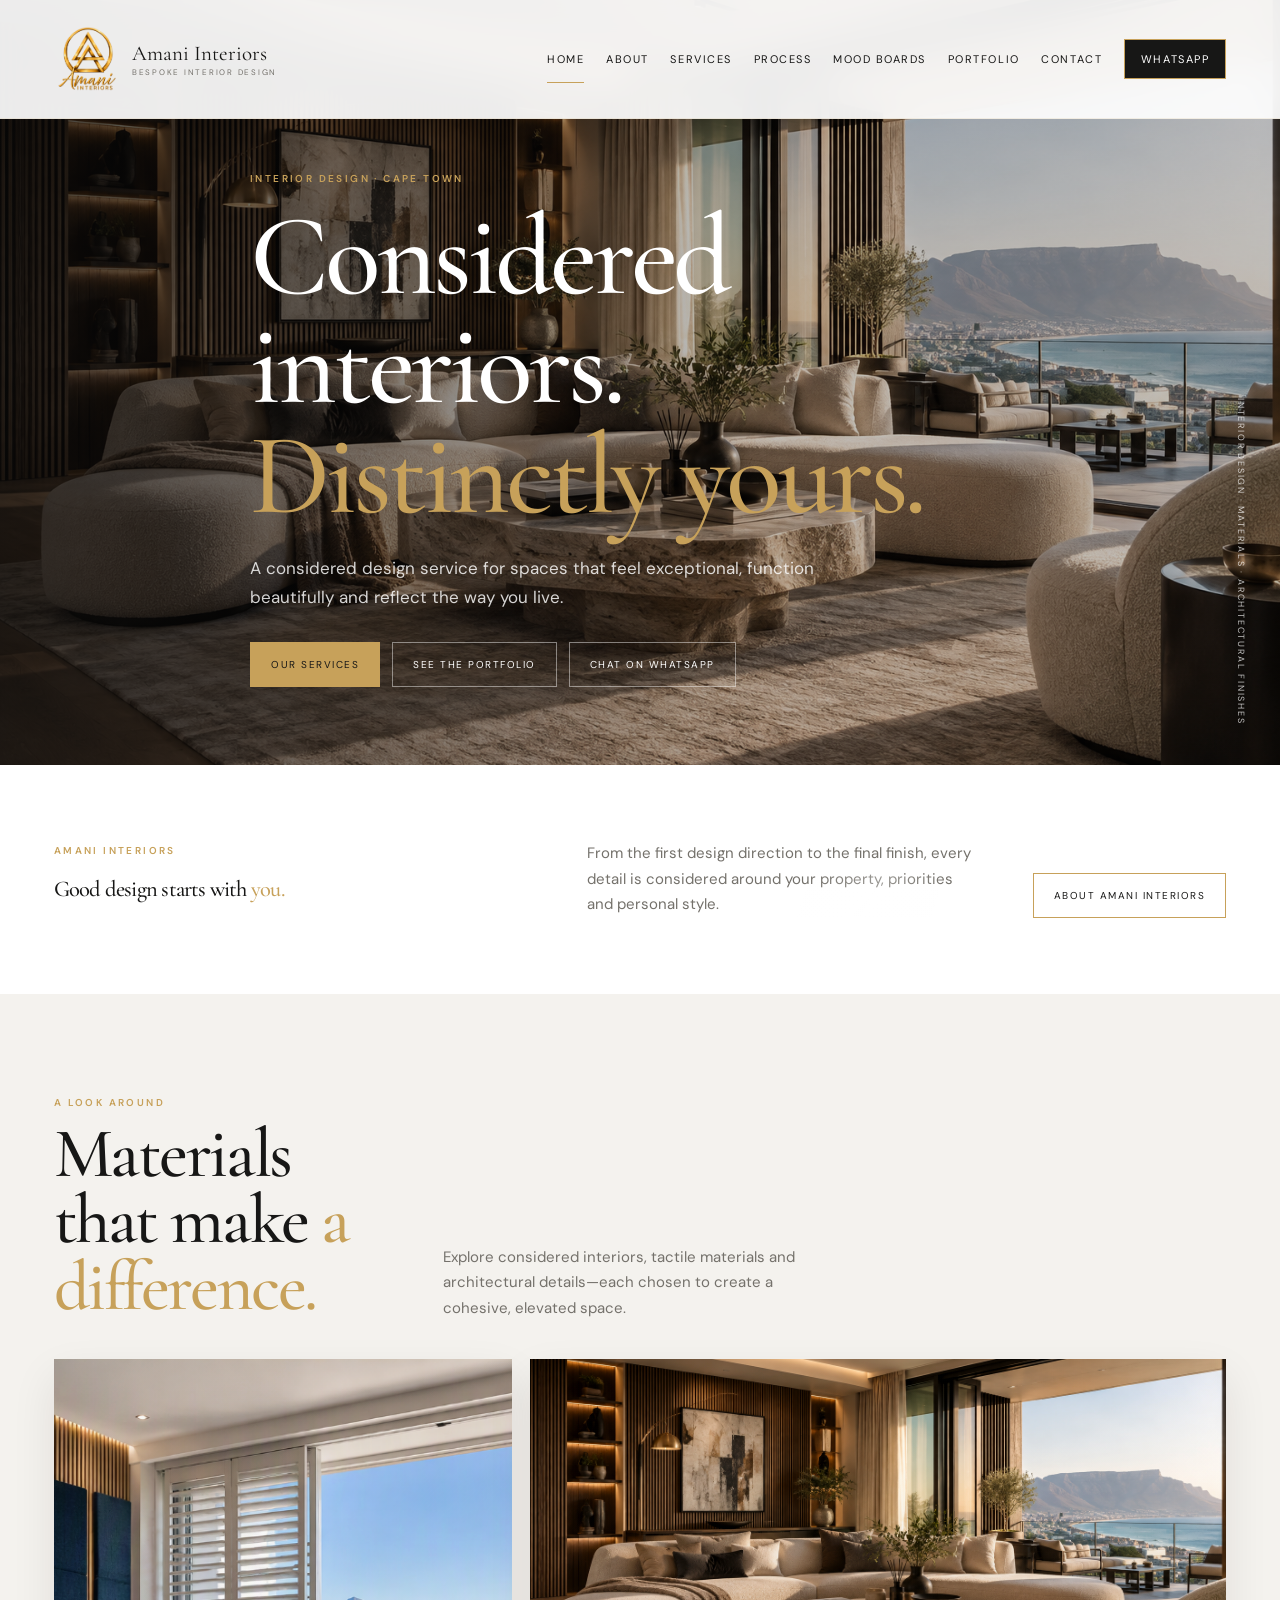
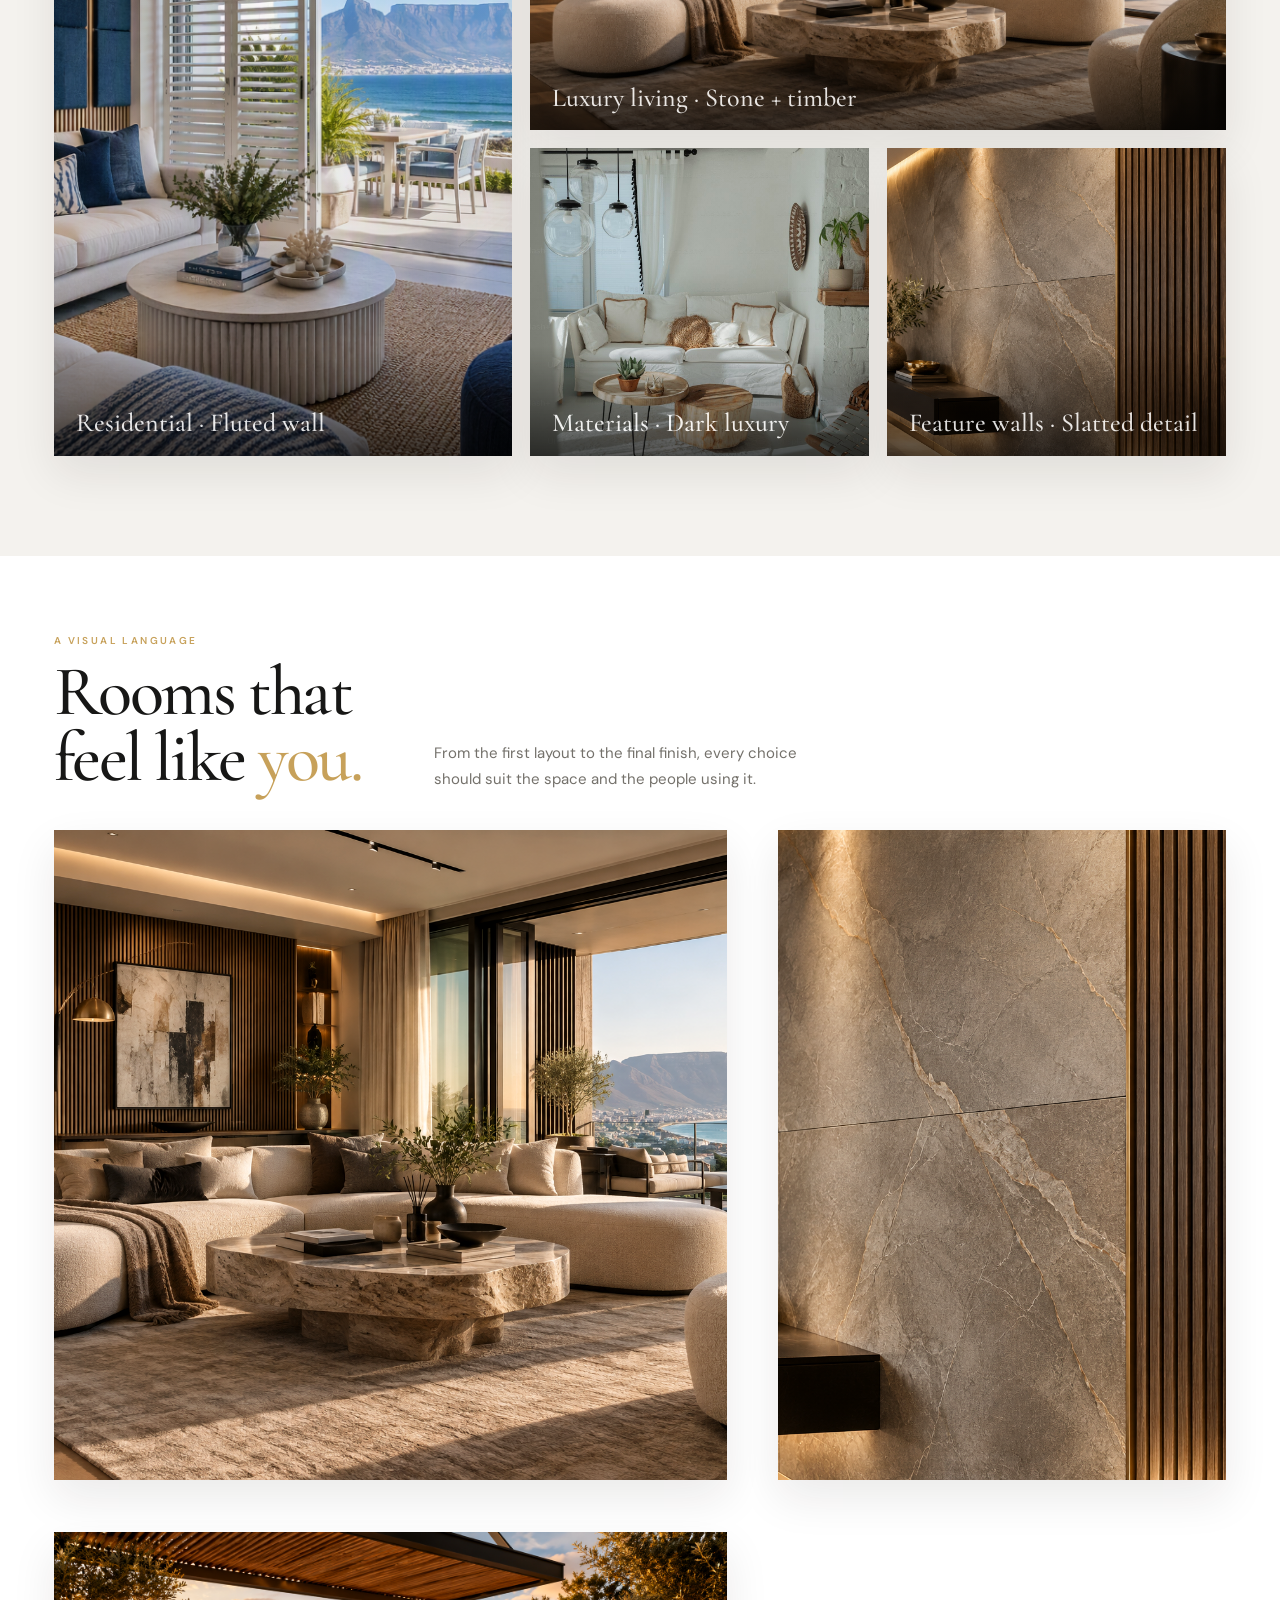
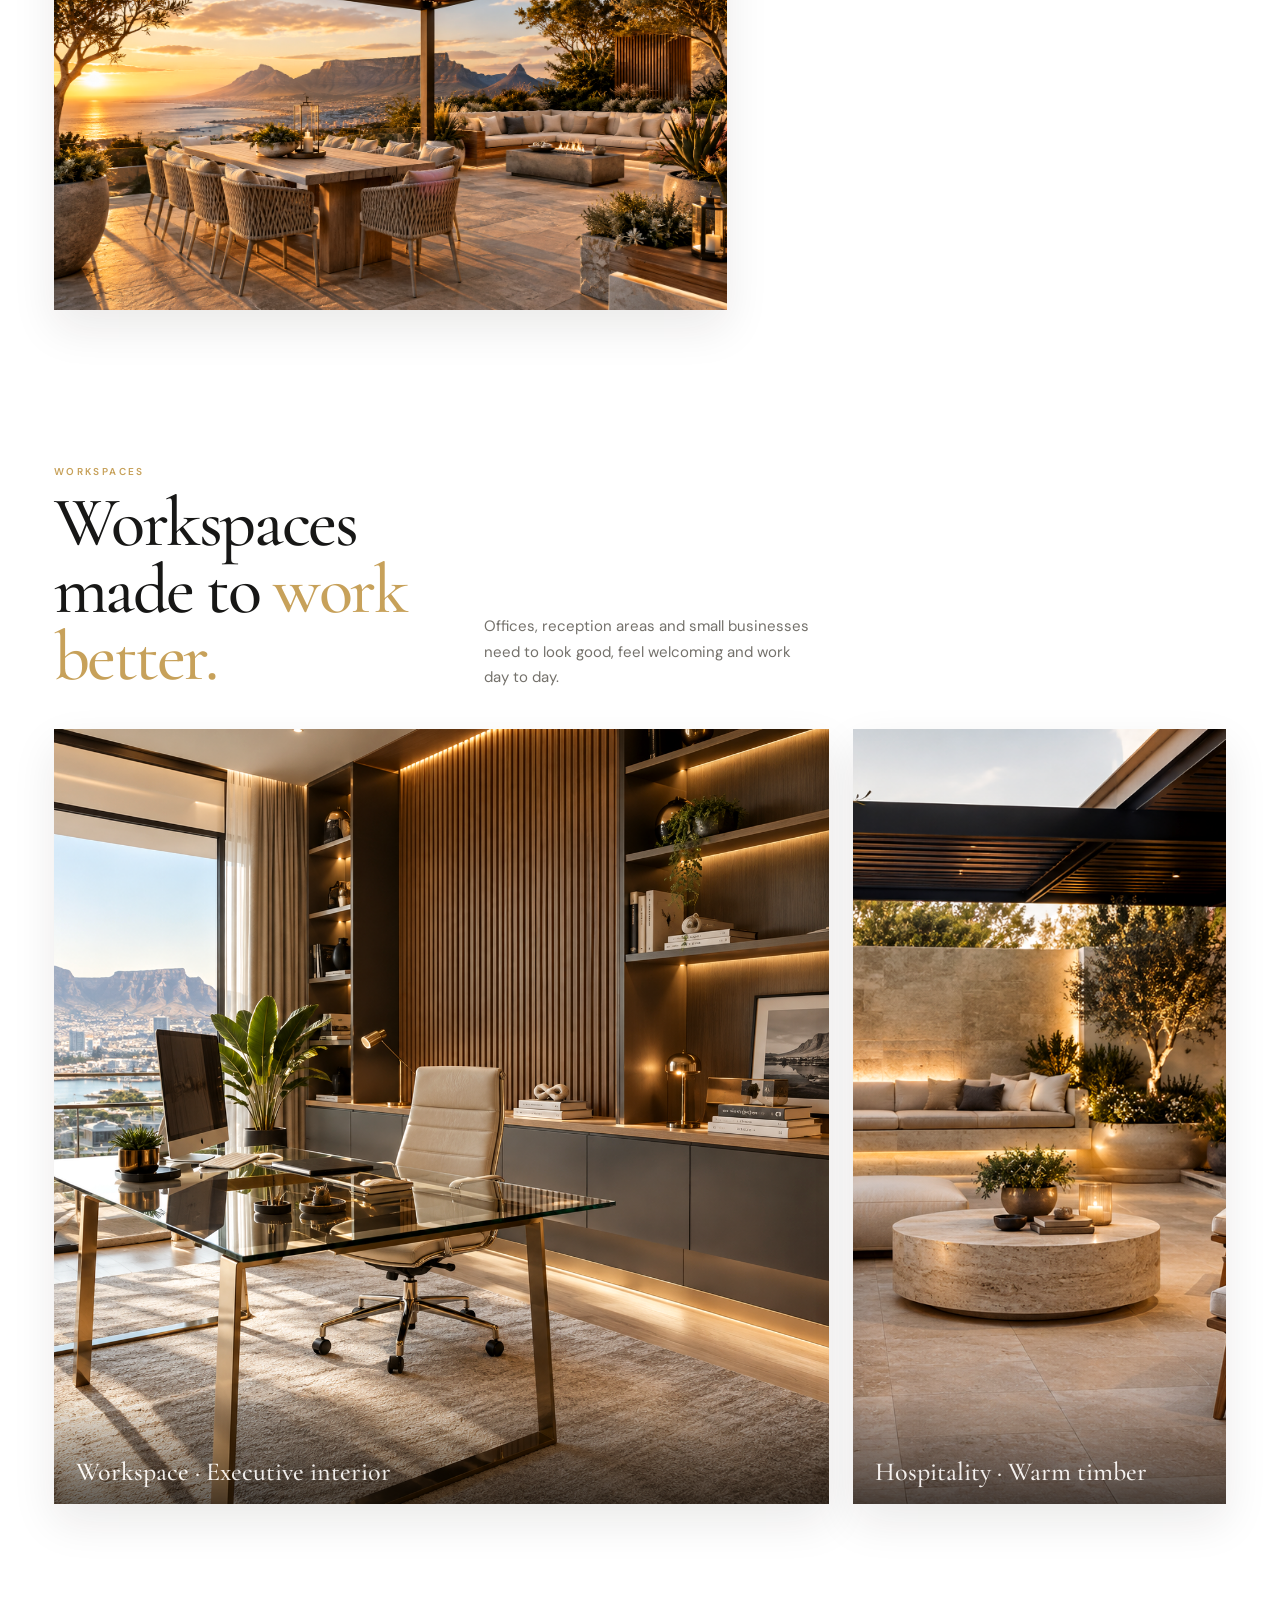
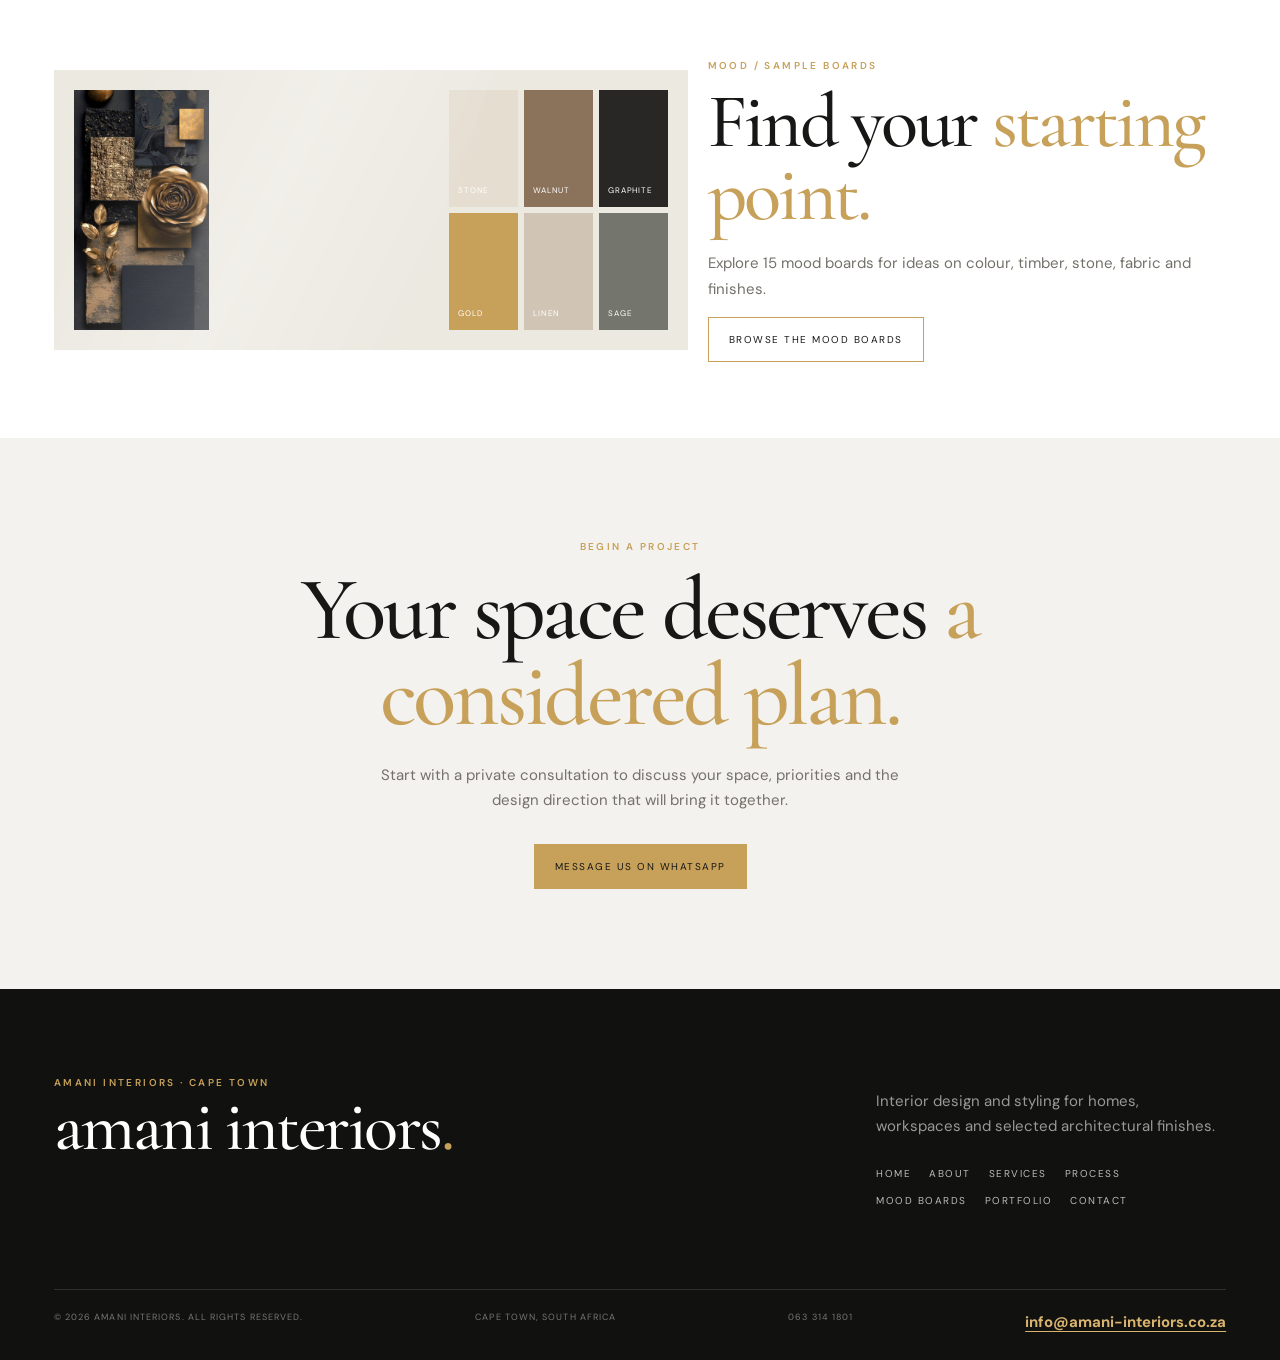
==== commit b11ba794: "Add files via upload" ====
--- a/index.html
+++ b/index.html
@@ -25,4 +25,4 @@
 <section class="section-sm"><div class="wrap mini-board"><div class="board-visual reveal"><img src="assets/IMG-20261007-WA0001.jpg" alt="Dark gold and graphite interior material mood board reference" loading="lazy"><div class="swatches"><span class="swatch" style="background:#e5ddd0">Stone</span><span class="swatch" style="background:#8b725b">Walnut</span><span class="swatch" style="background:#282725">Graphite</span><span class="swatch" style="background:#c7a15a">Gold</span><span class="swatch" style="background:#d0c5b5">Linen</span><span class="swatch" style="background:#74766d">Sage</span></div></div><div class="reveal delay-1"><div class="eyebrow">Mood / Sample Boards</div><h2 class="display" style="font-size:clamp(50px,6vw,85px);margin:12px 0 20px">Find your <span class="gold">starting point.</span></h2><p style="color:var(--gray)">Explore 15 mood boards for ideas on colour, timber, stone, fabric and finishes.</p><a class="btn" href="mood-boards.html">Browse the Mood Boards</a></div></div></section>
 
 <section class="cta-band"><div class="eyebrow">Begin a project</div><h2 class="display">Your space deserves <span class="gold">a considered plan.</span></h2><p>Start with a private consultation to discuss your space, priorities and the design direction that will bring it together.</p><a class="btn gold-btn" data-whatsapp target="_blank" rel="noopener">Message us on WhatsApp</a></section></main>
-<footer class="footer"><div class="wrap"><div class="footer-top"><div><div class="eyebrow">Amani Interiors · Cape Town</div><h2>Amani INTERIORS<span>.</span></h2></div><div class="footer-copy"><p>Interior design and styling for homes, workspaces and selected architectural finishes.</p><div class="footer-links"><a href="index.html">Home</a><a href="about.html">About</a><a href="services.html">Services</a><a href="process.html">Process</a><a href="mood-boards.html">Mood Boards</a><a href="portfolio.html">Portfolio</a><a href="contact.html">Contact</a></div></div></div><div class="footer-bottom"><span>© 2026 Amani Interiors. All rights reserved.</span><span>Cape Town, South Africa</span><span>063 314 1801</span><span><a class="footer-email" href="mailto:info@amani-interiors.co.za">info@amani-interiors.co.za</a></span></div></div></footer><script src="script.js"></script></body></html>
+<footer class="footer"><div class="wrap"><div class="footer-top"><div><div class="eyebrow">Amani Interiors · Cape Town</div><h2>amani interiors<span>.</span></h2></div><div class="footer-copy"><p>Interior design and styling for homes, workspaces and selected architectural finishes.</p><div class="footer-links"><a href="index.html">Home</a><a href="about.html">About</a><a href="services.html">Services</a><a href="process.html">Process</a><a href="mood-boards.html">Mood Boards</a><a href="portfolio.html">Portfolio</a><a href="contact.html">Contact</a></div></div></div><div class="footer-bottom"><span>© 2026 Amani Interiors. All rights reserved.</span><span>Cape Town, South Africa</span><span>063 314 1801</span><span><a class="footer-email" href="mailto:info@amani-interiors.co.za">info@amani-interiors.co.za</a></span></div></div></footer><script src="script.js"></script></body></html>
--- a/styles.css
+++ b/styles.css
@@ -606,3 +606,14 @@
 .footer-email{display:inline-block;color:var(--gold)!important;font-size:13px;font-weight:600;letter-spacing:.02em;text-transform:none;text-decoration:underline;text-decoration-color:rgba(255,255,255,.45);text-underline-offset:4px;overflow-wrap:anywhere}
 .footer-email:hover{color:#fff!important;text-decoration-color:var(--gold)}
 @media(max-width:560px){.footer-email{font-size:14px}}
+
+
+/* FINAL FOOTER FIX: visibly smaller brand wordmark and prominent email link. */
+.footer h2 { font-size: clamp(34px, 5.5vw, 76px) !important; line-height: 1.02 !important; letter-spacing: -0.035em !important; overflow-wrap: anywhere; }
+.footer-bottom a.footer-email { color: #d9b46f !important; font-size: 15px !important; font-weight: 700 !important; letter-spacing: 0 !important; text-transform: none !important; text-decoration: underline !important; text-decoration-color: #d9b46f !important; text-underline-offset: 4px !important; }
+.footer-bottom a.footer-email:hover { color: #ffffff !important; }
+@media (max-width: 560px) { .footer h2 { font-size: clamp(32px, 9vw, 46px) !important; line-height: 1.05 !important; } .footer-bottom a.footer-email { font-size: 15px !important; } }
+
+
+/* Footer brand wordmark: preserve the requested lowercase styling. */
+.footer h2 { text-transform: none !important; }
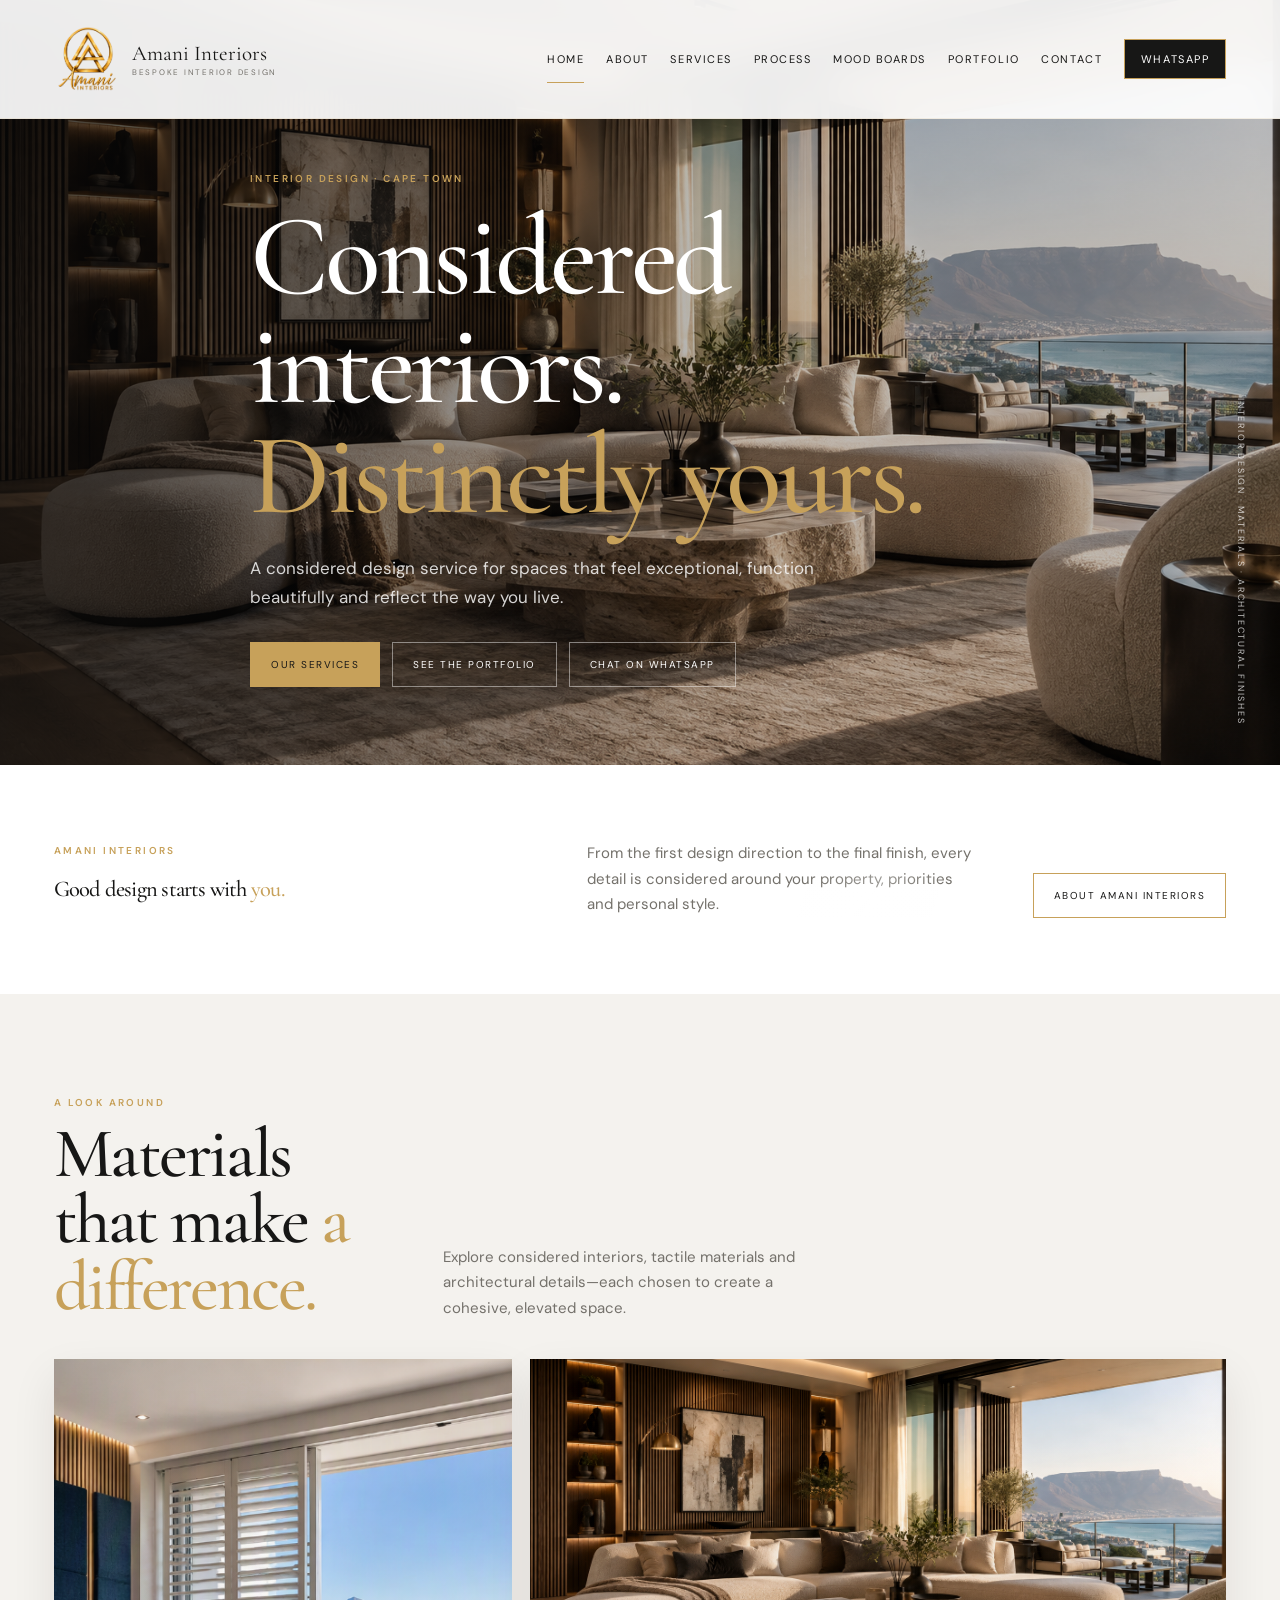
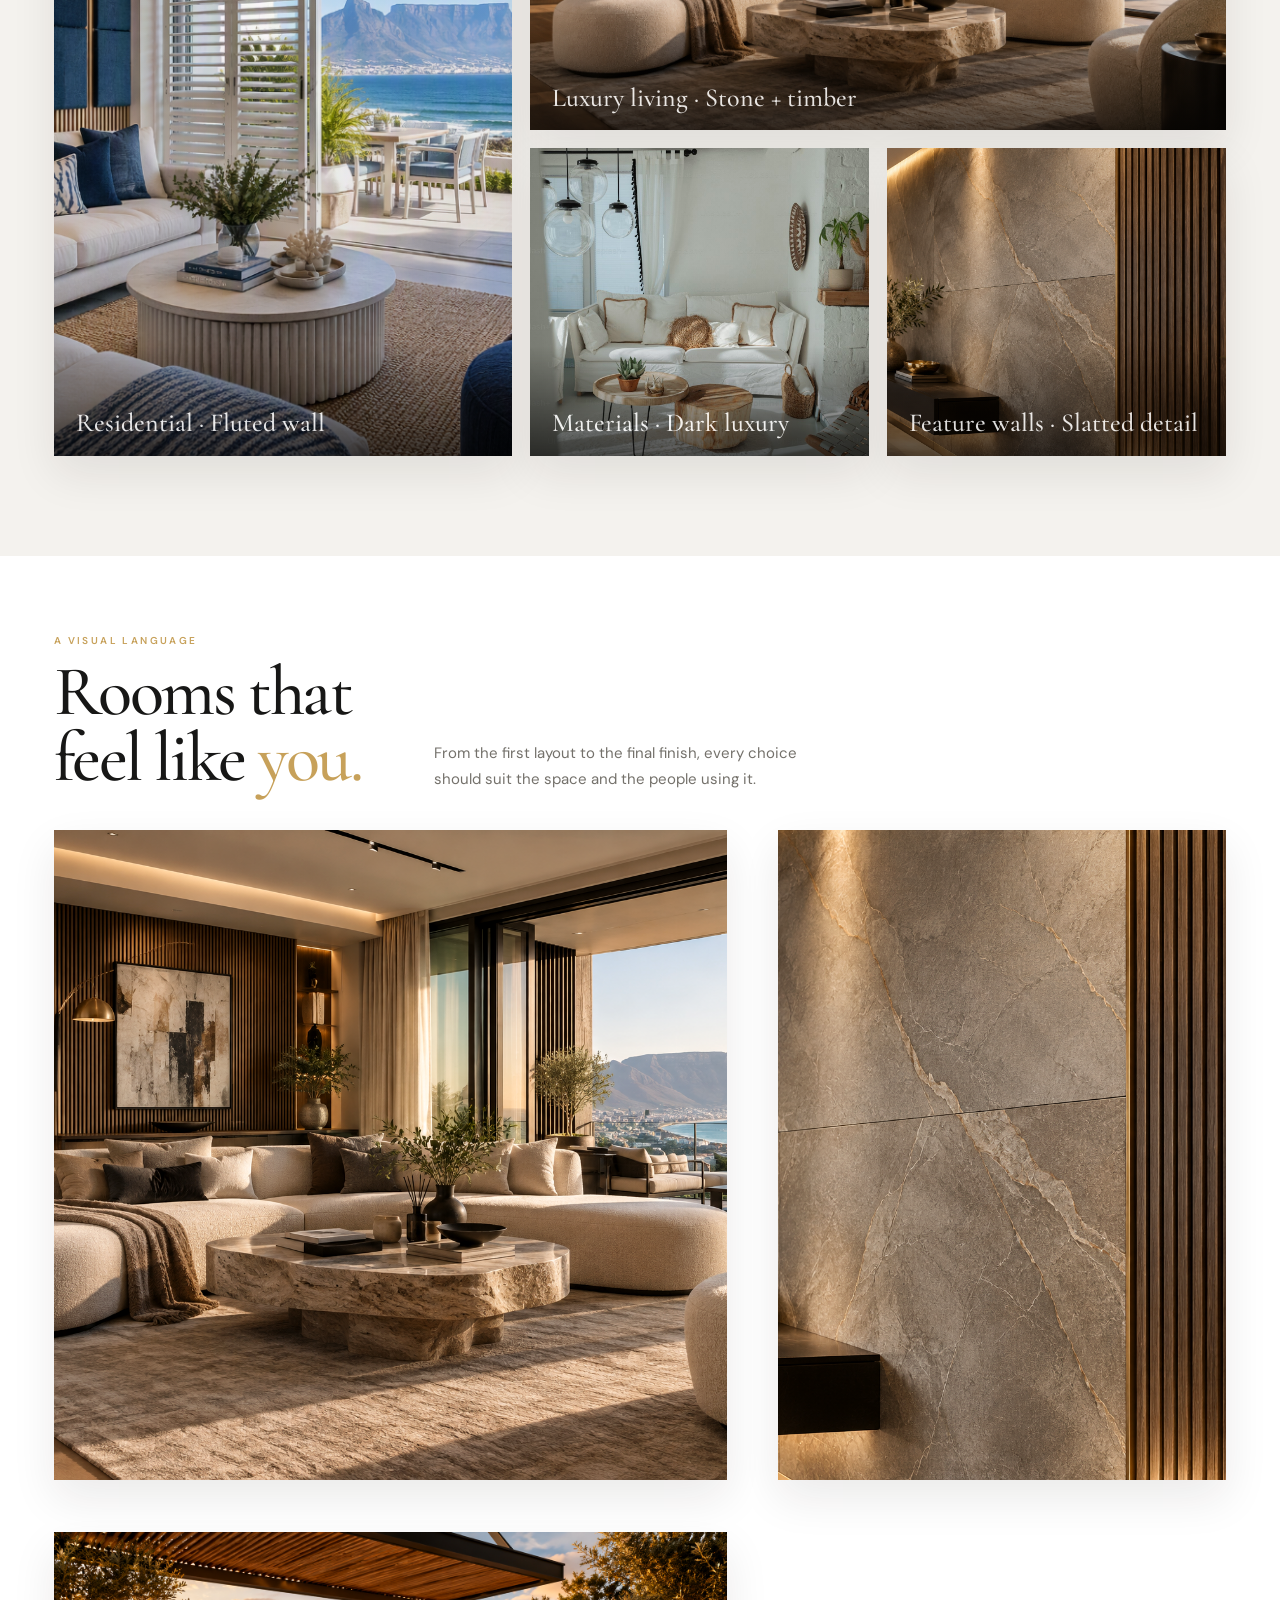
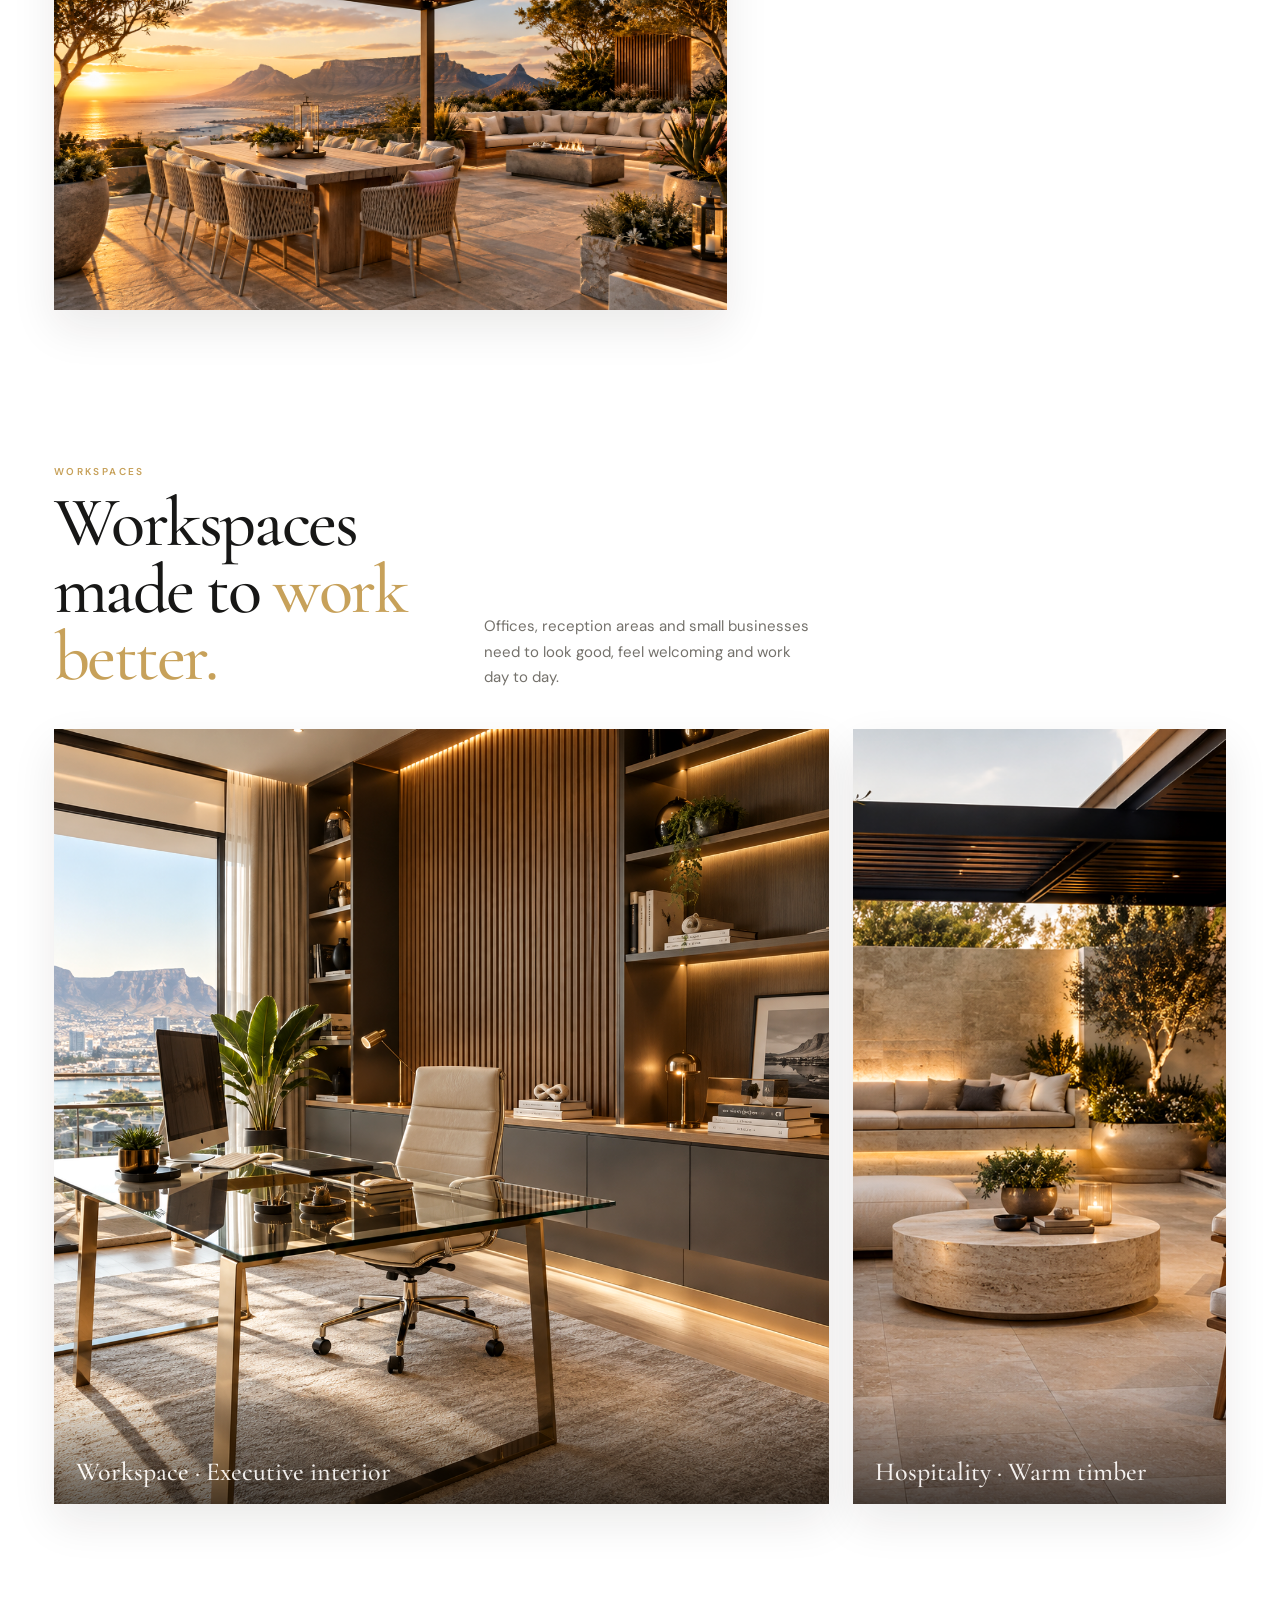
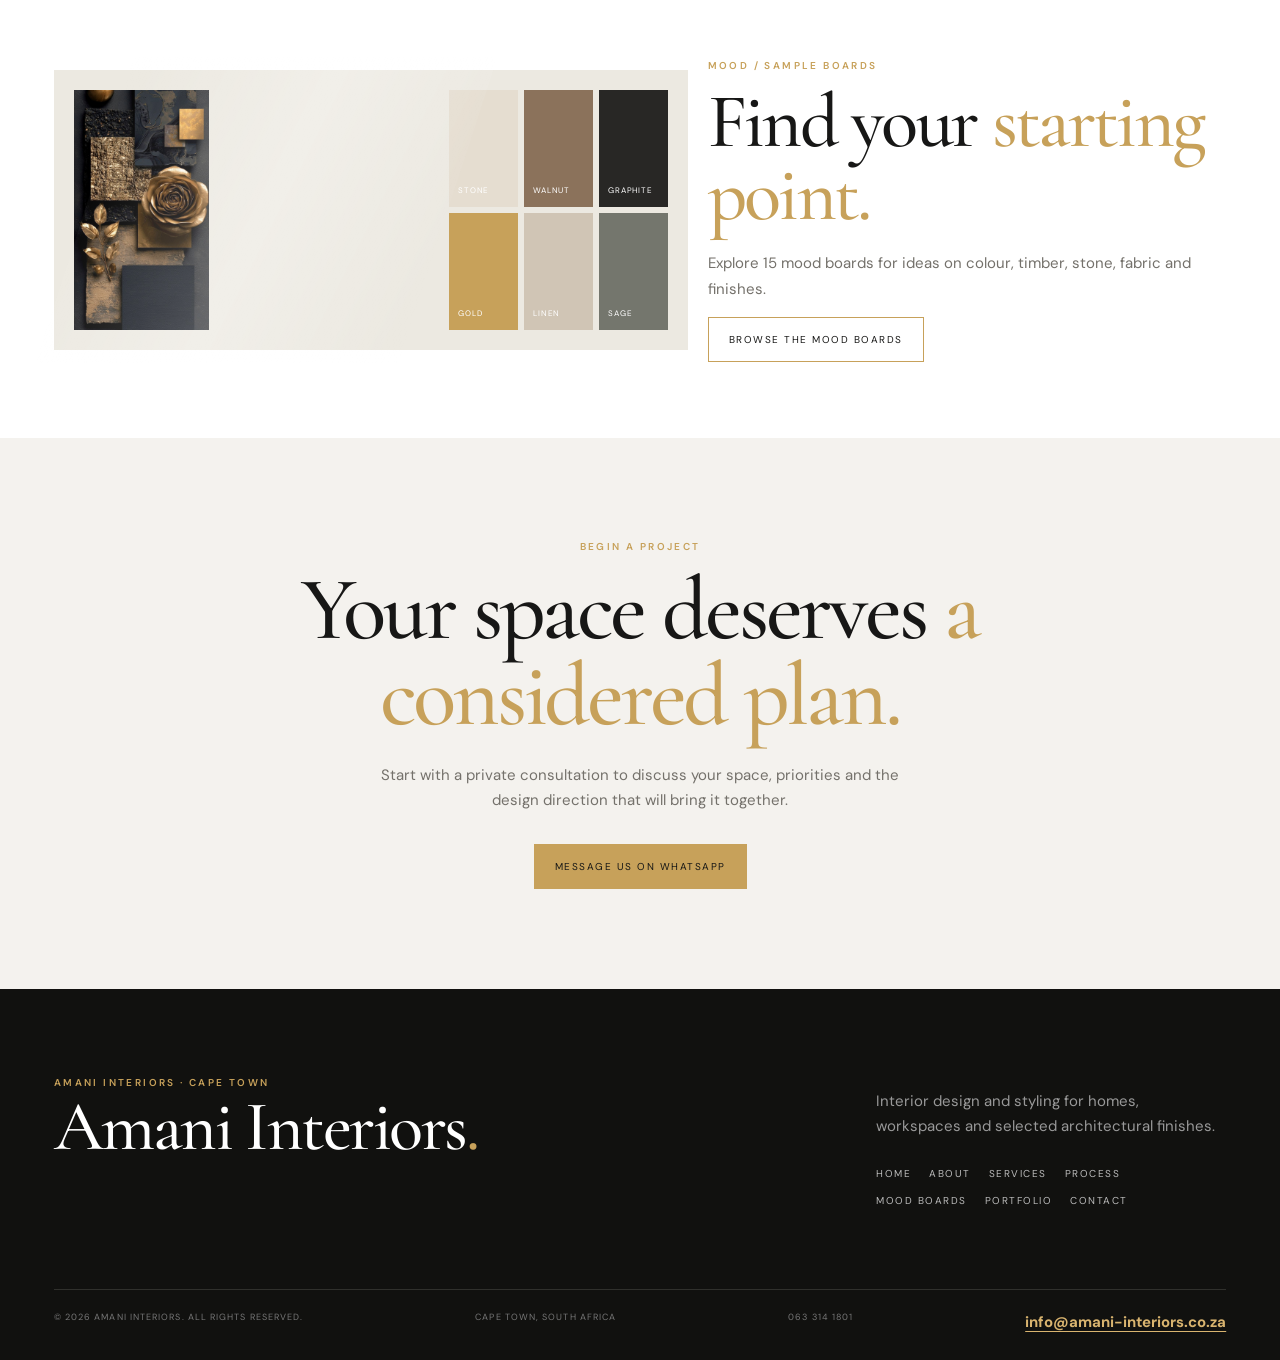
==== commit 55dbeb3a: "Add files via upload" ====
--- a/index.html
+++ b/index.html
@@ -25,4 +25,4 @@
 <section class="section-sm"><div class="wrap mini-board"><div class="board-visual reveal"><img src="assets/IMG-20261007-WA0001.jpg" alt="Dark gold and graphite interior material mood board reference" loading="lazy"><div class="swatches"><span class="swatch" style="background:#e5ddd0">Stone</span><span class="swatch" style="background:#8b725b">Walnut</span><span class="swatch" style="background:#282725">Graphite</span><span class="swatch" style="background:#c7a15a">Gold</span><span class="swatch" style="background:#d0c5b5">Linen</span><span class="swatch" style="background:#74766d">Sage</span></div></div><div class="reveal delay-1"><div class="eyebrow">Mood / Sample Boards</div><h2 class="display" style="font-size:clamp(50px,6vw,85px);margin:12px 0 20px">Find your <span class="gold">starting point.</span></h2><p style="color:var(--gray)">Explore 15 mood boards for ideas on colour, timber, stone, fabric and finishes.</p><a class="btn" href="mood-boards.html">Browse the Mood Boards</a></div></div></section>
 
 <section class="cta-band"><div class="eyebrow">Begin a project</div><h2 class="display">Your space deserves <span class="gold">a considered plan.</span></h2><p>Start with a private consultation to discuss your space, priorities and the design direction that will bring it together.</p><a class="btn gold-btn" data-whatsapp target="_blank" rel="noopener">Message us on WhatsApp</a></section></main>
-<footer class="footer"><div class="wrap"><div class="footer-top"><div><div class="eyebrow">Amani Interiors · Cape Town</div><h2>amani interiors<span>.</span></h2></div><div class="footer-copy"><p>Interior design and styling for homes, workspaces and selected architectural finishes.</p><div class="footer-links"><a href="index.html">Home</a><a href="about.html">About</a><a href="services.html">Services</a><a href="process.html">Process</a><a href="mood-boards.html">Mood Boards</a><a href="portfolio.html">Portfolio</a><a href="contact.html">Contact</a></div></div></div><div class="footer-bottom"><span>© 2026 Amani Interiors. All rights reserved.</span><span>Cape Town, South Africa</span><span>063 314 1801</span><span><a class="footer-email" href="mailto:info@amani-interiors.co.za">info@amani-interiors.co.za</a></span></div></div></footer><script src="script.js"></script></body></html>
+<footer class="footer"><div class="wrap"><div class="footer-top"><div><div class="eyebrow">Amani Interiors · Cape Town</div><h2>Amani Interiors<span>.</span></h2></div><div class="footer-copy"><p>Interior design and styling for homes, workspaces and selected architectural finishes.</p><div class="footer-links"><a href="index.html">Home</a><a href="about.html">About</a><a href="services.html">Services</a><a href="process.html">Process</a><a href="mood-boards.html">Mood Boards</a><a href="portfolio.html">Portfolio</a><a href="contact.html">Contact</a></div></div></div><div class="footer-bottom"><span>© 2026 Amani Interiors. All rights reserved.</span><span>Cape Town, South Africa</span><span>063 314 1801</span><span><a class="footer-email" href="mailto:info@amani-interiors.co.za">info@amani-interiors.co.za</a></span></div></div></footer><script src="script.js"></script></body></html>
--- a/styles.css
+++ b/styles.css
@@ -617,3 +617,7 @@
 
 /* Footer brand wordmark: preserve the requested lowercase styling. */
 .footer h2 { text-transform: none !important; }
+
+
+/* Enforce fully lowercase footer wordmark, regardless of inherited typography rules. */
+.footer h2 { text-transform: none !important; }
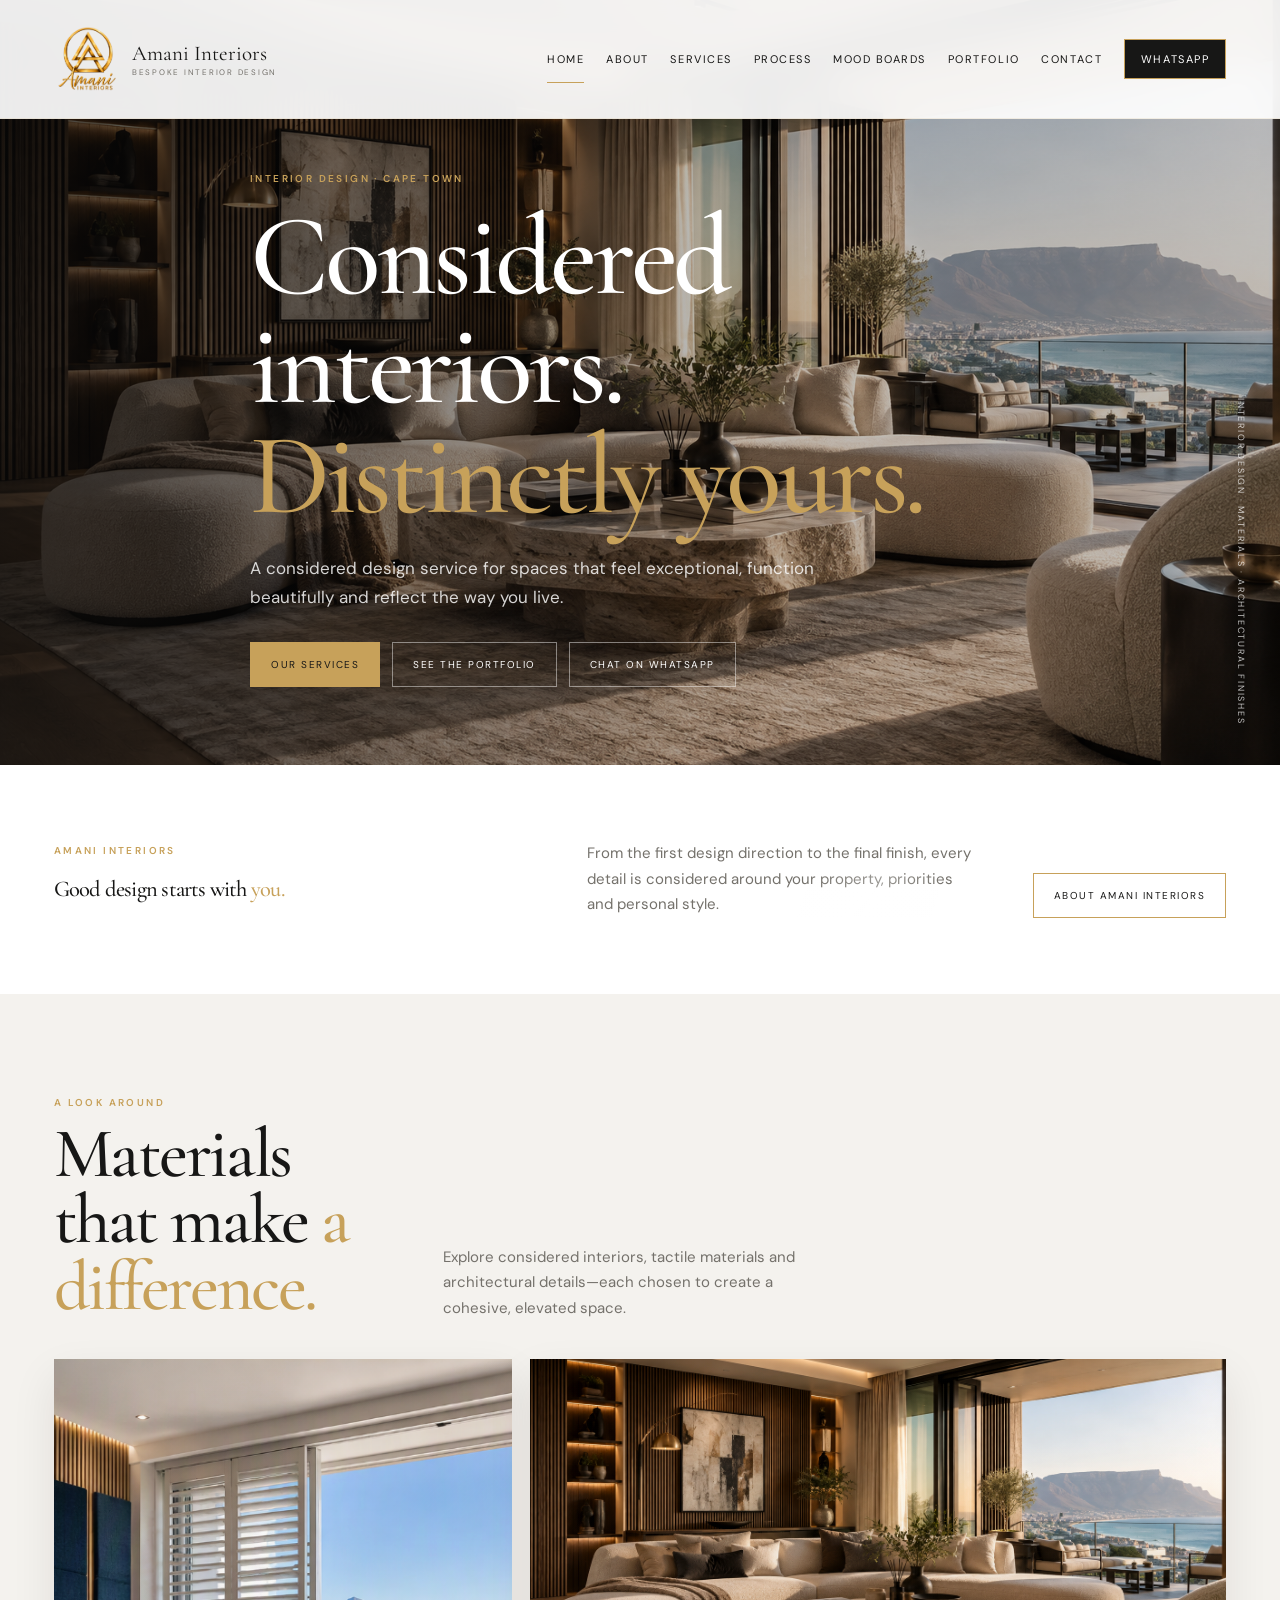
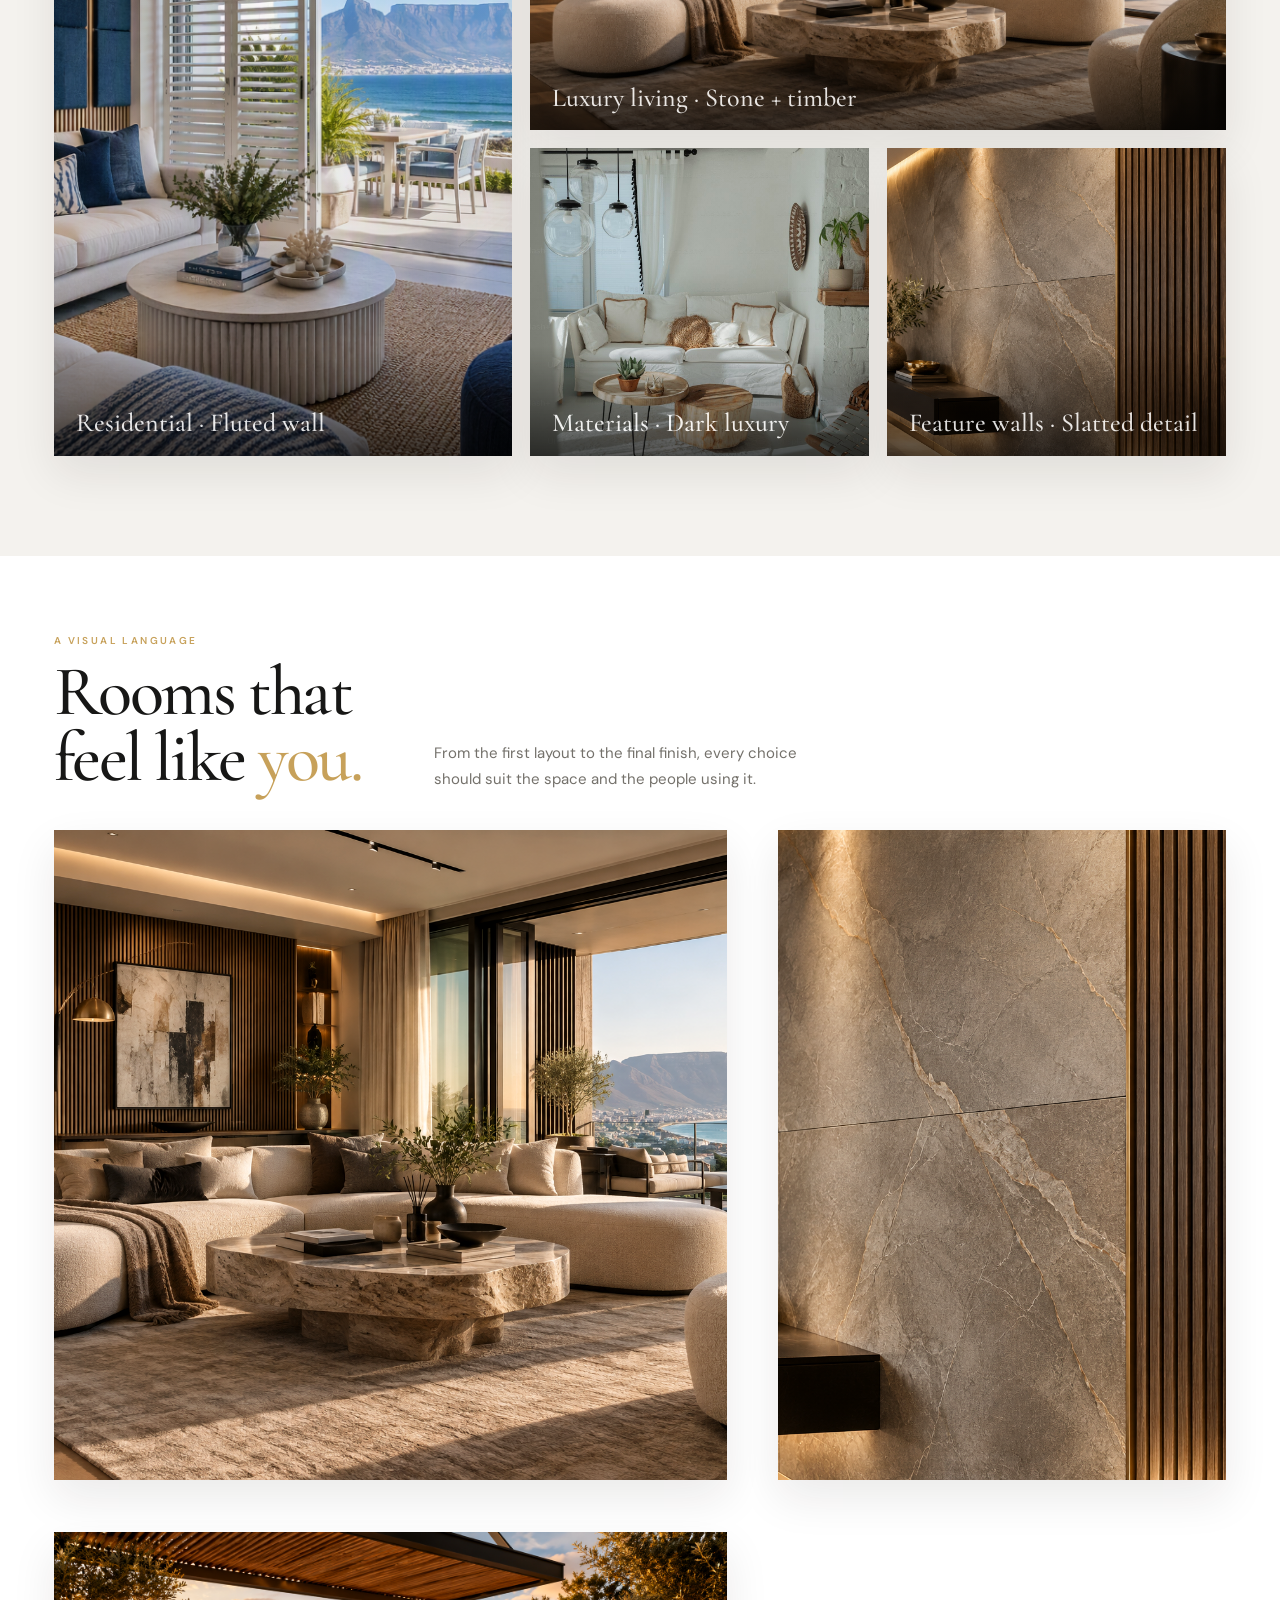
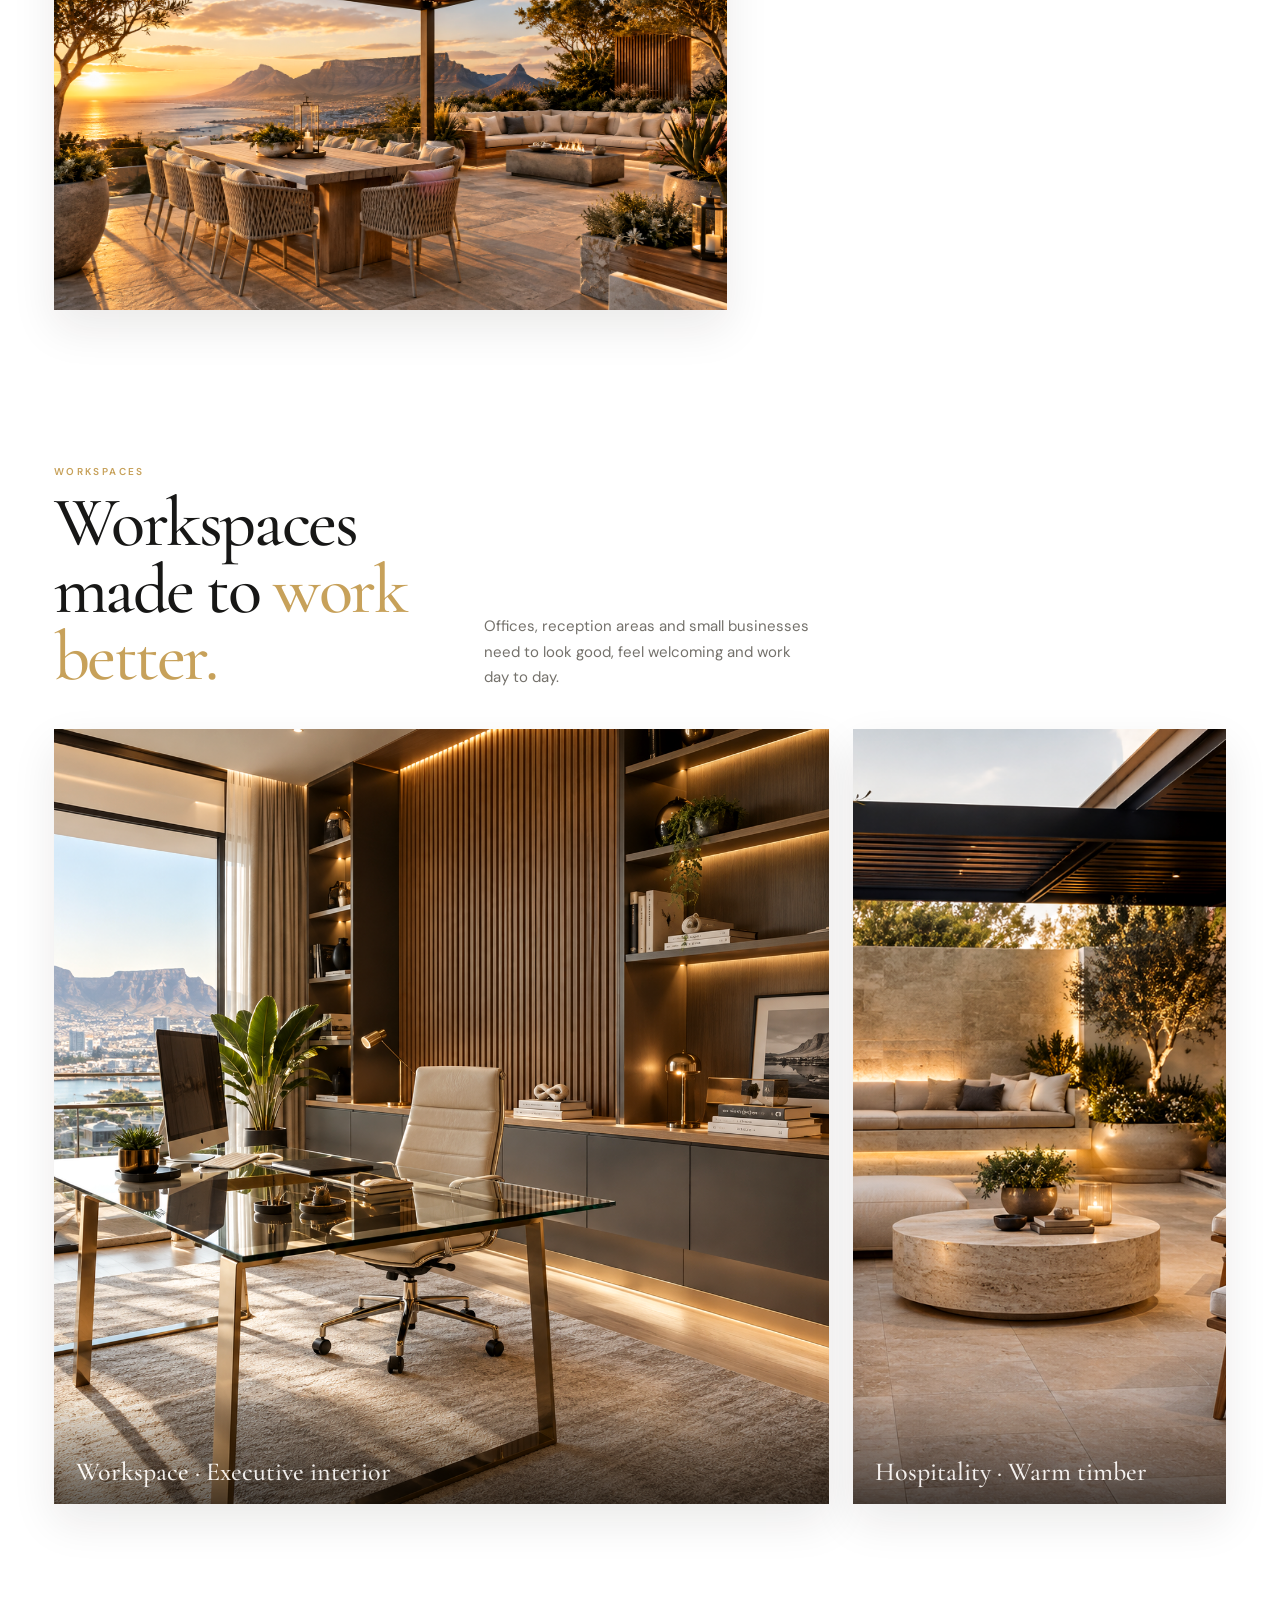
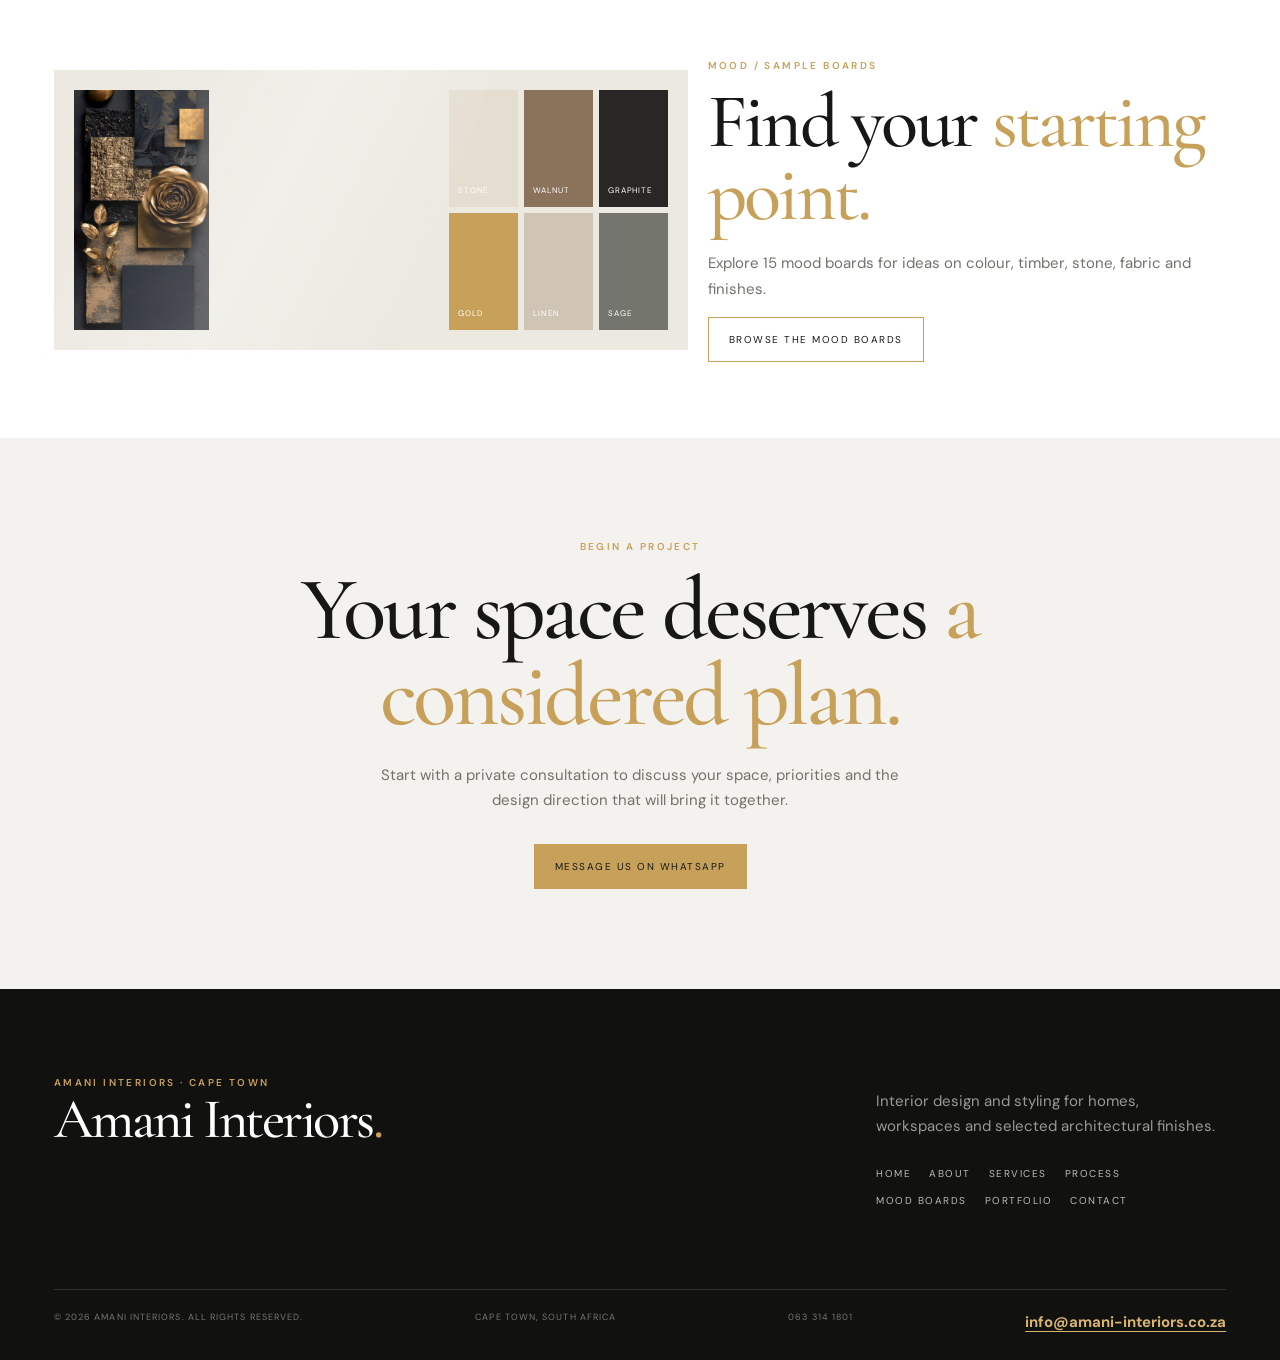
==== commit 563fdb74: "Add files via upload" ====
--- a/index.html
+++ b/index.html
@@ -25,4 +25,4 @@
 <section class="section-sm"><div class="wrap mini-board"><div class="board-visual reveal"><img src="assets/IMG-20261007-WA0001.jpg" alt="Dark gold and graphite interior material mood board reference" loading="lazy"><div class="swatches"><span class="swatch" style="background:#e5ddd0">Stone</span><span class="swatch" style="background:#8b725b">Walnut</span><span class="swatch" style="background:#282725">Graphite</span><span class="swatch" style="background:#c7a15a">Gold</span><span class="swatch" style="background:#d0c5b5">Linen</span><span class="swatch" style="background:#74766d">Sage</span></div></div><div class="reveal delay-1"><div class="eyebrow">Mood / Sample Boards</div><h2 class="display" style="font-size:clamp(50px,6vw,85px);margin:12px 0 20px">Find your <span class="gold">starting point.</span></h2><p style="color:var(--gray)">Explore 15 mood boards for ideas on colour, timber, stone, fabric and finishes.</p><a class="btn" href="mood-boards.html">Browse the Mood Boards</a></div></div></section>
 
 <section class="cta-band"><div class="eyebrow">Begin a project</div><h2 class="display">Your space deserves <span class="gold">a considered plan.</span></h2><p>Start with a private consultation to discuss your space, priorities and the design direction that will bring it together.</p><a class="btn gold-btn" data-whatsapp target="_blank" rel="noopener">Message us on WhatsApp</a></section></main>
-<footer class="footer"><div class="wrap"><div class="footer-top"><div><div class="eyebrow">Amani Interiors · Cape Town</div><h2>Amani Interiors<span>.</span></h2></div><div class="footer-copy"><p>Interior design and styling for homes, workspaces and selected architectural finishes.</p><div class="footer-links"><a href="index.html">Home</a><a href="about.html">About</a><a href="services.html">Services</a><a href="process.html">Process</a><a href="mood-boards.html">Mood Boards</a><a href="portfolio.html">Portfolio</a><a href="contact.html">Contact</a></div></div></div><div class="footer-bottom"><span>© 2026 Amani Interiors. All rights reserved.</span><span>Cape Town, South Africa</span><span>063 314 1801</span><span><a class="footer-email" href="mailto:info@amani-interiors.co.za">info@amani-interiors.co.za</a></span></div></div></footer><script src="script.js"></script></body></html>
+<footer class="footer"><div class="wrap"><div class="footer-top"><div><div class="eyebrow">Amani Interiors · Cape Town</div><h2 class="footer-wordmark">Amani Interiors<span>.</span></h2></div><div class="footer-copy"><p>Interior design and styling for homes, workspaces and selected architectural finishes.</p><div class="footer-links"><a href="index.html">Home</a><a href="about.html">About</a><a href="services.html">Services</a><a href="process.html">Process</a><a href="mood-boards.html">Mood Boards</a><a href="portfolio.html">Portfolio</a><a href="contact.html">Contact</a></div></div></div><div class="footer-bottom"><span>© 2026 Amani Interiors. All rights reserved.</span><span>Cape Town, South Africa</span><span>063 314 1801</span><span><a class="footer-email" href="mailto:info@amani-interiors.co.za">info@amani-interiors.co.za</a></span></div></div></footer><script src="script.js"></script></body></html>
--- a/styles.css
+++ b/styles.css
@@ -621,3 +621,27 @@
 
 /* Enforce fully lowercase footer wordmark, regardless of inherited typography rules. */
 .footer h2 { text-transform: none !important; }
+
+
+/* Final footer wordmark correction: exact title case and a smaller, consistent size. */
+.footer h2.footer-wordmark, .footer .footer-wordmark {
+  text-transform: none !important;
+  font-size: clamp(32px, 4.4vw, 64px) !important;
+  line-height: 1 !important;
+  letter-spacing: -0.045em !important;
+  font-variant: normal !important;
+}
+.footer h2.footer-wordmark span { color: var(--gold) !important; }
+.footer .footer-email {
+  color: var(--gold) !important;
+  font-size: 14px !important;
+  font-weight: 600 !important;
+  text-transform: none !important;
+  letter-spacing: 0 !important;
+  text-decoration: underline !important;
+  text-underline-offset: 3px;
+}
+@media (max-width: 600px) {
+  .footer h2.footer-wordmark, .footer .footer-wordmark { font-size: clamp(30px, 8vw, 42px) !important; }
+  .footer .footer-email { overflow-wrap: anywhere; }
+}
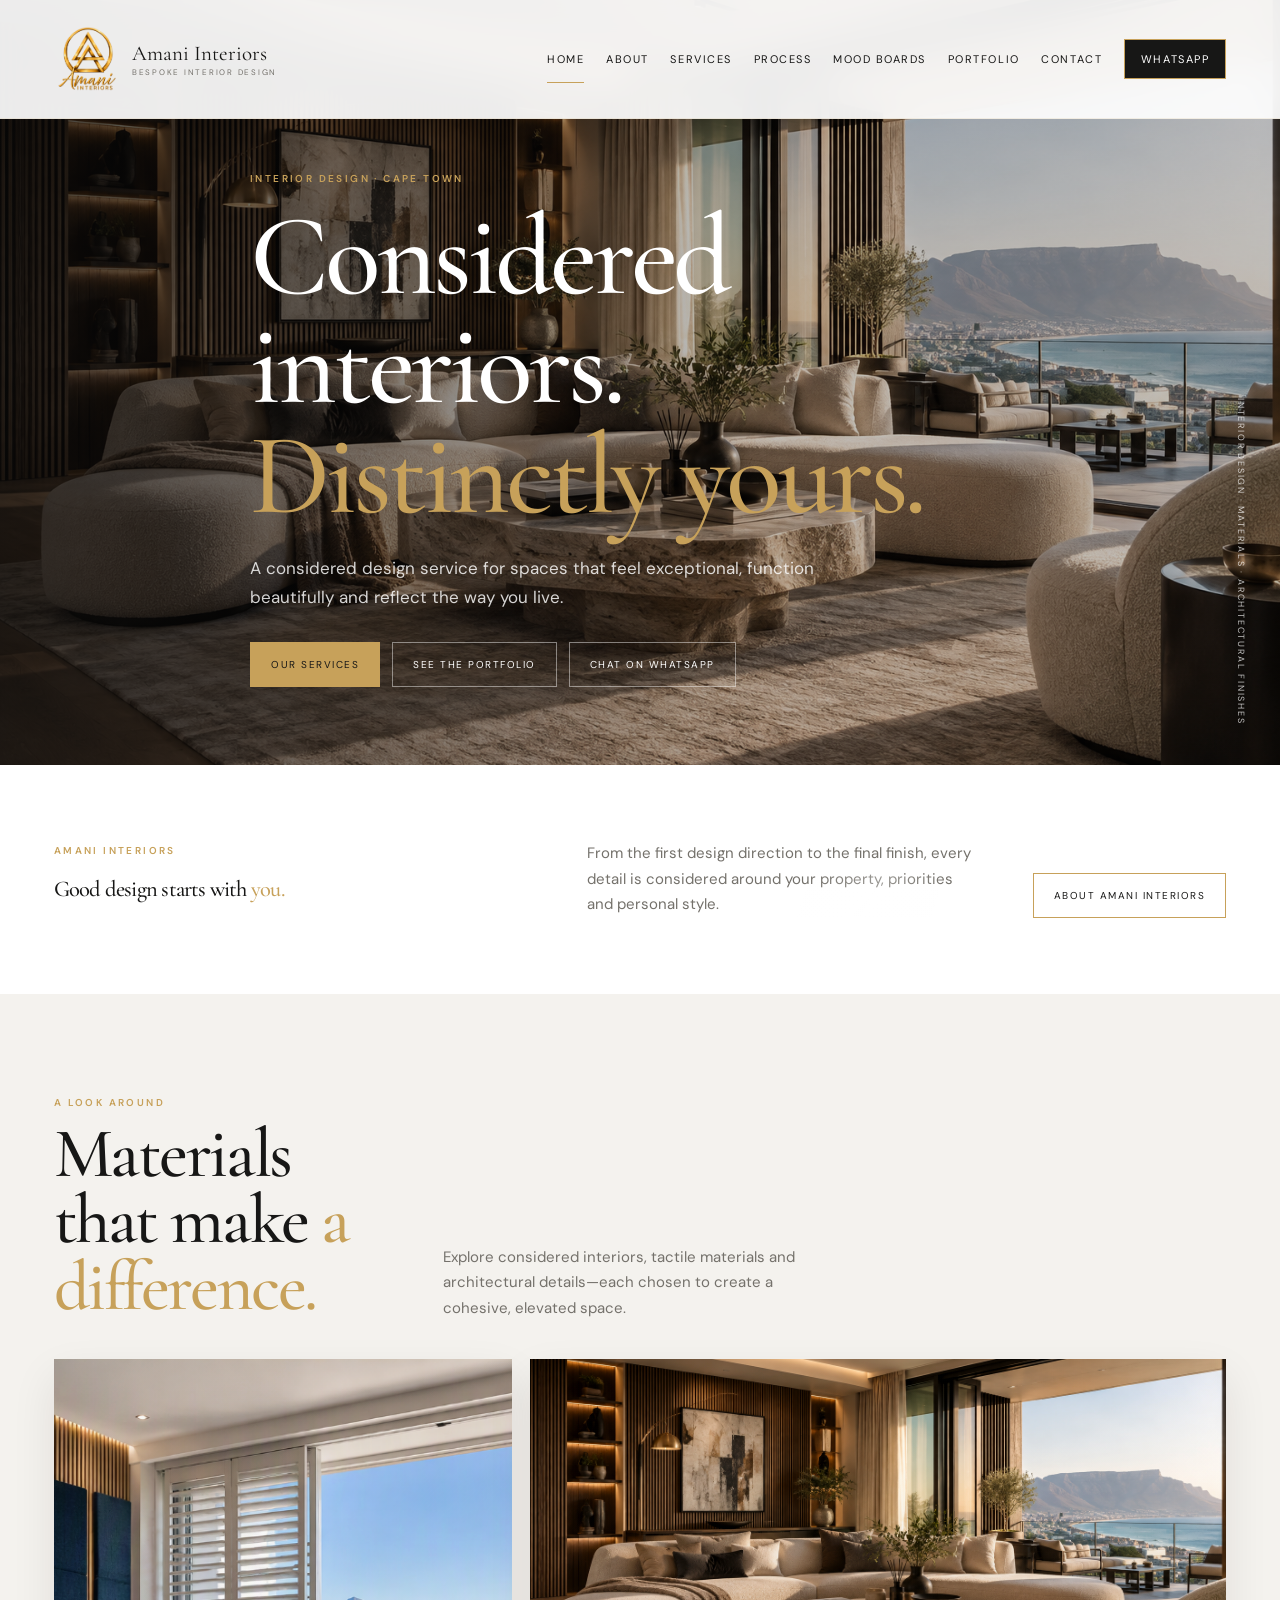
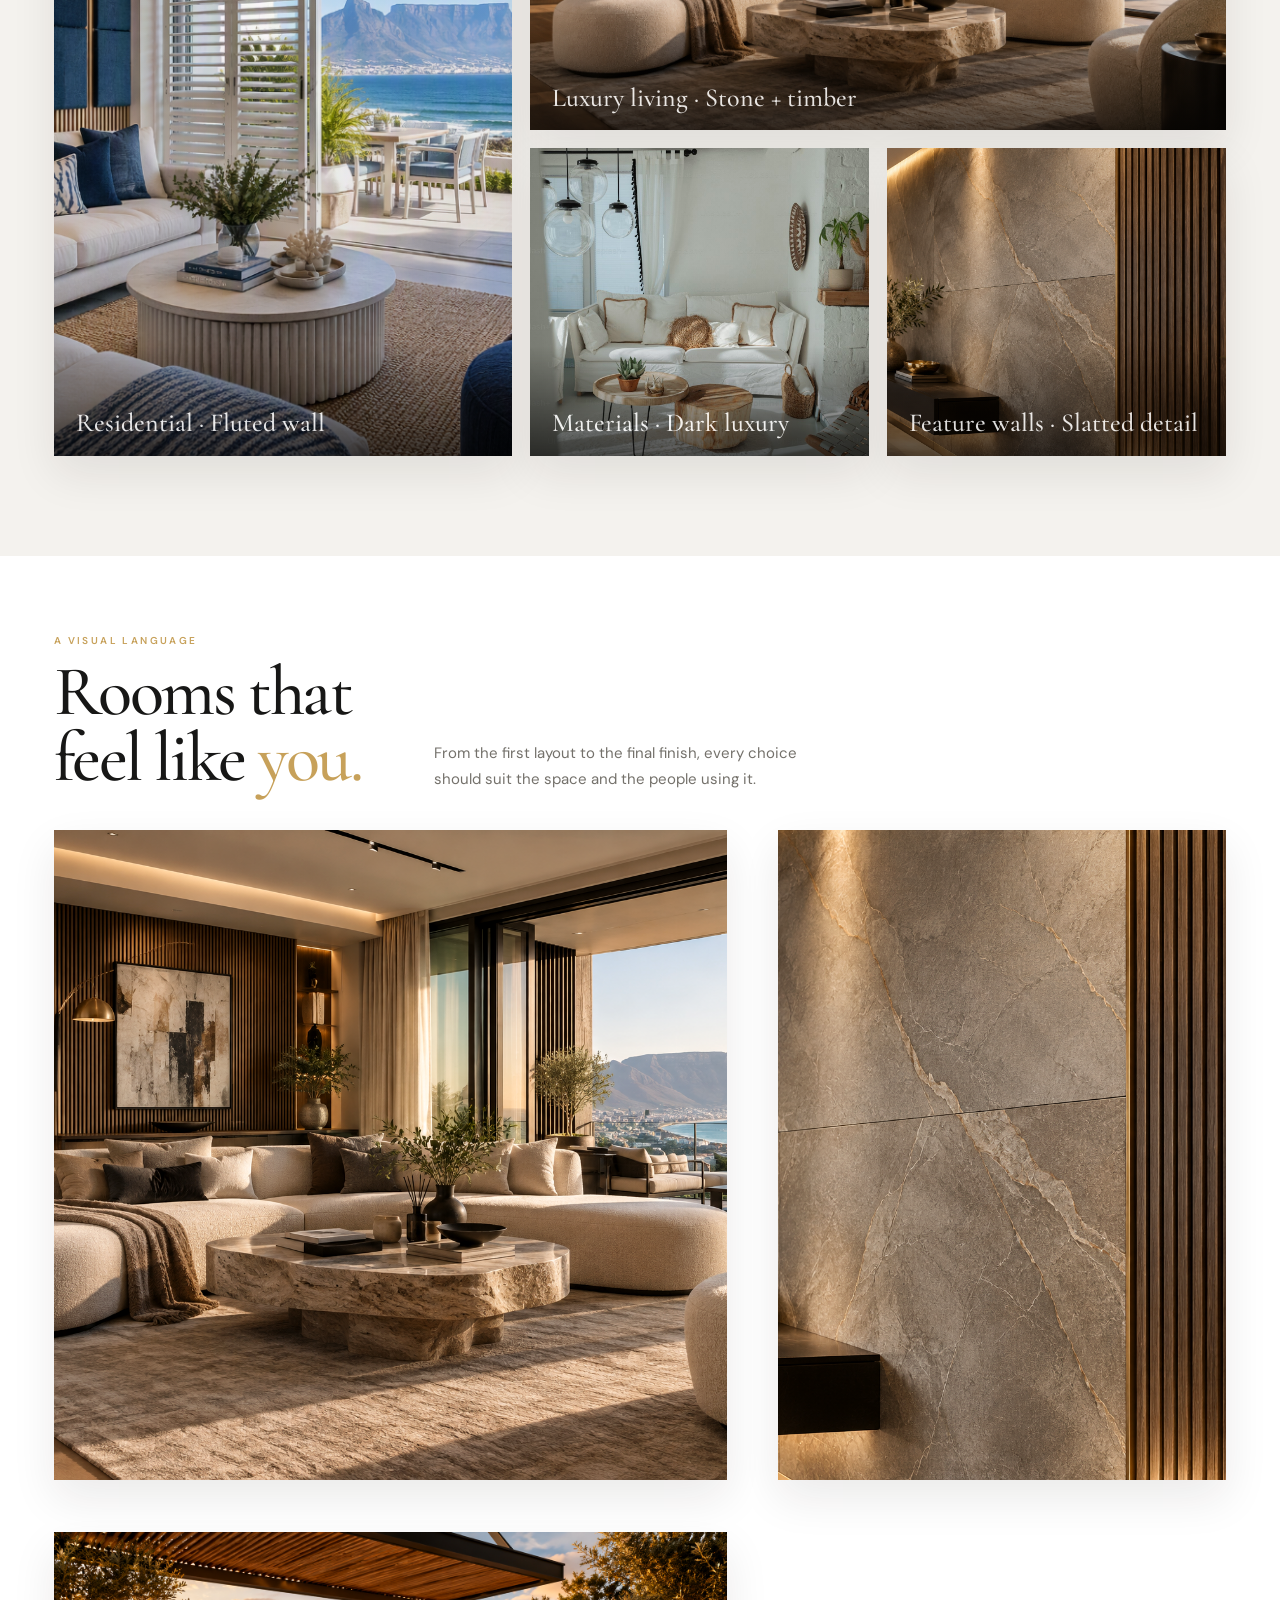
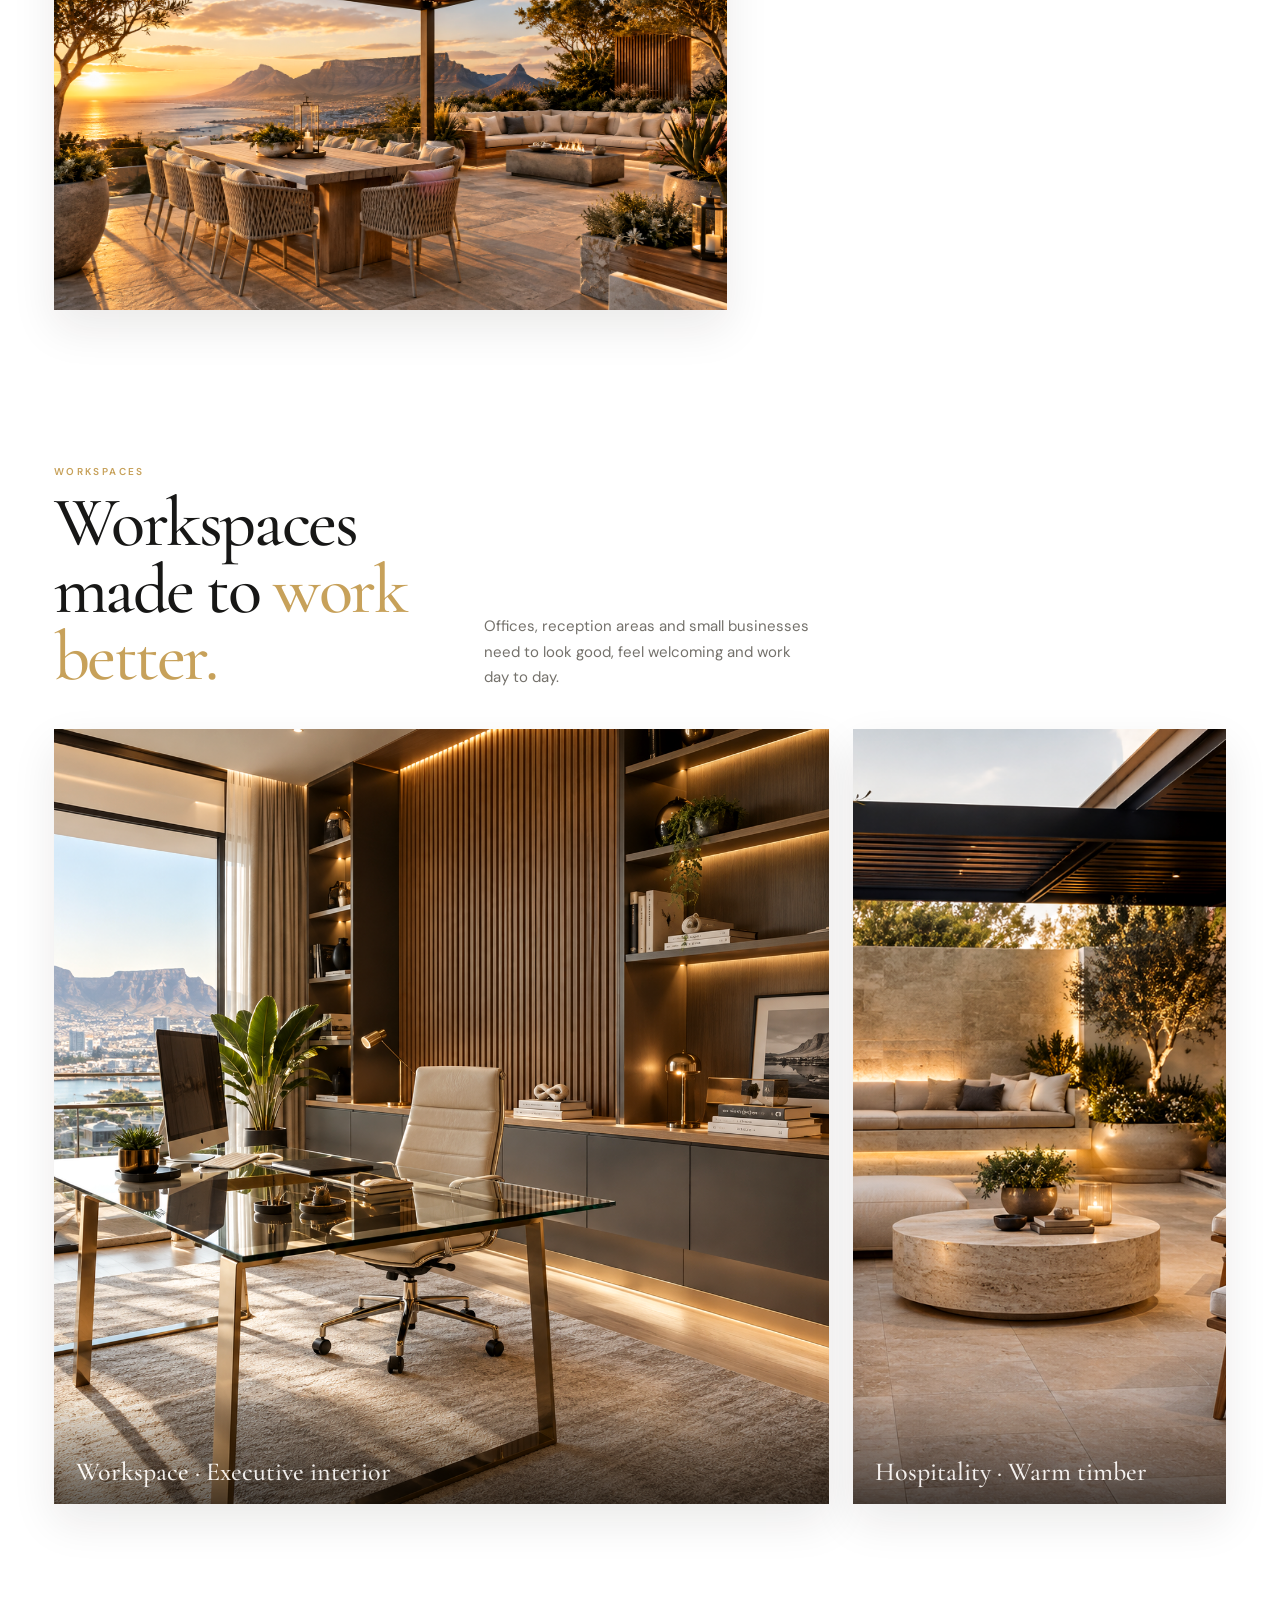
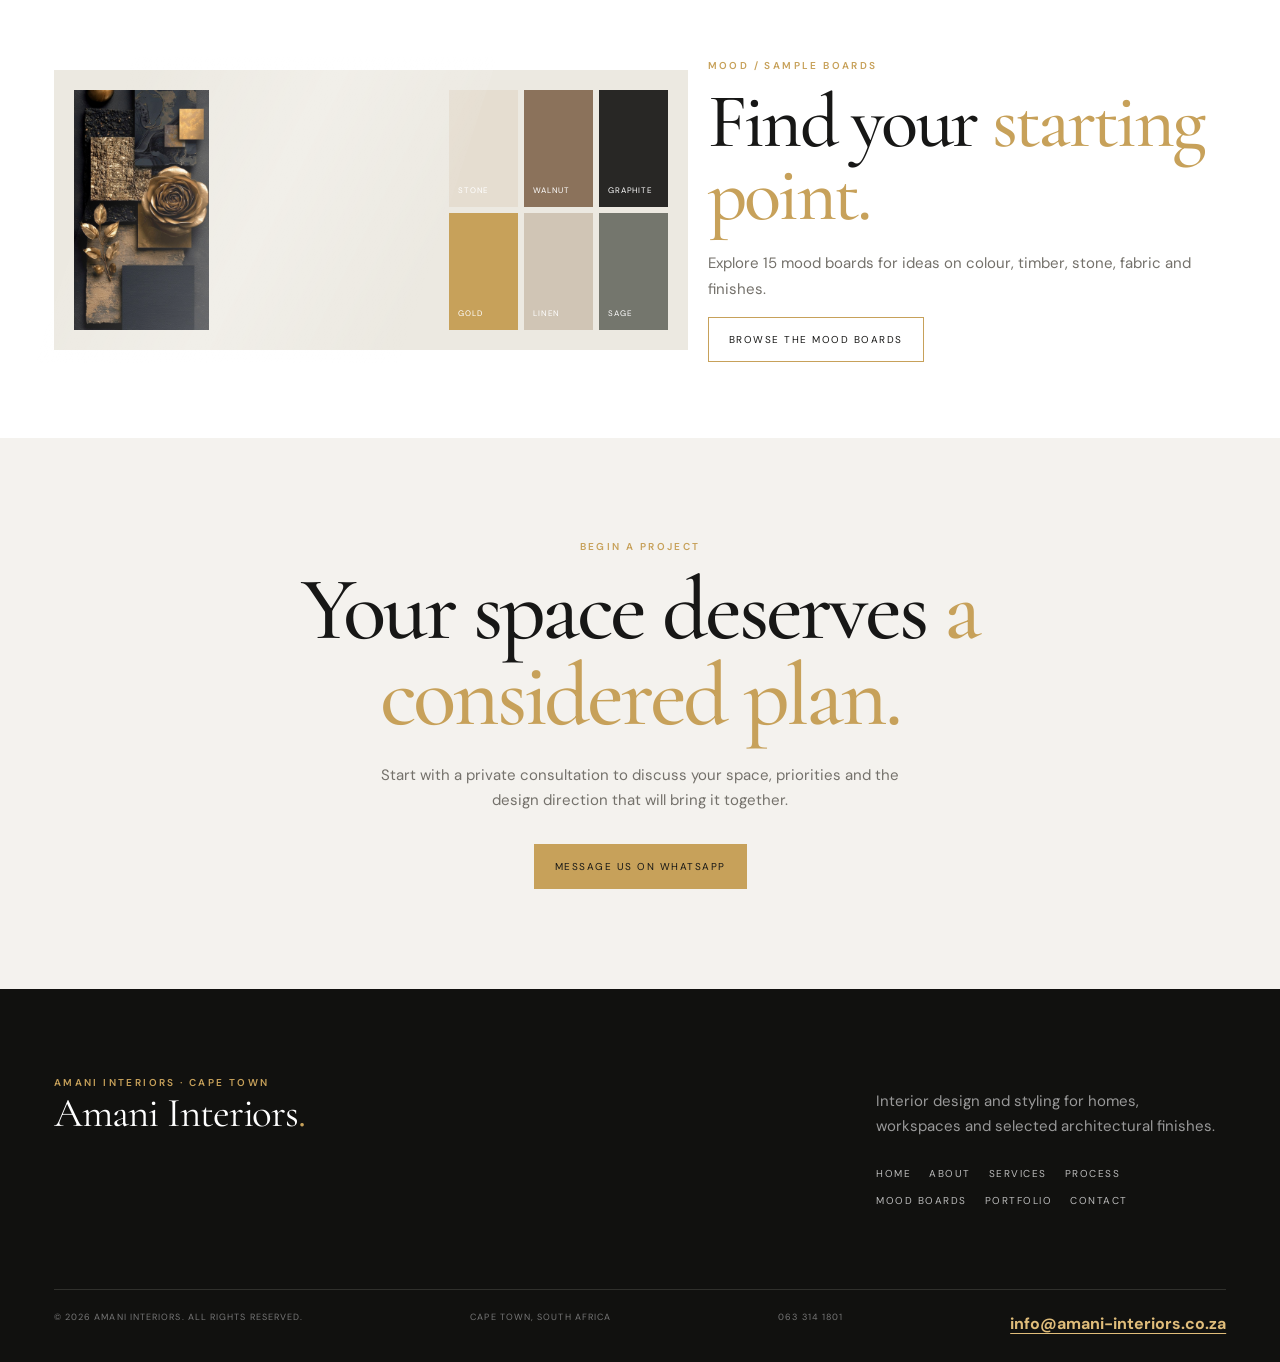
==== commit e4171f69: "Add files via upload" ====
--- a/index.html
+++ b/index.html
@@ -1,4 +1,4 @@
-<!doctype html><html lang="en"><head><meta charset="utf-8"><meta name="viewport" content="width=device-width,initial-scale=1"><meta name="theme-color" content="#171716"><link rel="stylesheet" href="styles.css"><link rel="icon" href="assets/amani-logo-gold.png"><title>Amani Interiors | Luxury Interior Design in Cape Town</title><meta name="description" content="Discover bespoke interior design in Cape Town with Amani Interiors. Residential and workspace interiors, property staging, wall panels and architectural finishes.">
+<!doctype html><html lang="en"><head><meta charset="utf-8"><meta name="viewport" content="width=device-width,initial-scale=1"><meta name="theme-color" content="#171716"><link rel="stylesheet" href="styles.css?v=20261021-footerfix"><link rel="icon" href="assets/amani-logo-gold.png"><title>Amani Interiors | Luxury Interior Design in Cape Town</title><meta name="description" content="Discover bespoke interior design in Cape Town with Amani Interiors. Residential and workspace interiors, property staging, wall panels and architectural finishes.">
 <link rel="canonical" href="https://amani-interiors.co.za/">
 <meta property="og:type" content="website">
 <meta property="og:site_name" content="Amani Interiors">
--- a/styles.css
+++ b/styles.css
@@ -645,3 +645,30 @@
   .footer h2.footer-wordmark, .footer .footer-wordmark { font-size: clamp(30px, 8vw, 42px) !important; }
   .footer .footer-email { overflow-wrap: anywhere; }
 }
+
+
+/* Verified footer correction: exact title case, substantially smaller wordmark, clear email. */
+.footer h2.footer-wordmark {
+  text-transform: none !important;
+  font-size: clamp(28px, 3.2vw, 42px) !important;
+  line-height: 1.08 !important;
+  letter-spacing: -0.025em !important;
+  font-variant: normal !important;
+  font-weight: 400 !important;
+}
+.footer h2.footer-wordmark span { color: var(--gold) !important; }
+.footer .footer-bottom a.footer-email {
+  display: inline-block !important;
+  color: #e0bd7a !important;
+  font-size: 16px !important;
+  font-weight: 700 !important;
+  letter-spacing: 0 !important;
+  text-transform: none !important;
+  text-decoration: underline !important;
+  text-decoration-color: #e0bd7a !important;
+  text-underline-offset: 4px !important;
+}
+@media (max-width: 600px) {
+  .footer h2.footer-wordmark { font-size: clamp(27px, 7vw, 36px) !important; }
+  .footer .footer-bottom a.footer-email { font-size: 15px !important; }
+}
